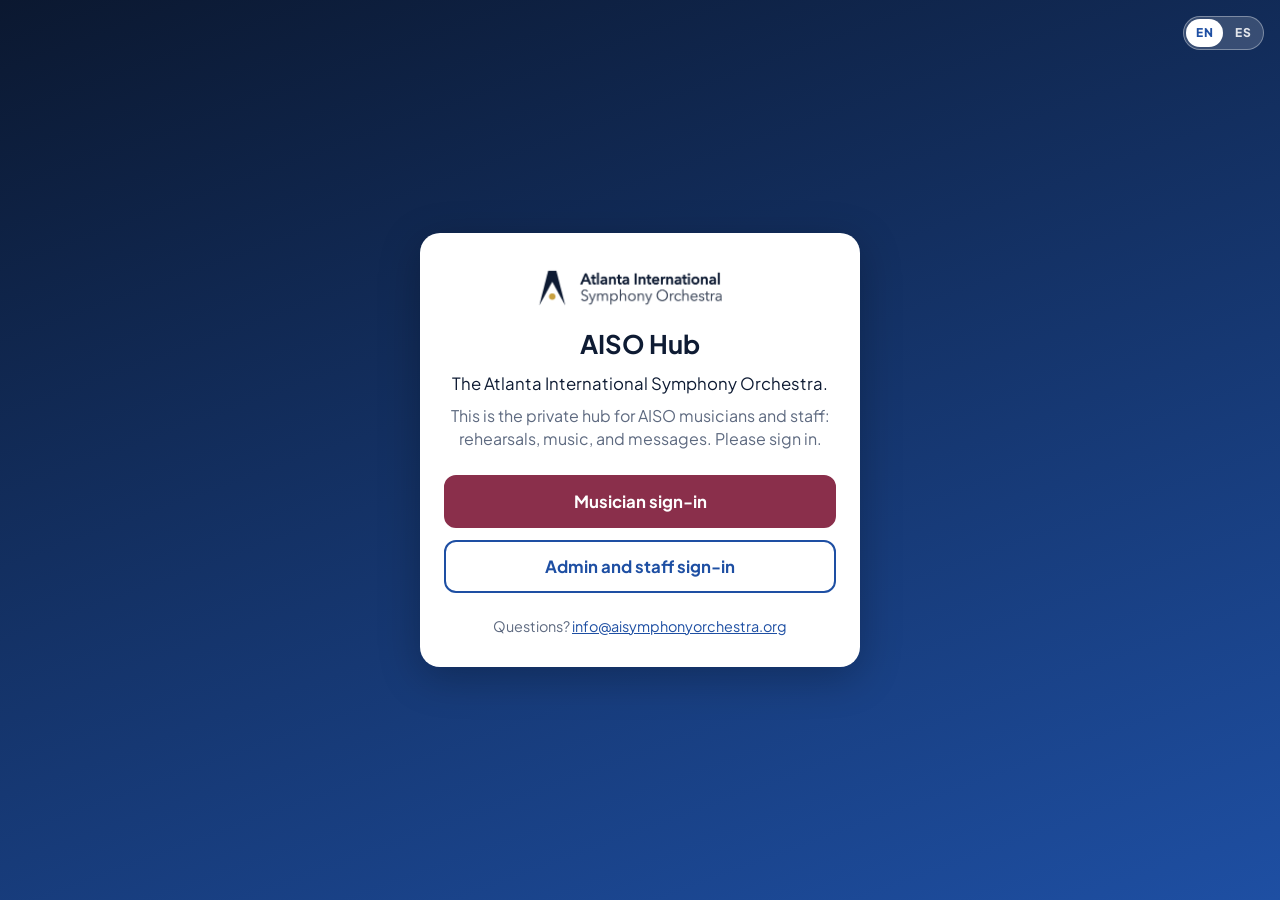
==== index.html @ 72ec6e5a "Deploy AISO from e671aa1 (calendar list default)" ====
<!doctype html>
<html lang="en">
  <head>
    <meta charset="UTF-8" />
    <meta http-equiv="Content-Security-Policy" content="default-src 'self'; script-src 'self' https://apis.google.com https://www.google.com/recaptcha/ https://www.gstatic.com/recaptcha/ 'sha256-Idt2Wwg2PeTOOla82HhTb6uRusSkra9w5igT/IpjQK8=' 'sha256-NUtJAyJEz2wTibsY+d5Uzx1fkOGh1fWRez3Is0MpYiw='; style-src 'self' 'unsafe-inline'; img-src 'self' data: blob: https://*.googleusercontent.com https://firebasestorage.googleapis.com; media-src 'self' blob: https://firebasestorage.googleapis.com; connect-src 'self' https://firestore.googleapis.com https://identitytoolkit.googleapis.com https://securetoken.googleapis.com https://firebasestorage.googleapis.com https://www.googleapis.com https://corsproxy.io https://us-central1-aisymphony-hub.cloudfunctions.net https://aisymphony-hub.firebaseapp.com https://content-firebaseappcheck.googleapis.com https://firebaseinstallations.googleapis.com https://fcmregistrations.googleapis.com https://fcm.googleapis.com; frame-src https://aisymphony-hub.firebaseapp.com https://www.google.com/recaptcha/ https://recaptcha.google.com/recaptcha/; worker-src 'self'; object-src 'none'; base-uri 'self'; form-action 'self'" />
    <meta name="viewport" content="width=device-width, initial-scale=1.0, viewport-fit=cover, interactive-widget=resizes-content" />
    <title>AISO Hub</title>

    <!-- PWA / iOS home screen -->
    <meta name="apple-mobile-web-app-capable" content="yes" />
    <meta name="apple-mobile-web-app-status-bar-style" content="default" />
    <meta name="apple-mobile-web-app-title" content="Atlanta International Symphony Orchestra" />
    <meta name="theme-color" content="#0B1830" />

    <link rel="preconnect" href="https://firestore.googleapis.com" crossorigin />
    <link rel="manifest" href="/manifest.json" />
    <link rel="icon" type="image/png" href="/aiso-favicon.png" />
    <link rel="apple-touch-icon" href="/aiso-apple-touch-icon.png" />
    <script type="module" crossorigin src="/assets/index-Bk9yqs86.js"></script>
    <link rel="modulepreload" crossorigin href="/assets/rolldown-runtime-QTnfLwEv.js">
    <link rel="modulepreload" crossorigin href="/assets/react-CZI7_Jkm.js">
    <link rel="modulepreload" crossorigin href="/assets/preload-helper-CZgWQFsJ.js">
    <link rel="modulepreload" crossorigin href="/assets/org-ck70PYhH.js">
    <link rel="modulepreload" crossorigin href="/assets/index.esm-Dgeyja4M.js">
    <link rel="modulepreload" crossorigin href="/assets/firebase-B31gMgYU.js">
    <link rel="modulepreload" crossorigin href="/assets/i18n-cQApAsbP.js">
    <link rel="modulepreload" crossorigin href="/assets/useDirectors-SnwjH39U.js">
    <link rel="modulepreload" crossorigin href="/assets/watchCollection-CEGgcLYd.js">
    <link rel="modulepreload" crossorigin href="/assets/index.esm-0AW8sigG.js">
    <link rel="modulepreload" crossorigin href="/assets/index.esm-D2TKZEyM.js">
    <link rel="modulepreload" crossorigin href="/assets/jsx-runtime-By8HlURe.js">
    <link rel="stylesheet" crossorigin href="/assets/index-BBLSg9wP.css">
  </head>
  <!-- spellcheck: Firefox's default checks multi-line boxes only, so every
       single-line Title field went unchecked there. The attribute inherits,
       so this covers the app; fields that opt OUT (search boxes, pasted
       blobs, addresses) set spellcheck={false} explicitly, which wins. -->
  <body spellcheck="true">
    <!-- Dark-view choice (#dark-view): resolve Auto/Light/Dark before first
         paint so a stored choice never flashes the wrong scheme. Kept current
         after load by src/public/theme.ts. -->
    <script>
      (function () {
        var choice = null;
        try { choice = localStorage.getItem('pub.theme'); } catch (e) { /* private mode */ }
        var dark = choice === 'dark' ||
          (choice !== 'light' && window.matchMedia && window.matchMedia('(prefers-color-scheme: dark)').matches);
        document.documentElement.setAttribute('data-pub-theme', dark ? 'dark' : 'light');
        // Hub 2.0 look (#hub2-look): on for everyone once the org config says
        // so (hub2.forEveryone, written in at build time); until then the
        // owner's on-device preview, same key as src/shared/hub2Preview.ts.
        // Never read from the URL.
        var hub2Everyone = true;
        try { if (hub2Everyone || localStorage.getItem('hub2.preview') === 'on') document.documentElement.setAttribute('data-hub2', 'on'); } catch (e) { if (hub2Everyone) document.documentElement.setAttribute('data-hub2', 'on'); }
      })();
    </script>
    <div id="root"></div>
    <!-- GitHub Pages SPA fix: restore the URL saved by 404.html on refresh/direct link -->
    <script>
      (function () {
        var redirect = sessionStorage.getItem('spa_redirect');
        if (redirect) {
          sessionStorage.removeItem('spa_redirect');
          if (redirect !== location.href) {
            history.replaceState(null, null, redirect);
          }
        }
      })();
    </script>
  </body>
</html>
---- assets/index-BBLSg9wP.css ----
*,:before,:after{box-sizing:border-box;margin:0;padding:0}html{scroll-behavior:smooth;font-size:16px}body{color:#e2d9ff;font-family:var(--org-font,"Inter", "Segoe UI", system-ui, sans-serif);background:#0f0b1e;min-height:100dvh;overflow-x:hidden}#root{flex-direction:column;min-height:100dvh;display:flex}::-webkit-scrollbar{width:4px}::-webkit-scrollbar-track{background:0 0}::-webkit-scrollbar-thumb{background:#8b5cf64d;border-radius:4px}:root{--z-sticky:30;--z-bar:60;--z-overlay:100;--z-modal:200;--z-toast:400;--nwsa-bottom-chrome:76px}:focus-visible{outline-offset:2px;outline:2px solid #a78bfa}@media (prefers-reduced-motion:reduce){*,:before,:after{transition-duration:.01ms!important;animation-duration:.01ms!important}}@media print{:root{--pub-bg:#fff!important;--pub-surface:#fff!important;--pub-ink:#18212f!important;--pub-text:#18212f!important;--pub-muted:#4a5568!important;--pub-border:#d0d5dd!important;--pub-gold-text:#5c4a00!important;--pub-shadow-1:none!important;--pub-shadow-2:none!important;--pub-shadow-3:none!important}.pub-app{zoom:1!important}body{color:#18212f!important;background:#fff!important}.no-print{display:none!important}}:root{--pub-bg:#f6f7f9;--pub-surface:#fff;--pub-ink:#18212f;--pub-text:#18212f;--pub-muted:#6b7686;--pub-border:#d9dfe7;--pub-accent:#0e7585;--pub-accent-soft:#e6f2f3;--pub-purple:#7b3578;--pub-gold:#c8a52a;--pub-gold-text:#5c4a00;--pub-nav:62px;--pub-radius:14px;--pub-radius-sm:8px;--pub-radius-md:12px;--pub-radius-lg:18px;--pub-pill:999px;--pub-concert:#ca8a04;--pub-assign:#7c3aed;--pub-success:#16a34a;--pub-warn:#d97706;--pub-danger:#dc2626;--pub-shadow-1:0 1px 2px #0f283c12, 0 2px 6px #0f283c0f;--pub-shadow-2:0 8px 24px #0f283c29;--pub-shadow-3:0 16px 48px #0f283c42}html:has(.pub-app){background:var(--pub-bg);color:var(--pub-ink)}html:has(.pub-app) body{background:var(--pub-bg);color:var(--pub-ink)}.pub-app{background:var(--pub-bg);height:100dvh;color:var(--pub-ink);font-family:var(--org-font,-apple-system, BlinkMacSystemFont, "Segoe UI", sans-serif);-webkit-font-smoothing:antialiased;flex-direction:column;display:flex;overflow:hidden}.pub-header{z-index:50;min-height:56px;padding:0 calc(16px + env(safe-area-inset-right)) 0 calc(16px + env(safe-area-inset-left));padding-top:env(safe-area-inset-top);background:linear-gradient(110deg, var(--pub-accent) 0%, var(--pub-accent-deep,#0a6675) 100%);border-bottom:3px solid var(--pub-gold);color:#fff;justify-content:space-between;align-items:center;display:flex;position:sticky;top:0}@media (width<=380px){.pub-header{padding-right:calc(10px + env(safe-area-inset-right));padding-left:calc(10px + env(safe-area-inset-left))}}.pub-brand{letter-spacing:-.3px;color:#fff;align-items:center;gap:9px;font-size:17px;font-weight:700;text-decoration:none;display:flex}.pub-brand-mark{width:auto;height:38px;display:block}.pub-director-link{color:#ffffffd9;border:1px solid #ffffff4d;border-radius:7px;padding:5px 11px;font-size:13px;font-weight:600;text-decoration:none}.pub-hamburger{color:#fff;cursor:pointer;-webkit-tap-highlight-color:transparent;background:#ffffff26;border:none;border-radius:9px;justify-content:center;align-items:center;width:44px;height:44px;display:flex}.pub-hamburger:active{background:#ffffff47}.pub-menu-overlay{z-index:100;background:#00000073;justify-content:flex-end;align-items:flex-start;display:flex;position:fixed;inset:0}.pub-menu-panel{background:#fff;flex-direction:column;width:min(280px,85vw);height:100dvh;display:flex;overflow-y:auto;box-shadow:-4px 0 24px #0000002e}.pub-menu-header{border-bottom:1px solid var(--pub-border);justify-content:space-between;align-items:center;padding:18px 16px 14px;display:flex}.pub-menu-title{color:var(--pub-accent);font-size:15px;font-weight:700}.pub-menu-close{background:var(--pub-bg);width:32px;height:32px;color:var(--pub-muted);cursor:pointer;border:none;border-radius:8px;justify-content:center;align-items:center;display:flex}.pub-menu-item{color:var(--pub-ink);border-left:3px solid #0000;align-items:center;gap:12px;padding:13px 20px;font-size:15px;font-weight:500;text-decoration:none;transition:background .12s;display:flex}.pub-menu-item.active{color:var(--pub-accent);border-left-color:var(--pub-accent);background:var(--pub-accent-soft)}.pub-menu-item:active{background:var(--pub-bg)}.pub-menu-divider{background:var(--pub-border);height:1px;margin:8px 0}.pub-menu-director{color:var(--pub-muted);font-size:14px}.pub-content{-webkit-overflow-scrolling:touch;min-height:0;padding-bottom:calc(var(--pub-nav) + env(safe-area-inset-bottom) + 8px);flex:1;overflow-y:auto}.pub-page{max-width:720px;margin:0 auto;padding:16px}.pub-h1{letter-spacing:-.5px;margin:4px 0 14px;font-size:24px;font-weight:800}.pub-muted{color:var(--pub-muted);font-size:14px}.pub-section-title{text-transform:uppercase;letter-spacing:.05em;color:var(--pub-muted);margin:22px 0 10px;font-size:13px;font-weight:700}.pub-subsection-title{letter-spacing:.03em;color:var(--pub-muted);opacity:.85;margin:16px 0 8px;font-size:12px;font-weight:700}.pub-card{background:var(--pub-surface);border:1px solid var(--pub-border);border-radius:var(--pub-radius);box-shadow:var(--pub-shadow-1);padding:16px}.pub-hero{margin-bottom:16px}.pub-hero-kicker{letter-spacing:.04em;text-transform:uppercase;color:var(--pub-accent,#0d7e8e);margin-bottom:4px;font-size:12px;font-weight:700}.pub-hero-date{color:var(--pub-muted);font-size:13px;font-weight:600}.pub-hero h1{letter-spacing:-.5px;margin:2px 0 0;font-size:24px;font-weight:800}.pub-event{background:var(--pub-surface);border:1px solid var(--pub-border);border-radius:var(--pub-radius);box-shadow:var(--pub-shadow-1);margin-bottom:10px;display:flex;overflow:hidden}.pub-event.cancelled{opacity:.55}.pub-event-bar{flex-shrink:0;width:4px}.pub-event-body{flex:1;min-width:0;padding:13px 15px}.pub-event-title{flex-wrap:wrap;align-items:center;gap:7px;font-size:16px;font-weight:700;display:flex}.pub-event-meta{color:var(--pub-muted);flex-wrap:wrap;gap:5px 14px;margin-top:6px;font-size:13px;display:flex}.pub-event-meta span{align-items:center;gap:5px;display:inline-flex}.pub-event-meta svg{opacity:.7}.pub-event-rep{color:var(--pub-ink);margin-top:7px;font-size:14px}.pub-cancelled-tag{text-transform:uppercase;color:#ef4444;background:#fef2f2;border-radius:8px;padding:2px 7px;font-size:10px;font-weight:700}.pub-sub-tag{text-transform:uppercase;background:var(--pub-accent-soft);color:var(--pub-accent);border-radius:8px;padding:2px 7px;font-size:10px;font-weight:700}.pub-quick{grid-template-columns:repeat(3,1fr);gap:10px;margin-top:18px;display:grid}.pub-quick-btn{text-align:center;background:var(--pub-surface);border:1px solid var(--pub-border);border-radius:var(--pub-radius);color:var(--pub-accent);flex-direction:column;align-items:center;gap:8px;padding:16px 8px;font-size:13px;font-weight:600;text-decoration:none;display:flex}.pub-quick-btn:active{background:var(--pub-accent-soft)}.pub-upcoming{border-bottom:1px solid var(--pub-border);color:var(--pub-ink);align-items:center;gap:12px;padding:11px 4px;text-decoration:none;display:flex}.pub-upcoming-date{color:var(--pub-muted);flex-shrink:0;width:56px;font-size:13px;font-weight:700}.pub-upcoming-dot{border-radius:50%;flex-shrink:0;width:8px;height:8px}.pub-upcoming-label{font-size:14px;font-weight:600}.pub-ens-card{background:var(--pub-surface);border:1px solid var(--pub-border);border-radius:var(--pub-radius);color:var(--pub-ink);align-items:center;margin-bottom:10px;text-decoration:none;display:flex;overflow:hidden}.pub-ens-stripe{flex-shrink:0;align-self:stretch;width:4px}.pub-ens-info{flex:1;min-width:0;padding:14px 15px}.pub-ens-name{font-size:16px;font-weight:700}.pub-ens-sub{color:var(--pub-muted);margin-top:2px;font-size:13px}.pub-ens-chev{color:var(--pub-muted);flex-shrink:0;margin-right:12px}.pub-ens-hero{background:var(--pub-surface);border:1px solid var(--pub-border);border-left:4px solid var(--pub-accent);border-radius:var(--pub-radius);margin-bottom:4px;padding:16px}.pub-tag-row{flex-wrap:wrap;gap:6px;margin-top:10px;display:flex}.pub-ens-tag{color:#fff;border-radius:9px;padding:3px 10px;font-size:12px;font-weight:700}.pub-ens-tag,.pub-season-tag{box-shadow:inset 0 0 0 100px #00000057}.pub-roster{padding:4px 16px}.pub-roster-row{border-bottom:1px solid var(--pub-border);justify-content:space-between;align-items:center;gap:10px;width:100%;padding:11px 0;display:flex}.pub-roster-row:last-child{border-bottom:none}.pub-roster-name{font-size:15px;font-weight:600}.pub-roster-instr{color:var(--pub-muted);text-align:right;font-size:13px}.pub-lookup-row{cursor:pointer;text-align:left;-webkit-tap-highlight-color:transparent;color:var(--pub-ink);background:0 0;border-top:none;border-left:none;border-right:none;text-decoration:none}.pub-lookup-row:active{background:var(--pub-accent-soft)}.pub-search{background:var(--pub-surface);border:1px solid var(--pub-border);border-radius:var(--pub-radius);color:var(--pub-muted);align-items:center;gap:10px;margin:6px 0 14px;padding:12px 14px;display:flex}.pub-search-input{color:var(--pub-ink);background:0 0;border:none;outline:none;flex:1;font-size:16px}.pub-back{color:var(--pub-muted);align-items:center;gap:3px;margin-bottom:12px;font-size:14px;font-weight:600;text-decoration:none;display:inline-flex}.pub-cal-nav{justify-content:space-between;align-items:center;margin-bottom:10px;display:flex}.pub-cal-month{font-size:17px;font-weight:700}.pub-cal-month-btn{color:var(--pub-ink);cursor:pointer;-webkit-tap-highlight-color:transparent;background:0 0;border:none;font-family:inherit;font-size:17px;font-weight:700}.pub-list-datehead{text-transform:uppercase;letter-spacing:.4px;color:var(--pub-muted);align-items:center;gap:8px;padding:12px 2px 4px;font-size:12px;font-weight:800;display:flex}.pub-list-datehead.today{color:var(--pub-accent)}.pub-icon-btn{border:1px solid var(--pub-border);background:var(--pub-surface);width:36px;height:36px;color:var(--pub-muted);cursor:pointer;-webkit-tap-highlight-color:transparent;border-radius:50%;justify-content:center;align-items:center;display:flex}.pub-chips{scrollbar-width:none;gap:7px;padding-bottom:10px;display:flex;overflow-x:auto}.pub-chips::-webkit-scrollbar{display:none}.pub-chip{border:1px solid var(--pub-border);background:var(--pub-surface);color:var(--pub-muted);cursor:pointer;-webkit-tap-highlight-color:transparent;border-radius:999px;flex-shrink:0;align-items:center;gap:6px;padding:6px 13px;font-size:13px;font-weight:600;display:inline-flex}.pub-chip.active{background:var(--pub-accent);color:#fff;border-color:var(--pub-accent)}.pub-chip-dot{border-radius:50%;width:8px;height:8px}.pub-cal{background:var(--pub-surface);border:1px solid var(--pub-border);border-radius:var(--pub-radius);padding:8px}.pub-cal-swipe-viewport{touch-action:pan-y;overflow:hidden}.pub-cal-weekdays{grid-template-columns:repeat(7,1fr);display:grid}.pub-cal-weekdays div{text-align:center;color:var(--pub-muted);padding:4px 0;font-size:11px;font-weight:700}.pub-cal-grid{grid-template-columns:repeat(7,1fr);gap:2px;display:grid}.pub-cal-cell{cursor:pointer;-webkit-tap-highlight-color:transparent;background:0 0;border:none;border-radius:9px;flex-direction:column;align-items:center;gap:2px;height:44px;padding-top:3px;display:flex}.pub-cal-cell.empty{cursor:default}.pub-cal-day{border-radius:50%;justify-content:center;align-items:center;width:26px;height:26px;font-size:13px;font-weight:600;display:flex}.pub-cal-cell.today .pub-cal-day{color:var(--pub-accent);font-weight:800}.pub-cal-cell.selected .pub-cal-day{background:var(--pub-accent);color:#fff}.pub-cal-dots{gap:2px;height:6px;display:flex}.pub-cal-dot{border-radius:50%;width:5px;height:5px}.pub-day{margin-top:4px}.pub-nav{z-index:50;height:var(--pub-nav);padding-bottom:env(safe-area-inset-bottom);background:var(--pub-surface);border-top:1px solid var(--pub-border);display:flex;position:fixed;bottom:0;left:0;right:0}.pub-nav-btn{color:var(--pub-muted);-webkit-tap-highlight-color:transparent;flex-direction:column;flex:1;justify-content:center;align-items:center;gap:3px;font-size:10px;font-weight:600;text-decoration:none;display:flex}.pub-nav-btn.active{color:var(--pub-accent)}.pub-section-row{justify-content:space-between;align-items:baseline;display:flex}.pub-section-link{color:var(--pub-accent);align-items:center;gap:4px;font-size:13px;font-weight:600;text-decoration:none;display:inline-flex}.pub-ens-link{color:var(--pub-accent);align-items:center;gap:5px;font-weight:600;text-decoration:none;display:inline-flex}.pub-ev-ens-link{color:inherit;text-decoration:none}.pub-ev-ens-link:active{opacity:.6}.pub-ens-tag-link{color:#fff;padding:16px 0;text-decoration:none}a.pub-ens-tag{position:relative}a.pub-ens-tag:after{content:"";position:absolute;inset:-13px 0}.pub-tag-row-sm{gap:5px;margin-top:8px}.pub-tag-row-sm .pub-ens-tag{padding:2px 8px;font-size:11px}.pub-event-note{color:var(--pub-ink);background:var(--pub-accent-soft);border-radius:8px;align-items:flex-start;gap:5px;margin-top:7px;padding:7px 9px;font-size:13px;display:flex}.pub-event-note svg{opacity:.7;flex-shrink:0;margin-top:2px}.pub-announce{background:var(--pub-surface);border:1px solid var(--pub-border);border-left:4px solid var(--pub-accent);border-radius:var(--pub-radius);margin-bottom:10px;padding:13px 15px}.pub-announce.pinned{background:#fffdf5;border-left-color:#ca8a04}.pub-announce-head{flex-wrap:wrap;align-items:center;gap:8px;display:flex}.pub-announce-pin{color:#ca8a04;flex-shrink:0}.pub-announce-title{font-size:16px;font-weight:700}.pub-announce-tag{color:#fff;border-radius:8px;padding:2px 8px;font-size:11px;font-weight:700;text-decoration:none}.pub-announce-tag-all{background:var(--pub-muted)}.pub-announce-body{color:var(--pub-ink);white-space:pre-wrap;margin-top:6px;font-size:14px;line-height:1.45}.pub-announce-date{color:var(--pub-muted);margin-top:8px;font-size:12px}.pub-rep-list{padding:4px 16px}.pub-rep-row{border-bottom:1px solid var(--pub-border);align-items:flex-start;gap:11px;padding:13px 0;display:flex}.pub-rep-row:last-child{border-bottom:none}.pub-rep-icon{color:var(--pub-accent);flex-shrink:0;margin-top:2px}.pub-rep-body{flex:1;min-width:0}.pub-rep-title{font-size:15px;font-weight:700}.pub-rep-by{color:var(--pub-muted);margin-top:1px;font-size:13px}.pub-rep-notes{color:var(--pub-ink);margin-top:5px;font-size:13px}.pub-rep-events{flex-wrap:wrap;gap:6px;margin-top:8px;display:flex}.pub-rep-event-tag{color:var(--pub-accent);background:var(--pub-accent-soft);border-radius:8px;padding:3px 9px;font-size:12px;font-weight:600;text-decoration:none}.pub-rep-parts{color:var(--pub-accent);border:1px solid var(--pub-border);border-radius:9px;flex-shrink:0;align-self:center;align-items:center;gap:4px;padding:6px 10px;font-size:13px;font-weight:700;text-decoration:none;display:inline-flex}.pub-rep-parts:active{background:var(--pub-accent-soft)}.pub-subscribe-section{margin-top:10px;margin-bottom:12px}.pub-subscribe-btn{background:var(--pub-accent-soft);color:var(--pub-accent);border-radius:var(--pub-radius);cursor:pointer;-webkit-tap-highlight-color:transparent;border:1px solid #569bbe4d;justify-content:center;align-items:center;gap:7px;width:100%;padding:11px 16px;font-size:14px;font-weight:700;display:inline-flex}.pub-subscribe-btn:active{background:#d4e9f2}.pub-subscribe-panel{background:var(--pub-surface);border:1px solid var(--pub-border);border-radius:var(--pub-radius);padding:14px 15px}.pub-subscribe-row{align-items:center;gap:10px;margin-bottom:10px;display:flex}.pub-subscribe-action{background:var(--pub-accent);color:#fff;border-radius:10px;flex:1;justify-content:center;align-items:center;gap:7px;padding:10px 14px;font-size:14px;font-weight:700;text-decoration:none;display:inline-flex}.pub-subscribe-action:active{opacity:.85}.pub-subscribe-copy{border:1px solid var(--pub-border);background:var(--pub-surface);color:var(--pub-muted);cursor:pointer;border-radius:10px;align-items:center;gap:6px;padding:10px 13px;font-size:13px;font-weight:600;display:inline-flex}.pub-subscribe-copy:active{background:var(--pub-accent-soft)}.pub-subscribe-close{color:var(--pub-muted);cursor:pointer;background:0 0;border:none;padding:6px;font-size:18px}.pub-subscribe-hint{color:var(--pub-muted);font-size:12px;line-height:1.4}.pub-piece-hero{background:var(--pub-surface);border:1px solid var(--pub-border);border-left:4px solid var(--pub-accent);border-radius:var(--pub-radius);margin-bottom:14px;padding:20px 18px}.pub-piece-icon{color:var(--pub-accent);margin-bottom:6px}.pub-piece-full-title{color:var(--pub-muted);margin-top:2px;font-size:13px;font-style:italic}.pub-piece-byline{margin-top:6px}.pub-piece-dates{color:var(--pub-muted);font-size:.9em}.pub-piece-meta-row{flex-wrap:wrap;gap:6px;margin-top:10px;display:flex}.pub-piece-chip{color:var(--pub-accent);background:var(--pub-accent-soft);border-radius:7px;align-items:center;gap:3px;padding:3px 9px;font-size:12px;font-weight:600;display:inline-flex}.pub-piece-section{margin-bottom:12px}.pub-piece-section-title{letter-spacing:.6px;text-transform:uppercase;color:var(--pub-muted);margin-bottom:8px;font-size:11px;font-weight:800}.pub-piece-body{color:var(--pub-text);margin:0;font-size:14px;line-height:1.55}.pub-piece-movements{margin:0;padding:0 0 0 18px;list-style:decimal}.pub-piece-movement{border-bottom:1px solid var(--pub-border);justify-content:space-between;align-items:center;padding:5px 0;font-size:14px;display:flex}.pub-piece-movement:last-child{border-bottom:none}.pub-piece-mvt-title{color:var(--pub-text)}.pub-piece-mvt-dur{color:var(--pub-muted);font-size:12px;font-weight:600}.pub-piece-link{color:var(--pub-accent);align-items:center;gap:5px;margin-top:6px;font-size:14px;font-weight:700;text-decoration:none;display:inline-flex}.pub-piece-link:active{opacity:.75}.pub-piece-parts-list{flex-wrap:wrap;gap:8px;margin-bottom:8px;display:flex}.pub-piece-part-link{color:var(--pub-accent);background:var(--pub-accent-soft);border-radius:8px;align-items:center;gap:5px;padding:5px 11px;font-size:13px;font-weight:600;text-decoration:none;display:inline-flex}.pub-piece-part-link:active{background:#d4e9f2}.pub-piece-media-row{flex-wrap:wrap;gap:10px;display:flex}.pub-piece-media-btn{color:var(--pub-accent);border:1px solid var(--pub-border);border-radius:10px;align-items:center;gap:6px;padding:8px 14px;font-size:13px;font-weight:700;text-decoration:none;display:inline-flex}.pub-piece-media-btn:active{background:var(--pub-accent-soft)}.pub-piece-event{border-bottom:1px solid var(--pub-border);padding:6px 0}.pub-piece-event:last-child{border-bottom:none}.pub-piece-event-link{color:var(--pub-accent);font-size:14px;font-weight:600;text-decoration:none}.pub-rep-chips{flex-wrap:wrap;gap:5px;margin:3px 0;display:flex}.pub-rep-chip{color:var(--pub-muted);background:var(--pub-bg);border:1px solid var(--pub-border);border-radius:6px;align-items:center;gap:2px;padding:2px 7px;font-size:11px;font-weight:600;display:inline-flex}.pub-rep-dates{color:var(--pub-muted);font-size:.9em}.pub-rep-mypart{color:var(--pub-accent);background:var(--pub-accent-soft);border-radius:8px;align-items:center;gap:4px;margin-top:4px;padding:4px 10px;font-size:13px;font-weight:700;text-decoration:none;display:inline-flex}.pub-rep-mypart:active{background:#d4e9f2}.pub-rep-actions{flex-direction:column;flex-shrink:0;align-items:flex-end;gap:6px;display:flex}.pub-rep-details{color:var(--pub-muted);border:1px solid var(--pub-border);border-radius:8px;padding:4px 9px;font-size:12px;font-weight:700;text-decoration:none}.pub-rep-details:active{background:var(--pub-accent-soft);color:var(--pub-accent)}.pub-rep-title{color:var(--pub-text);font-size:15px;font-weight:700;text-decoration:none}.pub-rep-title:hover{color:var(--pub-accent)}.pub-mypart-row{border-bottom:1px solid var(--pub-border);justify-content:space-between;align-items:center;gap:10px;padding:10px 0;display:flex}.pub-mypart-row:last-child{border-bottom:none}.pub-mypart-info{flex:1;min-width:0}.pub-mypart-title{color:var(--pub-text);margin-bottom:2px;font-size:14px;font-weight:700;text-decoration:none;display:block}.pub-mypart-title:hover{color:var(--pub-accent)}.pub-mypart-events{color:var(--pub-muted);font-size:12px}.pub-mypart-btn{color:var(--pub-accent);background:var(--pub-accent-soft);border-radius:9px;flex-shrink:0;align-items:center;gap:5px;padding:7px 12px;font-size:13px;font-weight:700;text-decoration:none;display:inline-flex}.pub-mypart-btn:active{background:#d4e9f2}.pub-event-pieces{border-top:1px dashed var(--pub-border);flex-direction:column;gap:5px;margin-top:8px;padding-top:8px;display:flex}.pub-event-piece{flex-direction:column;gap:4px;display:flex}.pub-event-piece-head{flex-wrap:wrap;align-items:center;gap:8px;display:flex}.pub-event-piece-link{min-height:44px;color:var(--pub-text);align-items:center;gap:4px;font-size:13px;font-weight:600;text-decoration:none;display:inline-flex}.pub-event-piece-link svg{color:var(--pub-accent);flex-shrink:0}.pub-event-piece-link:hover{color:var(--pub-accent)}.pub-event-piece-by{color:var(--pub-muted);font-weight:500}.pub-event-piece-mvts{color:var(--pub-muted);margin:0;padding:0 0 0 19px;font-size:12px;line-height:1.45;list-style:none}.pub-event-piece-mvts li{padding:1px 0}.pub-event-mypart{color:var(--pub-accent);background:var(--pub-accent-soft);border-radius:7px;align-items:center;gap:3px;padding:2px 8px;font-size:12px;font-weight:700;text-decoration:none;display:inline-flex}.pub-event-mypart:active{background:#d4e9f2}.pub-event-program-link{color:#ca8a04;align-items:center;gap:5px;min-height:44px;margin-top:2px;font-size:13px;font-weight:700;text-decoration:none;display:inline-flex}.pub-event-program-link:hover{text-decoration:underline}.pub-program-toolbar{justify-content:space-between;align-items:center;margin-bottom:14px;display:flex}.pub-print-btn{background:var(--pub-accent);color:#fff;cursor:pointer;-webkit-tap-highlight-color:transparent;border:none;border-radius:10px;align-items:center;gap:6px;padding:9px 15px;font-size:14px;font-weight:700;display:inline-flex}.pub-print-btn:active{opacity:.85}.pub-program-sheet{background:var(--pub-surface);color:var(--pub-text);border:1px solid var(--pub-border);border-radius:var(--pub-radius);padding:28px 26px}.pub-program-head{text-align:center;border-bottom:2px solid var(--pub-text);margin-bottom:22px;padding-bottom:18px}.pub-program-org{letter-spacing:1.5px;text-transform:uppercase;color:var(--pub-muted);font-size:12px;font-weight:700}.pub-program-title{color:var(--pub-text);margin:8px 0 6px;font-size:26px;font-weight:800}.pub-program-ensembles{color:var(--pub-accent);font-size:15px;font-weight:600}.pub-program-when{color:var(--pub-text);margin-top:8px;font-size:14px}.pub-program-where{color:var(--pub-muted);margin-top:2px;font-size:13px}.pub-program-list{margin:0;padding:0;list-style:none}.pub-program-piece{border-bottom:1px solid var(--pub-border);padding:14px 0}.pub-program-piece:last-child{border-bottom:none}.pub-program-piece-main{justify-content:space-between;align-items:baseline;gap:12px;display:flex}.pub-program-piece-title{color:var(--pub-text);font-size:17px;font-weight:700;line-height:1.3;text-decoration:none}.pub-program-piece-title:hover{color:var(--pub-accent)}.pub-program-piece-dur{color:var(--pub-muted);white-space:nowrap;flex-shrink:0;align-items:center;gap:3px;font-size:12px;display:inline-flex}.pub-program-piece-composer{color:var(--pub-muted);margin-top:3px;font-size:14px;font-style:italic}.pub-program-piece-dates{font-style:normal}.pub-program-soloist{color:var(--pub-text);margin-top:4px;font-size:13.5px;font-weight:600}.pub-program-movements{margin:8px 0 0;padding:0 0 0 22px;list-style:lower-roman}.pub-program-movements li{color:var(--pub-text);padding:2px 0;font-size:14px}.pub-program-mvt-dur{color:var(--pub-muted);font-size:12px}.pub-program-runtime{text-align:center;color:var(--pub-muted);border-top:1px solid var(--pub-border);margin-top:20px;padding-top:16px;font-size:13px;font-style:italic}.pub-program-notes-section{margin-top:28px}.pub-program-notes-head{letter-spacing:.5px;text-transform:uppercase;text-align:center;color:var(--pub-text);border-bottom:1px solid var(--pub-border);margin:0 0 16px;padding-bottom:8px;font-size:15px;font-weight:800}.pub-program-note{margin-bottom:16px}.pub-program-note-title{color:var(--pub-text);margin-bottom:4px;font-size:14px;font-weight:700}.pub-program-note-by{color:var(--pub-muted);font-style:italic;font-weight:500}.pub-program-note-body{color:var(--pub-text);margin:0;font-size:14px;line-height:1.6}.pub-program-empty{text-align:center;padding:28px 0}@media print{.pub-header,.pub-tabbar,.pub-program-toolbar,.pub-urgent-banner,.pub-strip-alert,.pub-allclear{display:none!important}.pub-app,.pub-content,.pub-page{background:#fff!important;margin:0!important;padding:0!important}.pub-program-sheet{box-shadow:none!important;border:none!important;border-radius:0!important;padding:0!important}.pub-program-piece-title,.pub-program-piece-title:hover{color:#000!important}}.pub-announce-images{flex-direction:column;gap:8px;margin-top:10px;display:flex}.pub-announce-image-link{display:block}.pub-announce-image{border:1px solid var(--pub-border);background:#fff;border-radius:8px;width:100%;height:auto;display:block}.pub-announce-files{flex-direction:column;gap:6px;margin-top:8px;display:flex}.pub-announce-file{color:var(--pub-accent);background:var(--pub-accent-soft);border:1px solid var(--pub-border);border-radius:8px;align-items:center;gap:6px;padding:7px 10px;font-size:13px;font-weight:600;text-decoration:none;display:inline-flex}.pub-announce-file-name{text-overflow:ellipsis;white-space:nowrap;overflow:hidden}.pub-announce-file-size{opacity:.7;margin-left:auto;font-size:12px;font-weight:500}@media print{.pub-announce-image{width:auto;max-width:100%;max-height:4.5in}}.pub-announce-links{flex-wrap:wrap;gap:6px;margin-top:8px;display:flex}.pub-announce-link{color:var(--pub-accent);background:var(--pub-accent-soft);border:1px solid var(--pub-border);border-radius:999px;align-items:center;gap:5px;padding:5px 10px;font-size:13px;font-weight:600;text-decoration:none;display:inline-flex}.pub-announce-link:hover{text-decoration:underline}.pub-hp{visibility:hidden;opacity:0;pointer-events:none;border:0;width:0;height:0;padding:0;position:absolute;top:-9999px;left:-9999px}.pub-upcoming{background:var(--pub-surface);border:1px solid var(--pub-border);border-radius:0;padding-inline:12px}.pub-upcoming+.pub-upcoming{border-top:0}:not(.pub-upcoming)+.pub-upcoming{border-top-left-radius:var(--pub-radius-sm);border-top-right-radius:var(--pub-radius-sm)}.pub-upcoming:not(:has(+.pub-upcoming)){border-bottom-left-radius:var(--pub-radius-sm);border-bottom-right-radius:var(--pub-radius-sm);box-shadow:var(--pub-shadow-1)}.pub-push-card{margin:8px 0;padding:12px 14px}.pub-push-btn{border:1.5px solid var(--pub-accent);background:var(--pub-accent);color:#fff;cursor:pointer;border-radius:10px;min-height:44px;padding:0 16px;font-size:15px;font-weight:700}.pub-push-btn-ghost{color:var(--pub-text);background:0 0}.pub-push-btn:disabled{opacity:.5;cursor:not-allowed}html[data-pub-look-header] .pub-header{background:linear-gradient(110deg, transparent 0%, #00000038 100%), var(--look-header)}html[data-pub-look-header=glow] .pub-header :is(.pub-brand,.pub-hamburger,.pub-textsize,.pub-lang-btn,.pub-header-search){color:rgb(var(--look-header-ink));text-shadow:0 0 6px rgb(var(--look-header-ink) / .6)}html[data-pub-look-header=glow] .pub-header :is(.pub-hamburger,.pub-textsize,.pub-lang-toggle,.pub-header-search){border-color:rgb(var(--look-header-ink) / .5);background:rgb(var(--look-header-ink) / .08)}html[data-pub-look-header=glow] .pub-header :is(.pub-textsize.adjusted,.pub-lang-btn.active){background:rgb(var(--look-header-ink));color:var(--look-header);text-shadow:none}html[data-pub-look-header=glow] .pub-header svg{filter:drop-shadow(0 0 3px rgb(var(--look-header-ink) / .7))}html[data-pub-look-side]:not([data-hub2=on]) :is(.pub-sidebar,.pub-menu-panel){background:var(--look-side);color:var(--pub-ink);--pub-ink:rgb(var(--look-side-ink));--pub-text:rgb(var(--look-side-ink));--pub-muted:rgb(var(--look-side-ink) / .78);--pub-accent:rgb(var(--look-side-ink));--pub-accent-soft:rgb(var(--look-side-ink) / .14);--pub-bg:rgb(var(--look-side-ink) / .08);--pub-border:rgb(var(--look-side-ink) / .16);--pub-surface:var(--look-side)}html[data-pub-look-side=glow]:not([data-hub2=on]) :is(.pub-sidebar,.pub-menu-panel){text-shadow:0 0 6px rgb(var(--look-side-ink) / .55)}html[data-pub-look-side=glow]:not([data-hub2=on]) :is(.pub-sidebar,.pub-menu-panel) svg{filter:drop-shadow(0 0 3px rgb(var(--look-side-ink) / .7))}html[data-pub-look-side] .pub-sidebar{min-height:calc(100dvh - 59px)}html[data-pub-look-tint]:has(.pub-app){--pub-bg:var(--look-bg-light)}html[data-pub-theme=dark][data-pub-look-tint]:has(.pub-app){--pub-bg:var(--look-bg-dark)}:root{--look-pat:#18212f13;--look-img-staff:linear-gradient(to bottom, transparent 0 36px, var(--look-pat) 36px 37px, transparent 37px 46px, var(--look-pat) 46px 47px, transparent 47px 56px, var(--look-pat) 56px 57px, transparent 57px 66px, var(--look-pat) 66px 67px, transparent 67px 76px, var(--look-pat) 76px 77px, transparent 77px);--look-img-dots:radial-gradient(circle, var(--look-pat-dot) 1.3px, transparent 1.8px);--look-pat-dot:#18212f33}:root[data-pub-theme=dark]{--look-pat:#e7ecf20f;--look-pat-dot:#e7ecf229}html:has(.dir-app[data-dir-theme=dark]){--look-pat:#e7ecf20f;--look-pat-dot:#e7ecf229}html:has(.dir-app:not([data-dir-theme=dark])){--look-pat:#18212f13;--look-pat-dot:#18212f33}html[data-pub-look-bg=staff] .pub-app,html[data-dir-look-bg=staff] .dir-content,.pub-look-thumb.staff{background-image:var(--look-img-staff);background-size:100% 112px}html[data-pub-look-bg=dots] .pub-app,html[data-dir-look-bg=dots] .dir-content,.pub-look-thumb.dots{background-image:var(--look-img-dots);background-size:20px 20px}:root{--look-img-keys:url("data:image/svg+xml,<svg xmlns='http://www.w3.org/2000/svg' width='168' height='110'><g fill='%237f8a99'><g opacity='.3'><rect x='0' width='1' height='110'/><rect x='24' width='1' height='110'/><rect x='48' width='1' height='110'/><rect x='72' width='1' height='110'/><rect x='96' width='1' height='110'/><rect x='120' width='1' height='110'/><rect x='144' width='1' height='110'/><rect y='109' width='168' height='1'/></g><g opacity='.07'><rect x='16' width='14' height='66' rx='2'/><rect x='40' width='14' height='66' rx='2'/><rect x='88' width='14' height='66' rx='2'/><rect x='112' width='14' height='66' rx='2'/><rect x='136' width='14' height='66' rx='2'/></g></g></svg>");--look-img-notes:url("data:image/svg+xml,<svg xmlns='http://www.w3.org/2000/svg' width='150' height='150'><g fill='%237f8a99' stroke='%237f8a99' opacity='.3'><ellipse cx='30' cy='62' rx='7' ry='5' transform='rotate(-20 30 62)' stroke='none'/><path d='M36.5 60V26' stroke-width='1.6' fill='none'/><path d='M36.5 26c2 9 12 11 9 23' stroke-width='1.8' fill='none'/><ellipse cx='92' cy='122' rx='7' ry='5' transform='rotate(-20 92 122)' stroke='none'/><ellipse cx='118' cy='116' rx='7' ry='5' transform='rotate(-20 118 116)' stroke='none'/><path d='M98.5 120V90M124.5 114V84' stroke-width='1.6' fill='none'/><path d='M98 88l27-6v5l-27 6z' stroke='none'/></g></svg>");--look-img-waves:url("data:image/svg+xml,<svg xmlns='http://www.w3.org/2000/svg' width='200' height='56'><g fill='none' stroke='%237f8a99' stroke-width='1.2'><path opacity='.38' d='M0 28Q25 6 50 28T100 28T150 28T200 28'/><path opacity='.22' d='M0 28Q12.5 18 25 28T50 28T75 28T100 28T125 28T150 28T175 28T200 28'/></g></svg>");--look-img-eq:url("data:image/svg+xml,<svg xmlns='http://www.w3.org/2000/svg' width='84' height='120'><g fill='%237f8a99' opacity='.08'><rect x='2' y='90' width='8' height='30' rx='1.5'/><rect x='14' y='58' width='8' height='62' rx='1.5'/><rect x='26' y='76' width='8' height='44' rx='1.5'/><rect x='38' y='32' width='8' height='88' rx='1.5'/><rect x='50' y='50' width='8' height='70' rx='1.5'/><rect x='62' y='68' width='8' height='52' rx='1.5'/><rect x='74' y='84' width='8' height='36' rx='1.5'/></g></svg>");--look-img-vinyl:repeating-radial-gradient(circle at 100% 0, var(--look-pat) 0 1px, transparent 1px 11px)}html[data-pub-look-bg=keys] .pub-app,html[data-dir-look-bg=keys] .dir-content,.pub-look-thumb.keys{background-image:var(--look-img-keys)}html[data-pub-look-bg=notes] .pub-app,html[data-dir-look-bg=notes] .dir-content,.pub-look-thumb.notes{background-image:var(--look-img-notes)}.pub-look-thumb.notes{background-position:-8px -18px}html[data-pub-look-bg=waves] .pub-app,html[data-dir-look-bg=waves] .dir-content,.pub-look-thumb.waves{background-image:var(--look-img-waves)}html[data-pub-look-bg=eq] .pub-app,html[data-dir-look-bg=eq] .dir-content,.pub-look-thumb.eq{background-image:var(--look-img-eq);background-position:0 100%}html[data-pub-look-bg=vinyl] .pub-app,html[data-dir-look-bg=vinyl] .dir-content{background-image:var(--look-img-vinyl);background-attachment:fixed}.pub-look-thumb.vinyl{background-image:var(--look-img-vinyl)}.pub-subw-overlay.pub-look-overlay{background:#0000001f}.pub-look-hint{color:var(--pub-muted);margin:-6px 0 14px;font-size:13px}.pub-look-row{margin-bottom:16px}.pub-season-card{border:1px solid var(--pub-border);background:var(--pub-bg);border-radius:14px;grid-template-columns:auto 1fr;align-items:center;gap:10px 12px;margin-bottom:16px;padding:12px;display:grid}.pub-season-thumb{border:2px solid;border-radius:12px;width:64px;height:64px;position:relative;overflow:hidden}.pub-season-bar{height:14px;position:absolute;inset:0 0 auto}.pub-season-card:not(.on) .pub-season-thumb{filter:grayscale(.85);opacity:.7}.pub-season-name{color:var(--pub-ink);font-size:16px;font-weight:800}.pub-season-note{color:var(--pub-muted);margin-top:2px;font-size:12.5px}.pub-season-toggle{border:1px solid var(--pub-border);background:var(--pub-surface);min-height:42px;color:var(--pub-ink);cursor:pointer;border-radius:12px;grid-column:1/-1;font-family:inherit;font-size:14.5px;font-weight:700}.pub-season-toggle[aria-pressed=false]{background:var(--pub-purple);color:#fff;border:none}.pub-look-row-title{text-transform:uppercase;letter-spacing:.05em;color:var(--pub-muted);margin-bottom:8px;font-size:12px;font-weight:800}.pub-look-options{flex-wrap:wrap;gap:7px;display:flex}.pub-look-options.swatches{grid-auto-columns:minmax(0,42px);grid-auto-flow:column;gap:6px;display:grid}.pub-look-swatch{aspect-ratio:1;border:1px solid var(--pub-border);cursor:pointer;-webkit-tap-highlight-color:transparent;border-radius:50%;place-items:center;width:100%;padding:0;display:grid;position:relative}.pub-look-swatch.header-default{background:linear-gradient(110deg, var(--pub-accent), var(--pub-accent-deep,#0a6675))}.pub-look-swatch.side-default{background:var(--pub-surface)}.pub-look-thumb-btn{cursor:pointer;color:var(--pub-ink);-webkit-tap-highlight-color:transparent;background:0 0;border:none;flex-direction:column;align-items:center;gap:5px;padding:0;font-family:inherit;font-size:12px;font-weight:600;display:flex}.pub-look-thumb{border:1px solid var(--pub-border);background-color:var(--pub-surface);border-radius:10px;place-items:center;width:58px;height:44px;display:grid;position:relative}.pub-look-thumb.staff{background-position:0 -30px}.pub-look-swatch[aria-pressed=true],.pub-look-thumb-btn[aria-pressed=true] .pub-look-thumb{outline:2.5px solid var(--pub-purple);outline-offset:2px}.pub-look-swatch:focus-visible,.pub-look-thumb-btn:focus-visible .pub-look-thumb{outline:2.5px solid var(--pub-accent);outline-offset:2px}.pub-look-thumb-btn:focus-visible{outline:none}.pub-look-check{color:#fff;background:#0000008c;border-radius:50%;place-items:center;width:20px;height:20px;display:grid}.pub-look-actions{gap:10px;margin-top:4px;display:flex}.pub-look-actions button{cursor:pointer;border-radius:12px;flex:1;min-height:44px;font-family:inherit;font-size:15px;font-weight:700}.pub-look-reset{border:1px solid var(--pub-border);background:var(--pub-surface);color:var(--pub-ink)}.pub-look-reset:disabled{color:var(--pub-muted);cursor:default}.pub-look-done{background:var(--pub-purple);color:#fff;border:none}.dir-app .pub-look-overlay{--pub-bg:var(--dir-surface);--pub-surface:var(--dir-surface-2);--pub-border:var(--dir-border);--pub-ink:var(--dir-text);--pub-text:var(--dir-text);--pub-muted:var(--dir-text-muted);--pub-purple:var(--dir-blue);--pub-accent:var(--dir-primary);color:var(--dir-text)}.pub-textsize-sep{background:var(--pub-border);height:1px;margin:4px 6px}:root{--season-img-leaves:url("data:image/svg+xml,<svg xmlns='http://www.w3.org/2000/svg' width='200' height='200'><g fill='%23c8642a' opacity='0.15'><g transform='translate(40 60) rotate(20)'><path d='M0 0C9-13 30-15 42-4C30 9 10 10 0 0Z'/><path d='M4 0C14-3 26-4 38-4' stroke='%23fff' stroke-width='1' opacity='.5'/></g><g transform='translate(150 150) rotate(-35)'><path d='M0 0C9-13 30-15 42-4C30 9 10 10 0 0Z'/><path d='M4 0C14-3 26-4 38-4' stroke='%23fff' stroke-width='1' opacity='.5'/></g></g><g fill='%23d9a13b' opacity='0.16'><g transform='translate(120 40) rotate(160)'><path d='M0 0C9-13 30-15 42-4C30 9 10 10 0 0Z'/><path d='M4 0C14-3 26-4 38-4' stroke='%23fff' stroke-width='1' opacity='.5'/></g><g transform='translate(60 165) rotate(70)'><path d='M0 0C9-13 30-15 42-4C30 9 10 10 0 0Z'/><path d='M4 0C14-3 26-4 38-4' stroke='%23fff' stroke-width='1' opacity='.5'/></g></g><g fill='none' stroke='%23c8642a' stroke-width='1.4' stroke-linecap='round' opacity='0.38'><g transform='translate(40 60) rotate(20)'><path d='M0 0V-30c3 7 11 9 8 19'/></g><g transform='translate(150 150) rotate(-35)'><path d='M0 0V-30c3 7 11 9 8 19'/></g></g><g fill='none' stroke='%23d9a13b' stroke-width='1.4' stroke-linecap='round' opacity='0.34'><g transform='translate(120 40) rotate(160)'><path d='M0 0V-30c3 7 11 9 8 19'/></g><g transform='translate(60 165) rotate(70)'><path d='M0 0V-30c3 7 11 9 8 19'/></g></g></svg>");--season-img-bats:url("data:image/svg+xml,<svg xmlns='http://www.w3.org/2000/svg' width='200' height='180'><g fill='%235b3f8c' opacity='0.17'><g transform='translate(50 40) rotate(-8)'><g transform='scale(1.8)'><path d='M0-3C2-6 4-6 5-2C9-6 15-7 21-3C17-2 16 2 17 6C13 3 10 4 8 7C6 4 3 3 0 6C-3 3-6 4-8 7C-10 4-13 3-17 6C-16 2-17-2-21-3C-15-7-9-6-5-2C-4-6-2-6 0-3Z'/></g></g><g transform='translate(150 120) rotate(10)'><g transform='scale(1.8)'><path d='M0-3C2-6 4-6 5-2C9-6 15-7 21-3C17-2 16 2 17 6C13 3 10 4 8 7C6 4 3 3 0 6C-3 3-6 4-8 7C-10 4-13 3-17 6C-16 2-17-2-21-3C-15-7-9-6-5-2C-4-6-2-6 0-3Z'/></g></g><g transform='translate(110 165) rotate(0)'><g transform='scale(.7)'><g transform='scale(1.8)'><path d='M0-3C2-6 4-6 5-2C9-6 15-7 21-3C17-2 16 2 17 6C13 3 10 4 8 7C6 4 3 3 0 6C-3 3-6 4-8 7C-10 4-13 3-17 6C-16 2-17-2-21-3C-15-7-9-6-5-2C-4-6-2-6 0-3Z'/></g></g></g></g><g fill='%23e8731a' opacity='0.2'><g transform='translate(160 40) rotate(15)'><path d='M0-16A16 16 0 1 0 0 16A20 20 0 0 1 0-16Z'/></g></g><g fill='%235b3f8c' opacity='0.26'><g transform='translate(40 130) rotate(0)'><ellipse cx='0.0' cy='0.0' rx='4.2' ry='3' transform='rotate(-20 0.0 0.0)'/><ellipse cx='16.0' cy='-4.0' rx='4.2' ry='3' transform='rotate(-20 16.0 -4.0)'/><path d='M3-25L20-29V-25L3-21Z'/></g></g><g fill='none' stroke='%235b3f8c' stroke-width='1.3' stroke-linecap='round' opacity='0.36'><g transform='translate(40 130) rotate(0)'><path d='M3.8-1.4V-24M19.8-5.4V-28'/></g></g></svg>");--season-img-wheat:url("data:image/svg+xml,<svg xmlns='http://www.w3.org/2000/svg' width='170' height='200'><g fill='none' stroke='%23b8862b' stroke-width='1.3' stroke-linecap='round' opacity='0.38'><path d='M30 190C32 140 48 90 82 62'/><path d='M120 150C118.4 100 105.6 50 78.4 22'/></g><g fill='%23b8862b' opacity='0.2'><ellipse cx='40.0' cy='119.6' rx='2.4' ry='5' transform='rotate(-35 40.0 119.6)'/><ellipse cx='48.0' cy='121.6' rx='2.4' ry='5' transform='rotate(35 48.0 121.6)'/><ellipse cx='44.8' cy='109.4' rx='2.4' ry='5' transform='rotate(-35 44.8 109.4)'/><ellipse cx='52.8' cy='111.4' rx='2.4' ry='5' transform='rotate(35 52.8 111.4)'/><ellipse cx='50.5' cy='99.1' rx='2.4' ry='5' transform='rotate(-35 50.5 99.1)'/><ellipse cx='58.5' cy='101.1' rx='2.4' ry='5' transform='rotate(35 58.5 101.1)'/><ellipse cx='57.0' cy='88.9' rx='2.4' ry='5' transform='rotate(-35 57.0 88.9)'/><ellipse cx='65.0' cy='90.9' rx='2.4' ry='5' transform='rotate(35 65.0 90.9)'/><ellipse cx='64.3' cy='78.6' rx='2.4' ry='5' transform='rotate(-35 64.3 78.6)'/><ellipse cx='72.3' cy='80.6' rx='2.4' ry='5' transform='rotate(35 72.3 80.6)'/><ellipse cx='72.5' cy='68.4' rx='2.4' ry='5' transform='rotate(-35 72.5 68.4)'/><ellipse cx='80.5' cy='70.4' rx='2.4' ry='5' transform='rotate(35 80.5 70.4)'/><ellipse cx='112.0' cy='79.6' rx='2.4' ry='5' transform='rotate(28.0 112.0 79.6)'/><ellipse cx='105.6' cy='81.6' rx='2.4' ry='5' transform='rotate(-28.0 105.6 81.6)'/><ellipse cx='108.1' cy='69.4' rx='2.4' ry='5' transform='rotate(28.0 108.1 69.4)'/><ellipse cx='101.7' cy='71.4' rx='2.4' ry='5' transform='rotate(-28.0 101.7 71.4)'/><ellipse cx='103.6' cy='59.1' rx='2.4' ry='5' transform='rotate(28.0 103.6 59.1)'/><ellipse cx='97.2' cy='61.1' rx='2.4' ry='5' transform='rotate(-28.0 97.2 61.1)'/><ellipse cx='98.4' cy='48.9' rx='2.4' ry='5' transform='rotate(28.0 98.4 48.9)'/><ellipse cx='92.0' cy='50.9' rx='2.4' ry='5' transform='rotate(-28.0 92.0 50.9)'/><ellipse cx='92.6' cy='38.6' rx='2.4' ry='5' transform='rotate(28.0 92.6 38.6)'/><ellipse cx='86.2' cy='40.6' rx='2.4' ry='5' transform='rotate(-28.0 86.2 40.6)'/><ellipse cx='86.0' cy='28.4' rx='2.4' ry='5' transform='rotate(28.0 86.0 28.4)'/><ellipse cx='79.6' cy='30.4' rx='2.4' ry='5' transform='rotate(-28.0 79.6 30.4)'/></g></svg>");--season-img-snowflakes:url("data:image/svg+xml,<svg xmlns='http://www.w3.org/2000/svg' width='180' height='180'><g fill='none' stroke='%235b8fb0' stroke-width='1.2' stroke-linecap='round' opacity='0.4'><path d='M50 50L50.0 30.0'/><path d='M50.0 39.0l-3.2 -3.8'/><path d='M50.0 39.0l3.2 -3.8'/><path d='M50 50L67.3 40.0'/><path d='M59.5 44.5l1.7 -4.7'/><path d='M59.5 44.5l4.9 0.9'/><path d='M50 50L67.3 60.0'/><path d='M59.5 55.5l4.9 -0.9'/><path d='M59.5 55.5l1.7 4.7'/><path d='M50 50L50.0 70.0'/><path d='M50.0 61.0l3.2 3.8'/><path d='M50.0 61.0l-3.2 3.8'/><path d='M50 50L32.7 60.0'/><path d='M40.5 55.5l-1.7 4.7'/><path d='M40.5 55.5l-4.9 -0.9'/><path d='M50 50L32.7 40.0'/><path d='M40.5 44.5l-4.9 0.9'/><path d='M40.5 44.5l-1.7 -4.7'/><path d='M135 130L135.0 117.0'/><path d='M135.0 122.8l-3.2 -3.8'/><path d='M135.0 122.8l3.2 -3.8'/><path d='M135 130L146.3 123.5'/><path d='M141.2 126.4l1.7 -4.7'/><path d='M141.2 126.4l4.9 0.9'/><path d='M135 130L146.3 136.5'/><path d='M141.2 133.6l4.9 -0.9'/><path d='M141.2 133.6l1.7 4.7'/><path d='M135 130L135.0 143.0'/><path d='M135.0 137.2l3.2 3.8'/><path d='M135.0 137.2l-3.2 3.8'/><path d='M135 130L123.7 136.5'/><path d='M128.8 133.6l-1.7 4.7'/><path d='M128.8 133.6l-4.9 -0.9'/><path d='M135 130L123.7 123.5'/><path d='M128.8 126.4l-4.9 0.9'/><path d='M128.8 126.4l-1.7 -4.7'/></g><g fill='%235b8fb0' opacity='0.3'><ellipse cx='50.0' cy='30.0' rx='3.4' ry='2.4' transform='rotate(0 50.0 30.0)'/><ellipse cx='67.3' cy='40.0' rx='3.4' ry='2.4' transform='rotate(60 67.3 40.0)'/><ellipse cx='67.3' cy='60.0' rx='3.4' ry='2.4' transform='rotate(120 67.3 60.0)'/><ellipse cx='50.0' cy='70.0' rx='3.4' ry='2.4' transform='rotate(180 50.0 70.0)'/><ellipse cx='32.7' cy='60.0' rx='3.4' ry='2.4' transform='rotate(240 32.7 60.0)'/><ellipse cx='32.7' cy='40.0' rx='3.4' ry='2.4' transform='rotate(300 32.7 40.0)'/><ellipse cx='135.0' cy='117.0' rx='3.4' ry='2.4' transform='rotate(0 135.0 117.0)'/><ellipse cx='146.3' cy='123.5' rx='3.4' ry='2.4' transform='rotate(60 146.3 123.5)'/><ellipse cx='146.3' cy='136.5' rx='3.4' ry='2.4' transform='rotate(120 146.3 136.5)'/><ellipse cx='135.0' cy='143.0' rx='3.4' ry='2.4' transform='rotate(180 135.0 143.0)'/><ellipse cx='123.7' cy='136.5' rx='3.4' ry='2.4' transform='rotate(240 123.7 136.5)'/><ellipse cx='123.7' cy='123.5' rx='3.4' ry='2.4' transform='rotate(300 123.7 123.5)'/></g></svg>");--season-img-confetti:url("data:image/svg+xml,<svg xmlns='http://www.w3.org/2000/svg' width='180' height='180'><g fill='none' stroke='%23d4a12a' stroke-width='1.3' stroke-linecap='round' opacity='0.34'><g transform='translate(30 40) rotate(15)'><path d='M-3-8V8M3-9V7M-6-2L6-5M-6 4L6 1'/></g><g transform='translate(140 110) rotate(-20)'><path d='M-3-10V6C3 2 5-3 1-3C-1-3-3-1-3 1'/></g><g transform='translate(85 160) rotate(30)'><path d='M-3-8V8M3-9V7M-6-2L6-5M-6 4L6 1'/></g></g><g fill='none' stroke='%234a5fa8' stroke-width='1.3' stroke-linecap='round' opacity='0.36'><g transform='translate(120 30) rotate(-15)'><path d='M-3-10V6C3 2 5-3 1-3C-1-3-3-1-3 1'/></g><g transform='translate(40 130) rotate(10)'><path d='M-3-8V8M3-9V7M-6-2L6-5M-6 4L6 1'/></g><g transform='translate(160 170) rotate(0)'><path d='M3.8-1.4V-18'/></g><g transform='translate(80 80) rotate(25)'><path d='M3.8-1.4V-18'/></g></g><g fill='%234a5fa8' opacity='0.28'><g transform='translate(160 170) rotate(0)'><ellipse cx='0.0' cy='0.0' rx='4.2' ry='3' transform='rotate(-20 0.0 0.0)'/></g><g transform='translate(80 80) rotate(25)'><ellipse cx='0.0' cy='0.0' rx='4.2' ry='3' transform='rotate(-20 0.0 0.0)'/></g></g><g fill='%23d4a12a' opacity='0.3'><circle cx='100' cy='50' r='2'/><circle cx='20' cy='95' r='1.6'/><circle cx='165' cy='65' r='1.8'/><circle cx='120' cy='150' r='1.5'/></g></svg>");--season-img-hearts:url("data:image/svg+xml,<svg xmlns='http://www.w3.org/2000/svg' width='180' height='180'><g fill='none' stroke='%23d14d72' stroke-width='1.3' stroke-linecap='round' opacity='0.38'><g transform='translate(50 55) rotate(-10)'><path d='M-13-3Q-11 7 0 14Q11 7 13-3M-2.4-8V-26M14.6-8V-26'/></g><g transform='translate(135 135) rotate(12)'><path d='M-13-3Q-11 7 0 14Q11 7 13-3M-2.4-8V-26M14.6-8V-26'/></g></g><g fill='%23d14d72' opacity='0.28'><g transform='translate(50 55) rotate(-10)'><ellipse cx='-8.0' cy='-6.0' rx='6.5' ry='4.6' transform='rotate(-25 -8.0 -6.0)'/><ellipse cx='9.0' cy='-6.0' rx='6.5' ry='4.6' transform='rotate(25 9.0 -6.0)'/><path d='M-3.2-26L15.4-26V-22L-3.2-22Z'/></g><g transform='translate(135 135) rotate(12)'><ellipse cx='-8.0' cy='-6.0' rx='6.5' ry='4.6' transform='rotate(-25 -8.0 -6.0)'/><ellipse cx='9.0' cy='-6.0' rx='6.5' ry='4.6' transform='rotate(25 9.0 -6.0)'/><path d='M-3.2-26L15.4-26V-22L-3.2-22Z'/></g></g><g fill='%23d14d72' opacity='0.16'><g transform='translate(140 40) rotate(15)'><path d='M0 6C-8 0-8-6-4-7C-2-7.5 0-6 0-4C0-6 2-7.5 4-7C8-6 8 0 0 6Z'/></g><g transform='translate(40 150) rotate(-15)'><path d='M0 6C-8 0-8-6-4-7C-2-7.5 0-6 0-4C0-6 2-7.5 4-7C8-6 8 0 0 6Z'/></g></g></svg>");--season-img-blossoms:url("data:image/svg+xml,<svg xmlns='http://www.w3.org/2000/svg' width='220' height='170'><g fill='none' stroke='%238fb36b' stroke-width='1' stroke-linecap='round' opacity='0.32'><path d='M0 40H220'/><path d='M0 49H220'/><path d='M0 58H220'/><path d='M0 67H220'/><path d='M0 76H220'/></g><g fill='%23d98bb0' opacity='0.3'><circle cx='30.0' cy='71.8' r='3.2'/><circle cx='34.0' cy='74.7' r='3.2'/><circle cx='32.5' cy='79.4' r='3.2'/><circle cx='27.5' cy='79.4' r='3.2'/><circle cx='26.0' cy='74.7' r='3.2'/><circle cx='80.0' cy='53.8' r='3.2'/><circle cx='84.0' cy='56.7' r='3.2'/><circle cx='82.5' cy='61.4' r='3.2'/><circle cx='77.5' cy='61.4' r='3.2'/><circle cx='76.0' cy='56.7' r='3.2'/><circle cx='130.0' cy='62.8' r='3.2'/><circle cx='134.0' cy='65.7' r='3.2'/><circle cx='132.5' cy='70.4' r='3.2'/><circle cx='127.5' cy='70.4' r='3.2'/><circle cx='126.0' cy='65.7' r='3.2'/><circle cx='185.0' cy='44.8' r='3.2'/><circle cx='189.0' cy='47.7' r='3.2'/><circle cx='187.5' cy='52.4' r='3.2'/><circle cx='182.5' cy='52.4' r='3.2'/><circle cx='181.0' cy='47.7' r='3.2'/></g><g fill='none' stroke='%238fb36b' stroke-width='1.2' stroke-linecap='round' opacity='0.34'><path d='M35 76V50M85 58V32M135 67V41M190 49V23'/></g><g fill='none' stroke='%23b39ddb' stroke-width='2.4' stroke-linecap='round' opacity='0.34'><ellipse cx='110' cy='135' rx='8' ry='10.5'/><ellipse cx='30' cy='140' rx='6' ry='8'/></g></svg>");--season-img-drums:url("data:image/svg+xml,<svg xmlns='http://www.w3.org/2000/svg' width='180' height='180'><g fill='none' stroke='%230d7e8e' stroke-width='1.8' stroke-linecap='round' opacity='0.38'><g transform='translate(48 50) rotate(0)'><path d='M-18 18L16-16M18 18L-16-16'/></g></g><g fill='%23c8a52a' opacity='0.32'><g transform='translate(48 50) rotate(0)'><circle cx='16' cy='-16' r='3'/><circle cx='-16' cy='-16' r='3'/></g></g><g fill='none' stroke='%23c8a52a' stroke-width='1.3' stroke-linecap='round' opacity='0.34'><g transform='translate(130 130) rotate(-8)'><ellipse cx='0' cy='-8' rx='20' ry='6'/><path d='M-20-8V8A20 6 0 0 0 20 8V-8M-12-2L-6 12M0-2L6 12M12-2L16 10'/></g></g></svg>");--season-img-jazz:url("data:image/svg+xml,<svg xmlns='http://www.w3.org/2000/svg' width='220' height='120'><g fill='none' stroke='%234a6fa5' stroke-width='1' stroke-linecap='round' opacity='0.3'><path d='M0 30H220'/><path d='M0 39H220'/><path d='M0 48H220'/><path d='M0 57H220'/><path d='M0 66H220'/></g><g fill='%23c08a2e' opacity='0.34'><ellipse cx='30.0' cy='66.0' rx='4.4' ry='3.1' transform='rotate(-20 30.0 66.0)'/><ellipse cx='80.0' cy='60.5' rx='4.4' ry='3.1' transform='rotate(-20 80.0 60.5)'/><ellipse cx='130.0' cy='55.0' rx='4.4' ry='3.1' transform='rotate(-20 130.0 55.0)'/><ellipse cx='180.0' cy='49.5' rx='4.4' ry='3.1' transform='rotate(-20 180.0 49.5)'/></g><g fill='none' stroke='%23c08a2e' stroke-width='1.3' stroke-linecap='round' opacity='0.4'><path d='M34.2 64.6V38.0'/><path d='M84.2 59.1V32.5'/><path d='M134.2 53.6V27.0'/><path d='M184.2 48.1V21.5'/><path d='M196 40V58C201 55 203 51 199 51C197 51 196 53 196 55'/></g></svg>");--season-img-fireworks:url("data:image/svg+xml,<svg xmlns='http://www.w3.org/2000/svg' width='210' height='210'><g fill='none' stroke='%23e05a5a' stroke-width='1.3' stroke-linecap='round' opacity='0.38'><path d='M63.4 60.0L79.0 60.0'/><path d='M62.3 64.2L75.8 72.0'/><path d='M59.2 67.3L67.0 80.8'/><path d='M55.0 68.4L55.0 84.0'/><path d='M50.8 67.3L43.0 80.8'/><path d='M47.7 64.2L34.2 72.0'/><path d='M46.6 60.0L31.0 60.0'/><path d='M47.7 55.8L34.2 48.0'/><path d='M50.8 52.7L43.0 39.2'/><path d='M55.0 51.6L55.0 36.0'/><path d='M59.2 52.7L67.0 39.2'/><path d='M62.3 55.8L75.8 48.0'/></g><g fill='%23e05a5a' opacity='0.3'><circle cx='82.0' cy='60.0' r='1.8'/><circle cx='78.4' cy='73.5' r='1.8'/><circle cx='68.5' cy='83.4' r='1.8'/><circle cx='55.0' cy='87.0' r='1.8'/><circle cx='41.5' cy='83.4' r='1.8'/><circle cx='31.6' cy='73.5' r='1.8'/><circle cx='28.0' cy='60.0' r='1.8'/><circle cx='31.6' cy='46.5' r='1.8'/><circle cx='41.5' cy='36.6' r='1.8'/><circle cx='55.0' cy='33.0' r='1.8'/><circle cx='68.5' cy='36.6' r='1.8'/><circle cx='78.4' cy='46.5' r='1.8'/></g><g fill='none' stroke='%233a7bd5' stroke-width='1.3' stroke-linecap='round' opacity='0.38'><path d='M155.9 150.0L167.0 150.0'/><path d='M154.8 153.5L163.8 160.0'/><path d='M151.8 155.7L155.3 166.2'/><path d='M148.2 155.7L144.7 166.2'/><path d='M145.2 153.5L136.2 160.0'/><path d='M144.1 150.0L133.0 150.0'/><path d='M145.2 146.5L136.2 140.0'/><path d='M148.2 144.3L144.7 133.8'/><path d='M151.8 144.3L155.3 133.8'/><path d='M154.8 146.5L163.8 140.0'/></g><g fill='%233a7bd5' opacity='0.3'><circle cx='170.0' cy='150.0' r='1.8'/><circle cx='166.2' cy='161.8' r='1.8'/><circle cx='156.2' cy='169.0' r='1.8'/><circle cx='143.8' cy='169.0' r='1.8'/><circle cx='133.8' cy='161.8' r='1.8'/><circle cx='130.0' cy='150.0' r='1.8'/><circle cx='133.8' cy='138.2' r='1.8'/><circle cx='143.8' cy='131.0' r='1.8'/><circle cx='156.2' cy='131.0' r='1.8'/><circle cx='166.2' cy='138.2' r='1.8'/></g><g fill='%23e2b33c' opacity='0.3'><g transform='translate(155 50) rotate(-15)'><path d='M0-8L20 0L0 8L-20 0Z'/><path d='M-10 4V11C-4 14 4 14 10 11V4'/></g></g><g fill='none' stroke='%23e2b33c' stroke-width='1.2' stroke-linecap='round' opacity='0.3'><g transform='translate(155 50) rotate(-15)'><path d='M0 0L14 6V16'/></g></g></svg>");--season-img-steelpan:url("data:image/svg+xml,<svg xmlns='http://www.w3.org/2000/svg' width='190' height='190'><g fill='none' stroke='%231f9aa8' stroke-width='1.3' stroke-linecap='round' opacity='0.38'><circle cx='60' cy='60' r='38'/><path d='M80 150Q95 140 110 150T140 150T170 150'/></g><g fill='%23e0a458' opacity='0.22'><ellipse cx='85.0' cy='60.0' rx='6.5' ry='4.5' transform='rotate(0 85.0 60.0)'/><ellipse cx='77.7' cy='77.7' rx='6.5' ry='4.5' transform='rotate(45 77.7 77.7)'/><ellipse cx='60.0' cy='85.0' rx='6.5' ry='4.5' transform='rotate(90 60.0 85.0)'/><ellipse cx='42.3' cy='77.7' rx='6.5' ry='4.5' transform='rotate(135 42.3 77.7)'/><ellipse cx='35.0' cy='60.0' rx='6.5' ry='4.5' transform='rotate(180 35.0 60.0)'/><ellipse cx='42.3' cy='42.3' rx='6.5' ry='4.5' transform='rotate(225 42.3 42.3)'/><ellipse cx='60.0' cy='35.0' rx='6.5' ry='4.5' transform='rotate(270 60.0 35.0)'/><ellipse cx='77.7' cy='42.3' rx='6.5' ry='4.5' transform='rotate(315 77.7 42.3)'/><ellipse cx='67.1' cy='67.1' rx='4' ry='3' transform='rotate(45 67.1 67.1)'/><ellipse cx='52.9' cy='67.1' rx='4' ry='3' transform='rotate(135 52.9 67.1)'/><ellipse cx='52.9' cy='52.9' rx='4' ry='3' transform='rotate(225 52.9 52.9)'/><ellipse cx='67.1' cy='52.9' rx='4' ry='3' transform='rotate(315 67.1 52.9)'/></g></svg>")}html[data-pub-season=leaves] .pub-app,html[data-dir-season=leaves] .dir-content,.pub-season-thumb.leaves{--season-img:var(--season-img-leaves)}html[data-pub-season=bats] .pub-app,html[data-dir-season=bats] .dir-content,.pub-season-thumb.bats{--season-img:var(--season-img-bats)}html[data-pub-season=wheat] .pub-app,html[data-dir-season=wheat] .dir-content,.pub-season-thumb.wheat{--season-img:var(--season-img-wheat)}html[data-pub-season=snowflakes] .pub-app,html[data-dir-season=snowflakes] .dir-content,.pub-season-thumb.snowflakes{--season-img:var(--season-img-snowflakes)}html[data-pub-season=confetti] .pub-app,html[data-dir-season=confetti] .dir-content,.pub-season-thumb.confetti{--season-img:var(--season-img-confetti)}html[data-pub-season=hearts] .pub-app,html[data-dir-season=hearts] .dir-content,.pub-season-thumb.hearts{--season-img:var(--season-img-hearts)}html[data-pub-season=blossoms] .pub-app,html[data-dir-season=blossoms] .dir-content,.pub-season-thumb.blossoms{--season-img:var(--season-img-blossoms)}html[data-pub-season=drums] .pub-app,html[data-dir-season=drums] .dir-content,.pub-season-thumb.drums{--season-img:var(--season-img-drums)}html[data-pub-season=jazz] .pub-app,html[data-dir-season=jazz] .dir-content,.pub-season-thumb.jazz{--season-img:var(--season-img-jazz)}html[data-pub-season=fireworks] .pub-app,html[data-dir-season=fireworks] .dir-content,.pub-season-thumb.fireworks{--season-img:var(--season-img-fireworks)}html[data-pub-season=steelpan] .pub-app,html[data-dir-season=steelpan] .dir-content,.pub-season-thumb.steelpan{--season-img:var(--season-img-steelpan)}html[data-pub-season] .pub-app{--season-wash:linear-gradient(color-mix(in srgb, var(--pub-bg) 55%, transparent), color-mix(in srgb, var(--pub-bg) 55%, transparent));background-image:var(--season-wash), var(--season-img)}html[data-pub-theme=dark][data-pub-season] .pub-app{background-image:var(--season-wash), var(--season-img), var(--season-img)}.pub-season-thumb{background-image:var(--season-img)}:root[data-pub-theme=dark] .pub-season-thumb{background-image:var(--season-img), var(--season-img)}html[data-dir-look-tint] .dir-app{--dir-bg:var(--dir-look-light)}html[data-dir-look-tint] .dir-app[data-dir-theme=dark]{--dir-bg:var(--dir-look-dark)}html[data-dir-look-tint]:has(.dir-app[data-dir-theme=dark]){--dir-bg:var(--dir-look-dark)}html[data-dir-season] .dir-content{--season-wash:linear-gradient(color-mix(in srgb, var(--dir-bg) 55%, transparent), color-mix(in srgb, var(--dir-bg) 55%, transparent));background-image:var(--season-wash), var(--season-img)}html[data-dir-season]:not([data-hub2=on]) .dir-app[data-dir-theme=dark] .dir-content{background-image:var(--season-wash), var(--season-img), var(--season-img)}html[data-dir-look-header] .dir-header{background:linear-gradient(110deg, transparent 0%, #00000038 100%), var(--dir-look-header)}html[data-dir-look-side]:not([data-hub2=on]) :is(.dir-rail,.dir-menu-panel){--dir-surface:var(--dir-look-side);--dir-surface-2:rgb(var(--dir-look-side-ink) / .06);--dir-text:rgb(var(--dir-look-side-ink));--dir-text-muted:rgb(var(--dir-look-side-ink) / .78);--dir-primary:rgb(var(--dir-look-side-ink));--dir-bg:rgb(var(--dir-look-side-ink) / .08);--dir-border:rgb(var(--dir-look-side-ink) / .16);background:var(--dir-surface);color:var(--dir-text)}html[data-dir-look-side]:not([data-hub2=on]) .dir-rail-item.active{background:rgb(var(--dir-look-side-ink) / .14)}.dir-season-btn{font-size:18px;line-height:1}.dir-season-btn[aria-pressed=false]{opacity:.6;filter:grayscale()}@media screen{:root[data-hub2=on],:root[data-hub2=on][data-pub-theme=dark]{--pub-bg:var(--hub2-bg);--pub-surface:var(--hub2-surface);--pub-ink:var(--hub2-ink);--pub-text:var(--hub2-ink);--pub-muted:var(--hub2-muted);--pub-border:var(--hub2-line);--pub-accent:var(--hub2-accent);--pub-accent-fill:var(--hub2-accent-fill);--pub-purple:var(--hub2-plum);--pub-radius:var(--hub2-radius-card);--pub-radius-lg:var(--hub2-radius-card);--pub-radius-md:var(--hub2-radius-row);--org-font:var(--hub2-font-body);--hub2-ease:cubic-bezier(.2, .8, .2, 1)}:root[data-hub2=on]:not([data-pub-theme=dark]){--pub-shadow-1:var(--hub2-shadow)}[data-hub2=on] .dir-app,[data-hub2=on] .dir-app[data-dir-theme=dark]{--dir-bg:var(--hub2-bg);--dir-surface:var(--hub2-surface);--dir-text:var(--hub2-ink);--dir-text-muted:var(--hub2-muted);--dir-border:var(--hub2-line);--dir-blue:var(--hub2-plum);--dir-radius:var(--hub2-radius-card);--dir-radius-sm:var(--hub2-radius-row)}[data-hub2=on] .dir-app:not([data-dir-theme=dark]){--dir-primary:var(--hub2-accent);--dir-card-shadow:var(--hub2-shadow)}}@media print{[data-hub2=on] .dir-app{--org-font:initial}}@media screen{:root[data-hub2=on]{--hub2-chevron:url("data:image/svg+xml,%3Csvg xmlns='http://www.w3.org/2000/svg' viewBox='0 0 24 24' fill='none' stroke='black' stroke-width='2.2' stroke-linecap='round' stroke-linejoin='round'%3E%3Cpath d='M9 6l6 6-6 6'/%3E%3C/svg%3E");--hub2-stand:url("data:image/svg+xml,%3Csvg xmlns='http://www.w3.org/2000/svg' viewBox='0 0 200 140' fill='none' stroke='black' stroke-width='5' stroke-linecap='round' stroke-linejoin='round'%3E%3Cpath d='M100 60V124M100 124L80 136M100 124L120 136M100 124V136M58 18H142L135 58H65ZM62 60H138M148 26L176 132'/%3E%3Cpath stroke-width='2.5' d='M78 31H122M78 37H122M78 43H122M78 49H122M153 24L178 118'/%3E%3C/svg%3E")}:root[data-hub2=on] .pub-app{font-family:var(--hub2-font-body)}:root[data-hub2=on] .pub-h1{letter-spacing:-.02em;font-weight:800}:root[data-hub2=on] .pub-ev2-start,:root[data-hub2=on] .pub-daysheet-time{letter-spacing:-.03em;font-variant-numeric:tabular-nums;font-size:24px;font-weight:800}:root[data-hub2=on] .pub-season-day,:root[data-hub2=on] .pub-tally-n,:root[data-hub2=on] .pub-checkin-big{letter-spacing:-.03em;font-variant-numeric:tabular-nums;font-weight:800}:root[data-hub2=on] .pub-back-link{cursor:pointer;background:0 0;border:0;padding:4px 0;font-family:inherit}:root[data-hub2=on] .pub-page a:not([class]){color:var(--pub-accent);font-weight:600}:root[data-hub2=on] .pub-signup-row,:root[data-hub2=on] .pub-checkin-row,:root[data-hub2=on] .pub-signup-alert{border-radius:var(--hub2-radius-row);box-shadow:var(--pub-shadow-1)}:root[data-hub2=on] .pub-chip.active,:root[data-hub2=on] .pub-cal-cell.selected .pub-cal-day,:root[data-hub2=on] .pub-signup-yesno-btn.active,:root[data-hub2=on] .pub-signup-slot.active,:root[data-hub2=on] .pub-fm-opt.checked .pub-fm-box,:root[data-hub2=on] .pub-sg-tab.active,:root[data-hub2=on] .pub-pdf-tool.active{background-color:var(--hub2-plum);border-color:var(--hub2-plum);color:#fff}:root[data-hub2=on] .pub-fm-btn.active{border-color:var(--hub2-plum);background-color:color-mix(in srgb, var(--hub2-plum) 14%, transparent)}:root[data-hub2=on] .pub-tabbar-btn.active,:root[data-hub2=on] .pub-nav-btn.active{color:var(--hub2-plum-text,var(--hub2-plum))}:root[data-hub2=on] .pub-signup-alert>svg:first-child{box-sizing:content-box;background:var(--hub2-sun);color:var(--hub2-ink-on-sun);border-radius:999px;padding:6px}:root[data-hub2=on] .pub-signup-alert.urgent>svg:first-child{color:var(--hub2-ink-on-sun)}:root[data-hub2=on] .pub-signup-row.highlight{border-color:var(--pub-border);border-left:4px solid var(--hub2-sun)}:root[data-hub2=on] .pub-signup-due.urgent,:root[data-hub2=on] .pub-signup-row-meta .urgent{background:var(--hub2-sun);color:var(--hub2-ink-on-sun);border-radius:999px;padding:1px 8px}:root[data-hub2=on] :is(.pub-section-title,.pub-doc-group-title,.pub-doc-section-head,.pub-season-month-title){text-transform:none;letter-spacing:-.01em;color:var(--pub-ink);font-size:18px;font-weight:800}:root[data-hub2=on] .pub-absence-label{text-transform:none;letter-spacing:0;color:var(--pub-ink);font-size:14px}:root[data-hub2=on] :is(.pub-empty,.pub-card.pub-muted){border-style:solid}:root[data-hub2=on] :is(.pub-empty,.pub-card.pub-muted)>svg:first-child{opacity:1;box-sizing:content-box;color:var(--pub-accent);background:color-mix(in srgb, var(--pub-accent) 12%, var(--pub-surface));border-radius:50%;padding:12px}:root[data-hub2=on] .pub-empty:not(:has(>svg)):before{content:"";background:var(--pub-muted);opacity:.6;width:110px;height:77px;-webkit-mask:var(--hub2-stand) center / contain no-repeat;-webkit-mask:var(--hub2-stand) center / contain no-repeat;mask:var(--hub2-stand) center / contain no-repeat}:root[data-hub2=on] :is(.pub-day-detail,.pub-season-month){border-radius:var(--pub-radius);margin-top:14px;padding:14px 10px 10px}:root[data-hub2=on] :is(.pub-day-detail,.pub-season-month)>:first-child{margin-top:0}:root[data-hub2=on] :is(.pub-ens-select,.pub-view-toggle,.pub-az-btn,.pub-filter-btn,.pub-atc-btn,.pub-season-print,.pub-sg-print-btn,.pub-fm-btn,.pub-absence-btn){--pub-surface:transparent;--pub-border:var(--hub2-line)}:root[data-hub2=on] .pub-daysheet-directions{border:1px solid var(--hub2-line);border-radius:var(--hub2-radius-row,var(--pub-radius-sm));min-height:44px;color:var(--pub-accent);justify-content:center;gap:6px;padding:0 14px;font-weight:700}:root[data-hub2=on] .pub-crumb{border-left-width:1.5px}:root[data-hub2=on] .pub-h1,:root[data-hub2=on] .pub-hero h1{font-size:28px;line-height:1.15}:root[data-hub2=on] .pub-event-bar{width:5px}:root[data-hub2=on] .pub-event.tappable:not(:has(.lucide-chevron-right)):after{content:"";background:var(--pub-muted);width:18px;height:18px;-webkit-mask:var(--hub2-chevron) center / contain no-repeat;-webkit-mask:var(--hub2-chevron) center / contain no-repeat;mask:var(--hub2-chevron) center / contain no-repeat;flex:none;align-self:center;margin-right:12px}:root[data-hub2=on] .pub-quick-btn{color:var(--pub-ink);font-weight:700}:root[data-hub2=on] .pub-quick-btn>svg:first-child{box-sizing:content-box;color:var(--pub-accent);background:color-mix(in srgb, var(--pub-accent) 12%, var(--pub-surface));border-radius:50%;padding:10px}:root[data-hub2=on] :is(.pub-menu-item,.pub-side-item){border-radius:var(--hub2-radius-row)}:root[data-hub2=on] .pub-menu-item{border-left:0;margin:2px 10px;padding:12px 14px}:root[data-hub2=on] .pub-menu-expand{width:calc(100% - 20px)}:root[data-hub2=on] .pub-menu-item.active{font-weight:700}:root[data-hub2=on] :is(.pub-input,.pub-absence-input,.pub-signup-textarea):focus{border-color:var(--pub-accent);box-shadow:0 0 0 4px color-mix(in srgb, var(--pub-accent) 18%, transparent);outline:2px solid #0000}:root[data-hub2=on] .pub-search:focus-within{box-shadow:0 0 0 4px color-mix(in srgb, var(--pub-accent) 18%, transparent)}:root[data-hub2=on] .pub-hall .pub-h1,:root[data-hub2=on] .pub-hall .pub-season-title,:root[data-hub2=on] .pub-hall .pub-program-title,:root[data-hub2=on] .pub-hall .pub-program-page-title,:root[data-hub2=on] .pub-hall .pub-daysheet-head{font-family:var(--hub2-font-title);letter-spacing:-.01em;font-weight:600}:root[data-hub2=on] .pub-hall .pub-h1{font-size:30px;line-height:1.15}:root[data-hub2=on] .pub-hall :is(.pub-section-title,.pub-season-month-title){font-family:var(--hub2-font-title);letter-spacing:0;font-size:22px;font-weight:600}:root[data-hub2=on] .pub-hall .pub-season-title{font-size:17px}:root[data-hub2=on] .pub-hall .pub-daysheet-head{font-size:19px}:root[data-hub2=on] .pub-hall .pub-section-title:after,:root[data-hub2=on] .pub-hall .pub-hero-kicker:after,:root[data-hub2=on] .pub-hall .pub-season-month-title:after{content:"";background:var(--hub2-hall-gold);width:36px;height:1px;margin-top:6px;display:block}:root[data-hub2=on] .pub-checkin,:root[data-hub2=on] .pub-checkins,:root[data-hub2=on] .pub-app .concert-day-banner-item{--pub-bg:var(--hub2-spot-bg);--pub-surface:var(--hub2-spot-surface);--pub-card:var(--hub2-spot-surface);--pub-card-alt:var(--hub2-spot-surface);--pub-ink:var(--hub2-spot-ink);--pub-text:var(--hub2-spot-ink);--pub-muted:color-mix(in srgb, var(--hub2-spot-ink) 74%, var(--hub2-spot-bg));--pub-border:color-mix(in srgb, var(--hub2-spot-ink) 16%, transparent);--pub-accent:var(--hub2-spot-gold);--pub-accent-soft:color-mix(in srgb, var(--hub2-spot-gold) 16%, transparent);--pub-shadow-1:none;color:var(--hub2-spot-ink);font-family:var(--hub2-font-spot-body);background:radial-gradient(120% 70% at 0% 0%, var(--hub2-spot-teal-glow), transparent 60%), radial-gradient(110% 70% at 100% 100%, var(--hub2-spot-plum-glow), transparent 60%), var(--hub2-spot-bg);border:1px solid var(--pub-border);box-shadow:0 18px 50px -24px var(--hub2-spot-plum-glow)}:root[data-hub2=on] .pub-checkin,:root[data-hub2=on] .pub-checkins{border-radius:var(--hub2-radius-card);width:calc(100% - 16px);margin:8px auto}:root[data-hub2=on] :is(.pub-checkin,.pub-checkins) :is(h1,.pub-h1,.pub-checkin-big,.pub-checkin-label),:root[data-hub2=on] .pub-app .concert-day-banner-item summary{font-family:var(--hub2-font-spot-display)}:root[data-hub2=on] :is(.pub-checkin,.pub-checkins) :is(h1,.pub-h1){letter-spacing:-.02em}:root[data-hub2=on] :is(.pub-checkin,.pub-checkins) .pub-btn,:root[data-hub2=on] :is(.pub-checkin,.pub-checkins) .pub-checkin-steps li.on,:root[data-hub2=on] .pub-app .concert-day-banner-checkin{background:var(--hub2-spot-gold);color:var(--hub2-spot-bg);box-shadow:0 6px 22px -8px var(--hub2-spot-gold)}:root[data-hub2=on] :is(.pub-checkin,.pub-checkins) .pub-checkin-steps li.ok{background:color-mix(in srgb, var(--hub2-spot-teal-glow) 60%, transparent);color:var(--hub2-spot-ink)}:root[data-hub2=on] :is(.pub-checkin,.pub-checkins) :is(.pub-card,.pub-checkin-row,.pub-checkin-next){background:var(--hub2-spot-surface);border:1px solid var(--pub-border);box-shadow:none;-webkit-backdrop-filter:blur(10px);backdrop-filter:blur(10px)}:root[data-hub2=on] .pub-checkin .pub-input{background:color-mix(in srgb, var(--hub2-spot-ink) 8%, transparent);color:var(--hub2-spot-ink)}:root[data-hub2=on] .pub-checkin .pub-input::placeholder{color:var(--pub-muted)}:root[data-hub2=on] .pub-checkin .pub-attend-badge{background:color-mix(in srgb, var(--hub2-spot-plum-glow) 70%, transparent);color:var(--hub2-spot-ink)}:root[data-hub2=on] .pub-checkin .pub-checkin-kind.out{background:var(--pub-accent-soft);color:var(--hub2-spot-gold)}:root[data-hub2=on] .pub-checkin .pub-checkin-tick{background:color-mix(in srgb, var(--hub2-spot-teal-glow) 70%, transparent);color:var(--hub2-spot-ink)}:root[data-hub2=on] .pub-app .concert-day-banner-item{border-left:3px solid var(--hub2-spot-gold);border-radius:var(--hub2-radius-row);padding:10px 14px}:root[data-hub2=on] .pub-app .concert-day-banner-item summary{color:var(--hub2-spot-ink);font-weight:600}:root[data-hub2=on] .pub-app .concert-day-banner-detail{color:var(--pub-muted)}:root[data-hub2=on],:root[data-hub2=on]:has(.dir-app:not([data-dir-theme=dark])){--glass-field-base:transparent;--glass-field-teal:oklch(from var(--hub2-accent) .945 .048 h);--glass-field-plum:oklch(from var(--hub2-plum) .958 .04 h);--glass-field-warm:oklch(from var(--hub2-sun) .962 .075 h);--glass-field-spark:white;--pub-muted:color-mix(in srgb, var(--hub2-muted) 86%, black);--glass-panel:#ffffff36;--glass-chrome:#ffffff57;--glass-hero:#ffffff2b;--glass-chrome-fx:blur(var(--hub2-glass-chrome-blur,0px)) saturate(190%) brightness(1.02);--glass-hero-fx:blur(var(--hub2-glass-hero-blur,0px)) saturate(180%) brightness(1.04);--glass-panel-fx:blur(var(--hub2-glass-panel-blur,0px)) saturate(185%) brightness(1.04);--glass-floatbar:#ffffffb3;--glass-bar:color-mix(in srgb, var(--pub-accent) 92%, transparent);--glass-bar-fx:blur(var(--hub2-glass-chrome-blur,0px)) saturate(140%);--glass-spec:white;--glass-under:#00000024;--glass-shine:#ffffff21;--glass-inner:inset 0 4px 26px -9px var(--glass-spec), inset 0 -24px 34px -26px var(--glass-under);--glass-bloom:0 3px 16px #0000000b, 0 26px 64px -18px #00000029, 0 56px 130px -50px #00000042;--glass-veil-stop:54%;--glass-fade:22px;--glass-fade-bar:14px;--glass-eventbar-soften:blur(4px);--pub-radius:31px;--pub-radius-lg:31px;--pub-radius-md:25px;--pub-radius-sm:18px}:root[data-hub2=on][data-pub-theme=dark],:root[data-hub2=on]:has(.dir-app[data-dir-theme=dark]){--glass-field-base:transparent;--glass-field-teal:color-mix(in srgb, var(--hub2-accent-fill) 13%, transparent);--glass-field-plum:color-mix(in srgb, var(--hub2-plum) 12%, transparent);--glass-field-warm:transparent;--glass-field-spark:#ffffff0b;--glass-stripe-alpha:40%;--glass-panel:#ffffff0a;--glass-chrome:#ffffff17;--glass-hero:#ffffff07;--glass-chrome-fx:blur(var(--hub2-glass-chrome-blur,0px)) saturate(180%) brightness(1.06);--glass-hero-fx:blur(var(--hub2-glass-hero-blur,0px)) saturate(180%) brightness(.9);--glass-panel-fx:blur(var(--hub2-glass-panel-blur,0px)) saturate(175%) brightness(.92);--glass-floatbar:#0000008c;--glass-bar:color-mix(in srgb, var(--pub-accent-fill) 92%, transparent);--glass-spec:#ffffff6b;--glass-under:#0009;--glass-shine:#ffffff05;--glass-bloom:0 3px 16px #00000073, 0 26px 64px -16px #000000b8, 0 0 70px -10px #ffffff0d;--pub-radius:31px;--pub-radius-lg:31px;--pub-radius-md:25px;--pub-radius-sm:18px}:root[data-hub2=on] .dir-app{--dir-radius:31px;--dir-radius-sm:25px;--dir-text-muted:color-mix(in srgb, var(--hub2-muted) 86%, black);--dir-surface-2:color-mix(in srgb, var(--hub2-ink) 6%, transparent)}:root[data-hub2=on] .dir-app[data-dir-theme=dark]{--dir-radius:31px;--dir-radius-sm:25px}:root[data-hub2=on],:root[data-hub2=on][data-pub-theme=dark]{--pub-surface:var(--glass-panel);--pub-border:transparent}:root[data-hub2=on] .dir-app,:root[data-hub2=on] .dir-app[data-dir-theme=dark]{--dir-surface:var(--glass-panel);--dir-border:transparent}:root[data-hub2=on] .pub-app,:root[data-hub2=on] .dir-app{background-color:#0000}:root[data-hub2=on]:not([data-pub-look-bg]) .pub-app,:root[data-hub2=on] .dir-app,:root[data-hub2=on]:not([data-dir-look-bg]) .dir-app .dir-content{background-image:none}:root[data-hub2=on] :is(.pub-card,.pub-event,.pub-announce,.pub-upcoming,.pub-empty,.pub-ens-card,.pub-ens-hero,.pub-assign-card,.pub-piece-hero,.pub-confirm-card,.pub-subscribe-panel,.pub-fm-panel,.pub-xfer-panel,.pub-cal,.pub-quick-btn,.pub-event-bar,.pub-doc-card,.pub-signup-row,.pub-season-row,.pub-checkin-row,.pub-sg-a2hs,.pub-sg-glossary,.pub-sg-item,.pub-sg-tabs,.pub-campus-legend,.pub-search,.pub-day-detail,.pub-season-month),:root[data-hub2=on] .dir-app :is(.dir-card,.dir-empty,.dir-roster-card,.dir-today-card,.dir-page-hint,.dir-event-card,.dir-doc-card,.dir-student-card,.dir-note-card,.dir-announce-card,.dir-rep-card,.dir-assign-card,.dir-signup-card,.dir-sched-cal-col,.dir-day-detail,.dir-quick-btn,.dir-ens-row,.dir-up-row,.dir-sub-row,.dir-search-item,.dir-tool-btn){box-shadow:var(--glass-inner), var(--glass-bloom)}:root[data-hub2=on] :is(.pub-card,.pub-event,.pub-announce,.pub-upcoming,.pub-empty,.pub-ens-card,.pub-assign-card,.pub-confirm-card,.pub-subscribe-panel,.pub-fm-panel,.pub-xfer-panel,.pub-cal,.pub-quick-btn,.pub-signup-alert,.pub-daysheet,.pub-day-detail,.pub-season-month,.pub-doc-card,.pub-signup-row,.pub-season-row,.pub-checkin-row,.pub-sg-a2hs,.pub-sg-glossary,.pub-sg-item,.pub-sg-tabs,.pub-campus-legend,.pub-search),:root[data-hub2=on] .dir-app :is(.dir-card,.dir-empty,.dir-roster-card,.dir-page-hint,.dir-event-card,.dir-doc-card,.dir-student-card,.dir-note-card,.dir-announce-card,.dir-rep-card,.dir-assign-card,.dir-signup-card,.dir-sched-cal-col,.dir-day-detail,.dir-quick-btn){background-image:linear-gradient(var(--glass-shine), transparent var(--glass-veil-stop));-webkit-backdrop-filter:var(--glass-panel-fx);backdrop-filter:var(--glass-panel-fx)}:root[data-hub2=on] :is(.pub-subscribe-btn,.pub-birthday-line,.pub-instrument-quip,.pub-search-egg,.pub-header-search,.pub-director-link,.whats-new,.whats-new-item,.pub-signup-alert){border-color:#0000}:root[data-hub2=on] .dir-app .dir-group-picker-bucket-label{-webkit-backdrop-filter:var(--glass-chrome-fx);backdrop-filter:var(--glass-chrome-fx)}:root[data-hub2=on] .dir-app .gb-grid{--dir-border:color-mix(in srgb, var(--hub2-ink) 14%, transparent)}:root[data-hub2=on] .dir-app :is(.gb-grid thead th,.gb-name,.gb-final){--dir-surface:var(--hub2-surface);--dir-surface-2:color-mix(in srgb, var(--hub2-ink) 6%, var(--hub2-surface))}:root[data-hub2=on] .dir-app :is(.dir-log-table th,.dir-log-table td){border-color:color-mix(in srgb, var(--hub2-ink) 14%, transparent)}:root[data-hub2=on] :is(.pub-ens-hero,.pub-piece-hero,.pub-announce,.pub-sg-a2hs,.pub-checkin-callout,.whats-new,.pub-signup-alert){--glass-stripe:var(--hub2-accent)}:root[data-hub2=on] .pub-assign-card{--glass-stripe:var(--hub2-plum)}:root[data-hub2=on] .pub-daysheet{--glass-stripe:var(--hub2-sun)}:root[data-hub2=on] .pub-ens-btn{--glass-stripe:var(--ens-color,var(--hub2-accent));border-radius:var(--pub-radius-md)}:root[data-hub2=on] :is(.pub-ens-hero,.pub-piece-hero,.pub-announce,.pub-sg-a2hs,.pub-checkin-callout,.whats-new,.pub-assign-card,.pub-daysheet,.pub-signup-alert,.pub-ens-btn){box-shadow:inset 18px 0 26px -20px color-mix(in srgb, var(--glass-stripe) var(--glass-stripe-alpha,72%), transparent), var(--glass-inner), var(--glass-bloom);border-left-color:#0000}:root[data-hub2=on] .dir-app :is(.dir-page-hint,.dir-staff-notice,.dir-rubric-line-note){--glass-stripe:var(--hub2-accent)}:root[data-hub2=on] .dir-app .dir-ens-grid-btn{--glass-stripe:var(--ens-color,var(--hub2-plum))}:root[data-hub2=on] .dir-app :is(.dir-page-hint,.dir-staff-notice,.dir-rubric-line-note,.dir-ens-grid-btn){box-shadow:inset 18px 0 26px -20px color-mix(in srgb, var(--glass-stripe) var(--glass-stripe-alpha,72%), transparent), var(--glass-inner), var(--glass-bloom);border-left-color:#0000}:root[data-hub2=on] :is(.pub-event-bar,.pub-ens-stripe),:root[data-hub2=on] .dir-app :is(.dir-today-stripe,.dir-event-bar){filter:var(--glass-eventbar-soften);opacity:.7;border-radius:999px;transform:translate(9px)scaleY(.72)}:root[data-hub2=on] .dir-app .dir-ens-swatch:empty{filter:var(--glass-eventbar-soften);opacity:.7}:root[data-hub2=on] .cancelled :is(.pub-event-bar,.dir-event-bar,.dir-today-stripe){opacity:.3}:root[data-hub2=on] body:before,:root[data-hub2=on] body:after{content:"";z-index:-1;pointer-events:none;background:radial-gradient(40% 36% at 30% 26%, var(--glass-field-teal), transparent 70%), radial-gradient(42% 38% at 70% 72%, var(--glass-field-plum), transparent 70%), radial-gradient(28% 24% at 58% 44%, var(--glass-field-warm), transparent 70%), radial-gradient(10% 8% at 74% 33%, var(--glass-field-spark), transparent 64%), radial-gradient(7% 6% at 34% 66%, var(--glass-field-spark), transparent 60%);position:fixed;inset:-30%}:root[data-hub2=on] body:after{opacity:.6}:root[data-hub2=on] body{background-color:#0000;background-image:none}:root[data-hub2=on]{background-image:linear-gradient(var(--glass-field-base), var(--glass-field-base))}@media (prefers-reduced-motion:no-preference){:root[data-hub2=on] body:before{animation:glass-drift var(--hub2-field-drift,0s) var(--hub2-ease) infinite alternate}:root[data-hub2=on] body:after{animation:glass-drift-2 calc(var(--hub2-field-drift,0s) * 1.4) var(--hub2-ease) infinite alternate}}@keyframes glass-drift{0%{transform:translate(-3%,-2%)scale(1)}to{transform:translate(4%,3%)scale(1.14)}}@keyframes glass-drift-2{0%{transform:translate(3%,2%)scale(1.1)rotate(0)}to{transform:translate(-4%,-3%)scale(1)rotate(9deg)}}:root[data-hub2=on] .pub-header,:root[data-hub2=on] .dir-app .dir-header{background:var(--glass-bar);-webkit-backdrop-filter:var(--glass-bar-fx);backdrop-filter:var(--glass-bar-fx)}:root[data-hub2=on] .pub-menu-overlay,:root[data-hub2=on] .dir-app .dir-menu-overlay,:root[data-hub2=on] .dir-app .dir-drawer-overlay:not(.dir-drawer-full){background:#00000038}:root[data-hub2=on] :is(.pub-menu-panel,.pub-sidebar,.pub-search-panel),:root[data-hub2=on] .dir-app :is(.dir-menu-panel,.dir-rail,.dir-drawer){background:var(--glass-chrome);-webkit-backdrop-filter:var(--glass-chrome-fx);backdrop-filter:var(--glass-chrome-fx);box-shadow:var(--glass-inner), var(--glass-bloom);--pub-muted:color-mix(in srgb, var(--hub2-ink) 78%, transparent);--dir-text-muted:color-mix(in srgb, var(--hub2-ink) 78%, transparent)}:root[data-hub2=on] :is(.pub-menu-panel,.pub-sidebar) :is(.pub-menu-item,.pub-side-item).active,:root[data-hub2=on] .dir-app :is(.dir-menu-panel,.dir-rail) :is(.dir-menu-item,.dir-rail-item).active{background:color-mix(in srgb, var(--hub2-plum) 18%, var(--glass-floatbar));color:var(--hub2-ink);font-weight:700}:root[data-hub2=on] :is(.pub-tabbar,.pub-event-actionbar){--glass-pane:var(--glass-floatbar);--glass-pane-fx:var(--glass-chrome-fx);--glass-fade:var(--glass-fade-bar)}:root[data-hub2=on] :is(.pub-ens-hero,.pub-piece-hero,.pub-program-sheet),:root[data-hub2=on] .dir-app .dir-today-card{--glass-pane:var(--glass-hero);--glass-pane-fx:var(--glass-hero-fx)}:root[data-hub2=on] :is(.pub-tabbar,.pub-event-actionbar,.pub-ens-hero,.pub-piece-hero,.pub-program-sheet),:root[data-hub2=on] .dir-app .dir-today-card{isolation:isolate;background:0 0}:root[data-hub2=on] :is(.pub-ens-hero,.pub-piece-hero,.pub-program-sheet),:root[data-hub2=on] .dir-app .dir-today-card{position:relative}:root[data-hub2=on] :is(.pub-tabbar,.pub-event-actionbar,.pub-ens-hero,.pub-piece-hero,.pub-program-sheet):before,:root[data-hub2=on] .dir-app .dir-today-card:before{content:"";z-index:-1;pointer-events:none;border-radius:inherit;background-image:linear-gradient(var(--glass-shine), transparent var(--glass-veil-stop));background-color:var(--glass-pane);-webkit-backdrop-filter:var(--glass-pane-fx);backdrop-filter:var(--glass-pane-fx);box-shadow:var(--glass-inner);position:absolute;inset:0}@supports (mask-composite:intersect){:root[data-hub2=on] :is(.pub-tabbar,.pub-event-actionbar,.pub-ens-hero,.pub-piece-hero,.pub-program-sheet):before,:root[data-hub2=on] .dir-app .dir-today-card:before{-webkit-mask-image:linear-gradient(to bottom, transparent, black var(--glass-fade), black calc(100% - var(--glass-fade)), transparent), linear-gradient(to right, transparent, black var(--glass-fade), black calc(100% - var(--glass-fade)), transparent);mask-image:linear-gradient(to bottom, transparent, black var(--glass-fade), black calc(100% - var(--glass-fade)), transparent), linear-gradient(to right, transparent, black var(--glass-fade), black calc(100% - var(--glass-fade)), transparent);-webkit-mask-composite:source-in;-webkit-mask-composite:source-in;mask-composite:intersect}:root[data-hub2=on] :is(.pub-tabbar,.pub-event-actionbar):before{-webkit-mask-image:none;mask-image:none}}:root[data-hub2=on] :is(.pub-tabbar,.pub-event-actionbar){--glass-pane:#ffffff8c;--glass-pane-fx:blur(var(--hub2-glass-bar-blur,0px)) saturate(120%) brightness(1.15)}:root[data-hub2=on][data-pub-theme=dark] :is(.pub-tabbar,.pub-event-actionbar){--glass-pane:#00000073;--glass-pane-fx:blur(var(--hub2-glass-bar-blur,0px)) saturate(120%) brightness(.8)}:root[data-hub2=on] .pub-tabbar-btn:not(.active){color:var(--hub2-ink)}:root[data-hub2=on] .pub-tabbar-btn.active{background:#ffffffb8;border-radius:999px}:root[data-hub2=on][data-pub-theme=dark] .pub-tabbar-btn.active{background:#00000073}@media (prefers-reduced-motion:no-preference){:root[data-hub2=on] :is(.pub-tabbar,.pub-ens-hero,.pub-piece-hero,.pub-program-sheet):after,:root[data-hub2=on] .dir-app .dir-today-card:after{content:"";z-index:-1;pointer-events:none;border-radius:inherit;background:linear-gradient(104deg, transparent 42%, var(--glass-shine) 50%, transparent 58%);animation:glass-pane-shine var(--hub2-logo-shine,0s) ease-in-out infinite alternate;background-repeat:no-repeat;background-size:280% 100%;position:absolute;inset:0}}@keyframes glass-pane-shine{0%{background-position:135% 0}to{background-position:-35% 0}}:root[data-hub2=on] .pub-header,:root[data-hub2=on] .dir-app .dir-header{border-radius:calc(var(--pub-radius) - 1px);box-shadow:var(--glass-bloom);margin:9px 9px 0}:root[data-hub2=on] .dir-app .dir-header{border-radius:calc(var(--dir-radius) - 1px)}:root[data-hub2=on] .pub-tabbar{border-radius:calc(var(--pub-radius) + 3px);box-shadow:var(--glass-bloom);border-top-color:#0000;position:fixed;bottom:12px;left:12px;right:12px}:root[data-hub2=on] .pub-app .pub-content{padding-bottom:calc(var(--pub-nav) + env(safe-area-inset-bottom) + 30px)}:root[data-hub2=on]{--nwsa-bottom-chrome:88px}@media (width<=1023.98px) and (height>=561px){:root[data-hub2=on]:has(.pub-event-actionbar){--nwsa-bottom-chrome:154px}}:root[data-hub2=on] .pub-event-actionbar{left:12px;right:12px;bottom:calc(var(--pub-tabbar-h,calc(var(--pub-nav) + env(safe-area-inset-bottom))) + 24px);border-radius:var(--pub-radius-md);box-shadow:var(--glass-bloom);border-top-color:#0000}:root[data-hub2=on] .pub-checkin-strip{border-radius:var(--pub-radius-md);margin:0 12px}:root[data-hub2=on] :is(.pub-logo-chip,.dir-logo-chip){background:var(--glass-chrome);-webkit-backdrop-filter:var(--glass-chrome-fx);backdrop-filter:var(--glass-chrome-fx);box-shadow:var(--glass-inner), 0 2px 10px #0000002e;border-radius:13px;position:relative;overflow:hidden}:root[data-hub2=on] :is(.pub-logo-chip,.dir-logo-chip):after{content:"";pointer-events:none;background:linear-gradient(104deg,#0000 38%,#ffffffb8 48%,#ffffff3d 54%,#0000 64%);position:absolute;inset:-60%;transform:translate(-120%)}@media (prefers-reduced-motion:no-preference){:root[data-hub2=on] :is(.pub-logo-chip,.dir-logo-chip):after{animation:glass-logo-shine var(--hub2-logo-shine,0s) var(--hub2-ease) infinite}:root[data-hub2=on] :is(.pub-logo-chip,.dir-logo-chip){animation:glass-logo-breathe calc(var(--hub2-logo-shine,0s) * 1.6) var(--hub2-ease) infinite alternate}}@keyframes glass-logo-shine{0%{transform:translate(-120%)}62%,to{transform:translate(120%)}}@keyframes glass-logo-breathe{0%{box-shadow:var(--glass-inner), 0 2px 10px #0000002e}to{box-shadow:var(--glass-inner), 0 4px 22px color-mix(in srgb, var(--hub2-accent) 34%, transparent)}}:root[data-hub2=on] :is(.pub-brand-mark,.dir-header-mark){z-index:1;position:relative}:root[data-hub2=on] .dir-app .dir-header-brand{flex:auto}:root[data-hub2=on] .dir-app .dir-header-brand>div{min-width:0}@media (prefers-reduced-transparency:reduce){:root[data-hub2=on],:root[data-hub2=on][data-pub-theme=dark],:root[data-hub2=on]:has(.dir-app:not([data-dir-theme=dark])),:root[data-hub2=on]:has(.dir-app[data-dir-theme=dark]){--glass-panel:var(--hub2-surface);--glass-chrome:var(--hub2-surface);--glass-hero:var(--hub2-surface);--glass-bar:var(--pub-accent);--glass-chrome-fx:none;--glass-hero-fx:none;--glass-panel-fx:none;--glass-bar-fx:none;--glass-shine:transparent;--glass-eventbar-soften:none;--glass-field-base:transparent;--glass-field-teal:transparent;--glass-field-plum:transparent;--glass-field-warm:transparent;--glass-field-spark:transparent;--pub-border:var(--hub2-line)}:root[data-hub2=on] .dir-app{--dir-border:var(--hub2-line)}}@supports not ((-webkit-backdrop-filter:blur(1px)) or (backdrop-filter:blur(1px))){:root[data-hub2=on],:root[data-hub2=on][data-pub-theme=dark],:root[data-hub2=on]:has(.dir-app:not([data-dir-theme=dark])),:root[data-hub2=on]:has(.dir-app[data-dir-theme=dark]){--glass-panel:var(--hub2-surface);--glass-chrome:var(--hub2-surface);--glass-hero:var(--hub2-surface);--glass-bar:var(--pub-accent)}}:root[data-hub2=on][data-hub2-dissolve] :is(.pub-content,.dir-content):not(.hub2-ghost){visibility:hidden}:root[data-hub2=on] .hub2-ghost{z-index:39;pointer-events:none;margin:0;position:fixed;animation:none!important;overflow:hidden!important}:root[data-hub2=on] .hub2-ghost *,:root[data-hub2=on] .hub2-ghost :before,:root[data-hub2=on] .hub2-ghost :after{-webkit-backdrop-filter:none!important;backdrop-filter:none!important;animation:none!important}:root[data-hub2=on] .hub2-ghost:is(.dir-drawer-overlay,.dir-subw-overlay,.pub-subw-overlay,.pub-confirm-overlay,.pub-welcome-overlay,.dir-checkin-modal)>*{background:var(--hub2-surface)!important}}.pub-logo-chip{background:#f4e8c1;border-radius:10px;flex-shrink:0;padding:3px;display:inline-flex;box-shadow:0 1px 2px #0000002e}.pub-header .pub-brand-mark{border-radius:6px;width:auto;height:32px;display:block}.pub-menu-expand{text-align:left;cursor:pointer;background:0 0;border:none;width:100%;font-family:inherit}.pub-menu-subitem{padding-left:40px;font-size:14px}.pub-menu-dot{border-radius:50%;flex-shrink:0;width:10px;height:10px}.pub-menu-subhead{letter-spacing:.08em;text-transform:uppercase;color:var(--pub-muted);padding:10px 18px 2px 40px;font-size:11px;font-weight:700}.pub-hero-fancy h1{background:linear-gradient(100deg, var(--pub-accent), var(--pub-purple));-webkit-text-fill-color:transparent;-webkit-background-clip:text;background-clip:text;font-size:28px}.pub-alert-banner{border-radius:var(--pub-radius);background:#fef2f2;border:1.5px solid #fca5a5;border-left:6px solid #ef4444;margin-bottom:14px;padding:12px 14px}.pub-alert-banner.changed{background:#fffbeb;border-color:#fcd34d #fcd34d #fcd34d #f59e0b}.pub-alert-title{color:#b91c1c;margin-bottom:6px;font-size:14px;font-weight:800}.pub-alert-row{color:var(--pub-ink);border-top:1px solid #fecaca;flex-wrap:wrap;align-items:center;gap:5px;padding:6px 0;font-size:14px;text-decoration:none;display:flex}.pub-alert-row:first-of-type{border-top:none}.pub-alert-row svg{color:#b91c1c;flex-shrink:0;margin-left:auto}.pub-alert-group-in-banner{margin:8px 0 0}.pub-alert-group-in-banner .pub-alert-group-title{color:#991b1b;margin-bottom:2px}.pub-alert-group-in-banner .pub-alert-row:first-of-type{border-top:1px solid #fecaca}.pub-alert-group-in-banner .pub-alert-group-more{color:#b91c1c;border-color:#ef444459}.pub-alert-note{color:#92400e;margin-top:4px;font-size:14px;font-weight:600}.pub-cta-btn{background:var(--pub-purple);color:#fff;border-radius:var(--pub-radius);justify-content:center;align-items:center;gap:10px;margin:18px 0 10px;padding:16px;font-size:17px;font-weight:800;text-decoration:none;display:flex;box-shadow:0 2px 8px #7b35784d}.pub-cta-btn:active{opacity:.9}.pub-ens-btn-grid{grid-template-columns:1fr 1fr;gap:10px;display:grid}.pub-ens-btn{background:var(--pub-surface);border:1px solid var(--pub-border);border-left-width:5px;border-left-color:var(--ens-color,var(--pub-border));color:var(--pub-ink);border-radius:12px;justify-content:space-between;align-items:center;gap:6px;padding:13px;font-size:14px;font-weight:700;text-decoration:none;display:flex}.pub-ens-btn.slim{justify-content:flex-start;padding:11px 12px;font-size:14px}.pub-ens-btn:active{background:var(--pub-accent-soft)}.pub-upcoming-time{color:var(--pub-muted);font-size:13px;font-weight:500}.pub-upcoming-chev{color:var(--pub-muted);flex-shrink:0;margin-left:auto}.pub-upcoming-date{width:88px}.pub-changed-tag{text-transform:uppercase;color:#b45309;background:#fef3c7;border-radius:8px;padding:2px 7px;font-size:10px;font-weight:700}.pub-event-change{color:#92400e;background:#fffbeb;border-radius:8px;margin-top:7px;padding:7px 10px;font-size:13px;font-weight:600}.pub-event-slot{color:var(--pub-muted);margin-top:3px;font-size:13px;font-style:italic}.pub-event-detail-link{min-height:44px;color:var(--pub-accent);align-items:center;gap:3px;margin-top:9px;font-size:13px;font-weight:700;text-decoration:none;display:inline-flex}.pub-back-link{color:var(--pub-accent);align-items:center;gap:4px;margin-bottom:10px;font-size:14px;font-weight:700;text-decoration:none;display:inline-flex}.pub-event-notes{font-size:14px;line-height:1.6}.pub-wrap-tabs{flex-wrap:wrap;overflow-x:visible!important}.auto-link{color:var(--pub-accent);word-break:break-all;font-weight:600;text-decoration:underline}.pub-event.tappable{cursor:pointer}.pub-event.tappable:active{background:var(--pub-accent-soft)}.pub-event-notes-inline{background:var(--pub-accent-soft);color:var(--pub-ink);border-radius:8px;align-items:flex-start;gap:6px;margin-top:7px;padding:7px 10px;font-size:13px;line-height:1.45;display:flex}.pub-event-notes-inline svg{color:var(--pub-accent);flex-shrink:0;margin-top:2px}.pub-event-notes-body{flex:auto;min-width:0}.pub-show-more{background:var(--pub-surface);border:1px solid var(--pub-border);width:100%;color:var(--pub-accent);cursor:pointer;border-radius:12px;justify-content:center;align-items:center;gap:5px;margin-top:8px;padding:11px;font-size:14px;font-weight:700;display:flex}.pub-show-more:active{background:var(--pub-accent-soft)}.pub-attend-tag{text-transform:uppercase;color:#6d28d9;background:#ede9fe;border-radius:8px;padding:2px 7px;font-size:10px;font-weight:700}.pub-view-toggle{border:1px solid var(--pub-border);background:var(--pub-surface);color:var(--pub-accent);cursor:pointer;white-space:nowrap;border-radius:9px;align-items:center;gap:5px;padding:7px 12px;font-size:13px;font-weight:700;display:inline-flex}.pub-view-toggle:active{background:var(--pub-accent-soft)}.pub-filter-row{flex-wrap:wrap;gap:8px;margin:4px 0 12px;display:flex}.pub-filter-btn{border:1px solid var(--pub-border);background:var(--pub-surface);color:var(--pub-muted);cursor:pointer;border-radius:20px;padding:8px 14px;font-size:13px;font-weight:700}.pub-filter-btn.active{background:var(--pub-purple);border-color:var(--pub-purple);color:#fff}.pub-ens-select{width:100%;max-width:340px;min-height:44px;color:inherit;cursor:pointer;background-color:var(--pub-surface);border:1px solid var(--pub-border);appearance:none;background-image:url("data:image/svg+xml,%3Csvg xmlns='http://www.w3.org/2000/svg' width='14' height='14' viewBox='0 0 24 24' fill='none' stroke='%23999' stroke-width='2'%3E%3Cpath d='M6 9l6 6 6-6'/%3E%3C/svg%3E");background-position:right 14px center;background-repeat:no-repeat;border-radius:12px;margin:4px 0 12px;padding:10px 40px 10px 14px;font-size:15px;font-weight:700;display:block}.pub-filter-selects{flex-wrap:wrap;align-items:center;gap:8px;margin:4px 0 12px;display:flex}.pub-filter-selects .pub-ens-select{flex:180px;width:auto;max-width:none;margin:0}.pub-filter-presets{flex-wrap:wrap;gap:6px;margin:-4px 0 12px;display:flex}.pub-filter-preset{border:1px solid var(--pub-border);background:var(--pub-card);color:var(--pub-muted);cursor:pointer;border-radius:999px;padding:4px 10px;font-size:12px}.pub-filter-preset.active{border-color:var(--pub-accent);background:var(--pub-accent-soft);color:var(--pub-accent)}.pub-type-select{flex:0 auto;min-width:150px}.pub-fm{flex:180px;min-width:150px;position:relative}.pub-fm-btn{width:100%;min-height:44px;color:inherit;background:var(--pub-surface);border:1px solid var(--pub-border);cursor:pointer;text-align:left;border-radius:12px;align-items:center;gap:6px;padding:10px 12px 10px 14px;font-size:15px;font-weight:700;display:flex}.pub-fm-btn.active{border-color:var(--pub-accent);background:var(--pub-accent-soft)}.pub-fm-btn-label{text-overflow:ellipsis;white-space:nowrap;flex:1;min-width:0;overflow:hidden}.pub-fm-caret{color:var(--pub-muted);flex:none;transition:transform .15s}.pub-fm-panel{z-index:40;background:var(--pub-surface);border:1px solid var(--pub-border);border-radius:12px;min-width:100%;max-height:320px;padding:6px;position:absolute;top:calc(100% + 6px);left:0;overflow-y:auto;box-shadow:0 10px 30px #0f172a2e}.pub-fm-opt{width:100%;color:var(--pub-ink);cursor:pointer;text-align:left;white-space:nowrap;background:0 0;border:none;border-radius:9px;align-items:center;gap:9px;padding:9px 10px;font-size:14.5px;font-weight:600;display:flex}.pub-fm-opt:hover{background:var(--pub-accent-soft)}.pub-fm-opt.checked{color:var(--pub-accent)}.pub-fm-box{border:1.5px solid var(--pub-border);color:#fff;border-radius:5px;flex:none;justify-content:center;align-items:center;width:18px;height:18px;display:inline-flex}.pub-fm-opt.checked .pub-fm-box{background:var(--pub-accent);border-color:var(--pub-accent)}.pub-fm-dot{border-radius:50%;flex:none;width:10px;height:10px}.pub-fm-opt-label{text-overflow:ellipsis;flex:1;min-width:0;overflow:hidden}.pub-day-detail{margin-top:6px}.pub-day-detail-header{align-items:center;gap:8px;display:flex}.pub-today-badge{background:var(--pub-accent);color:#fff;text-transform:none;letter-spacing:0;border-radius:10px;padding:2px 8px;font-size:11px;font-weight:700}.pub-cal-arrow{border:1px solid var(--pub-border);background:var(--pub-surface);width:36px;height:36px;color:var(--pub-ink);cursor:pointer;border-radius:9px;justify-content:center;align-items:center;display:inline-flex}.pub-attend-card{color:#4c1d95;background:#ede9fe;border-color:#ddd6fe;margin-top:10px;font-size:14px;line-height:1.5}button.pub-back{cursor:pointer;background:0 0;border:none;padding:0;font-family:inherit}.pub-assign-card{color:var(--pub-ink);background:var(--pub-surface);border:1px solid var(--pub-border);border-left:4px solid var(--pub-purple);border-radius:var(--pub-radius);margin-bottom:10px;padding:13px 15px;text-decoration:none;display:block}.pub-assign-link{align-items:center;gap:10px;display:flex}.pub-assign-top{align-items:flex-start;gap:10px;display:flex}.pub-assign-emoji{flex-shrink:0;font-size:20px;line-height:1.2}.pub-assign-title{font-size:16px;font-weight:700}.pub-assign-meta{color:var(--pub-muted);flex-wrap:wrap;gap:4px 12px;margin-top:4px;font-size:13px;display:flex}.pub-assign-meta span{align-items:center;gap:4px;display:inline-flex}.pub-assign-type{text-transform:uppercase;color:#6d28d9;background:#ede9fe;border-radius:8px;padding:2px 7px;font-size:11px;font-weight:700}.pub-assign-desc{color:var(--pub-ink);margin-top:8px;font-size:14px;line-height:1.5}.pub-assign-for{color:var(--pub-muted);margin:-4px 0 10px 2px;font-size:13px}.pub-assign-sum{align-items:center;gap:11px;padding:11px 13px;display:flex}.pub-assign-sum-body{flex:1;min-width:0;display:block}.pub-assign-sum .pub-assign-title{overflow-wrap:anywhere;font-size:15.5px;line-height:1.3;display:block}.pub-assign-sum .pub-assign-meta{display:flex}.pub-assign-ens{font-size:12px;font-weight:700}.pub-assign-chev{color:var(--pub-muted);opacity:.6;flex-shrink:0}.pub-assign-hero{margin:4px 0 14px}.pub-assign-hero-emoji{margin-bottom:6px;font-size:30px;line-height:1;display:block}.pub-assign-hero-title{overflow-wrap:anywhere;margin:0 0 8px;font-size:24px;font-weight:800;line-height:1.2}.pub-assign-hero-meta{flex-wrap:wrap;align-items:center;gap:8px 12px;display:flex}.pub-assign-hero-due{color:var(--pub-muted);align-items:center;gap:5px;font-size:14px;display:inline-flex}.pub-assign-hero-ens{flex-wrap:wrap;gap:6px;margin-top:10px;display:flex}.pub-assign-ens-chip{border:1.5px solid;border-radius:999px;padding:3px 11px;font-size:12.5px;font-weight:700;text-decoration:none}.pub-assign-section{margin-bottom:12px}.pub-assign-section-title{letter-spacing:.05em;text-transform:uppercase;color:var(--pub-muted);align-items:center;gap:7px;margin:0 0 10px;font-size:12px;font-weight:800;display:flex}.pub-assign-section-hint{color:var(--pub-muted);margin:-4px 0 10px;font-size:13px}.pub-assign-submitted-badge{letter-spacing:.02em;text-transform:none;color:#16a34a;margin-left:auto;font-size:11px;font-weight:800}.pub-assign-body{color:var(--pub-ink);font-size:15.5px;line-height:1.62}.pub-assign-piece{border:1px solid var(--pub-border);color:var(--pub-ink);border-radius:10px;justify-content:space-between;align-items:center;gap:10px;margin-top:8px;padding:10px 12px;text-decoration:none;display:flex}.pub-assign-piece:first-of-type{margin-top:0}.pub-assign-piece-body{min-width:0}.pub-assign-piece-title{overflow-wrap:anywhere;font-size:15px;font-weight:700;display:block}.pub-assign-piece-sub{color:var(--pub-muted);margin-top:2px;font-size:13px;display:block}.pub-assign-piece-go{color:var(--pub-accent);white-space:nowrap;flex-shrink:0;align-items:center;gap:4px;font-size:12.5px;font-weight:800;display:inline-flex}.pub-assign-file{border:1px solid var(--pub-border);color:var(--pub-ink);border-radius:10px;align-items:center;gap:9px;margin-top:7px;padding:9px 11px;font-size:14px;text-decoration:none;display:flex}.pub-assign-file:first-of-type{margin-top:0}.pub-assign-file-name{overflow-wrap:anywhere;flex:1;min-width:0;font-weight:600}.pub-assign-file-size{color:var(--pub-muted);flex-shrink:0;font-size:12px}.pub-seat-card{margin-bottom:12px}.pub-seat-title{align-items:center;gap:8px;font-size:16px;font-weight:800;display:flex}.pub-seat-current{letter-spacing:.04em;text-transform:uppercase;color:#fff;background:var(--pub-accent);border-radius:999px;padding:2px 8px;font-size:11px;font-weight:800}.pub-seat-item.me .pub-seat-name{color:var(--pub-accent);font-weight:800}.pub-seat-sub{color:var(--pub-muted);margin-top:2px;font-size:13px}.pub-seat-section{margin-top:12px}.pub-seat-section-name{text-transform:uppercase;letter-spacing:.04em;color:var(--pub-accent);margin-bottom:4px;font-size:12px;font-weight:800}.pub-seat-list{margin:0;padding:0;list-style:inside decimal}.pub-seat-item{align-items:baseline;gap:8px;padding:4px 0;font-size:14px;display:flex}.pub-seat-name{font-weight:600}.pub-seat-note{color:var(--pub-accent);font-size:12px;font-weight:700}.pub-tabbar{z-index:60;background:var(--pub-surface);border-top:1px solid var(--pub-border);padding-bottom:env(safe-area-inset-bottom);display:flex;position:sticky;bottom:0;box-shadow:0 -2px 10px #0000000f}.pub-tabbar-btn{cursor:pointer;min-height:52px;color:var(--pub-muted);-webkit-tap-highlight-color:transparent;background:0 0;border:none;flex-direction:column;flex:1;justify-content:center;align-items:center;gap:2px;font-size:11px;font-weight:700;text-decoration:none;display:flex}.pub-tabbar-btn.active{color:var(--pub-purple)}.pub-tabbar-btn:focus-visible{outline:2px solid var(--pub-purple);outline-offset:-2px}.pub-app .pub-content{padding-bottom:16px}.pub-allclear{color:#15803d;background:#f0fdf4;border:1px solid #bbf7d0;border-radius:10px;margin:10px 16px 0;padding:8px 12px;font-size:13px;font-weight:700;display:block}.pub-allclear-extra{opacity:.9;font-weight:600}.pub-announce-dyn{color:var(--pub-accent);font-style:italic;font-weight:700}.pub-urgent-banner{color:#fff;background:#7f1d1d;border-radius:10px;margin:10px 16px 0;padding:12px 14px;font-size:14px;line-height:1.45;text-decoration:none;display:block;box-shadow:0 2px 8px #7f1d1d59}.pub-strip-alert{color:#b91c1c;background:#fef2f2;border:1.5px solid #fca5a5;border-left:6px solid #ef4444;border-radius:10px;margin:10px 16px 0;padding:10px 13px;font-size:13px;font-weight:700;text-decoration:none;display:block}.pub-ens-alerts{margin-bottom:4px}.pub-ens-alerts-lead{color:var(--pub-muted);margin:-6px 0 10px;font-size:13px;line-height:1.4}.pub-ens-alert-row{color:inherit;background:#fef2f2;border:1.5px solid #fca5a5;border-left:6px solid #ef4444;border-radius:10px;flex-direction:column;gap:6px;margin-bottom:8px;padding:11px 13px;text-decoration:none;display:flex}.pub-ens-alert-row.changed{background:#fffbeb;border-color:#fcd34d #fcd34d #fcd34d #f59e0b}.pub-ens-alert-row.urgent{color:#fff;background:#7f1d1d;border-color:#7f1d1d}.pub-ens-alert-scope{letter-spacing:.04em;text-transform:uppercase;border-radius:999px;align-self:flex-start;padding:2px 8px;font-size:11px;font-weight:800}.pub-ens-alert-scope.everyone{color:#334155;background:#0f172a14}.pub-ens-alert-scope.ensemble{color:var(--pub-accent,#0d7e8e);background:#0d7e8e24}.pub-ens-alert-row.urgent .pub-ens-alert-scope.everyone,.pub-ens-alert-row.urgent .pub-ens-alert-scope.ensemble{color:#fff;background:#ffffff2e}.pub-ens-alert-body{font-size:13.5px;font-weight:650;line-height:1.4}.pub-ens-alert-body svg{vertical-align:-2px;margin-right:4px}.pub-global-alert-groups{margin-bottom:2px}.pub-alert-group{margin:10px 16px 0}.pub-alert-group .pub-urgent-banner,.pub-alert-group .pub-strip-alert{margin-left:0;margin-right:0}.pub-alert-group-title{letter-spacing:.04em;text-transform:uppercase;color:var(--pub-muted,#64748b);margin:0 0 6px;font-size:12px;font-weight:800}.pub-ens-alerts .pub-alert-group{margin:0 0 12px}.pub-ens-alerts .pub-alert-group-title{color:var(--pub-muted,#64748b);margin-bottom:8px}.pub-alert-group-more{border:1px dashed color-mix(in srgb, var(--pub-muted,#94a3b8) 55%, transparent);width:100%;color:var(--pub-accent,#0d7e8e);cursor:pointer;text-align:center;background:0 0;border-radius:8px;margin-top:4px;padding:8px 10px;font-size:13px;font-weight:700;display:block}.pub-alert-group-more:hover{background:color-mix(in srgb, var(--pub-accent,#0d7e8e) 8%, transparent)}.pub-announce-important{border-left:4px solid #f59e0b!important}.pub-announce-priority{border-radius:8px;padding:2px 8px;font-size:11px;font-weight:700}.pub-announce-priority.important{color:#92400e;background:#fef3c7}.pub-announce-priority.urgent{color:#991b1b;background:#fee2e2}.pub-menu-me{background:var(--pub-accent-soft);border-radius:10px;margin:0 8px 4px;font-weight:700}.pub-menu-switch{color:var(--pub-accent);white-space:nowrap;font-size:12px;font-weight:700}.pub-announce-urgent{background:#fef2f2;border-left:4px solid #dc2626!important}.pub-assign-form-btn{background:var(--pub-purple);color:#fff;border-radius:10px;align-items:center;gap:6px;margin-top:10px;padding:10px 16px;font-size:14px;font-weight:800;text-decoration:none;display:inline-flex}.pub-assign-form-btn:active{opacity:.9}.pub-saved-row{align-items:center;gap:6px;display:flex}.pub-saved-link{min-width:0;color:var(--pub-ink);border-radius:10px;flex:1;align-items:center;gap:9px;padding:10px 8px;font-size:15px;font-weight:700;text-decoration:none;display:flex}.pub-saved-link:active{background:var(--pub-accent-soft)}.pub-saved-link svg{color:var(--pub-purple);flex-shrink:0}.pub-saved-instr{color:var(--pub-muted);font-size:12px;font-weight:500}.pub-saved-forget{border:1px solid var(--pub-border);background:var(--pub-surface);width:30px;height:30px;color:var(--pub-muted);cursor:pointer;border-radius:8px;flex-shrink:0;justify-content:center;align-items:center;display:inline-flex}.pub-parent-toggle{color:var(--pub-muted);cursor:pointer;align-items:center;gap:8px;margin-top:8px;padding:6px 8px;font-size:13px;font-weight:600;display:flex}.pub-parent-toggle input{width:17px;height:17px;accent-color:var(--pub-purple);flex-shrink:0}.pub-saved-clear{cursor:pointer;text-align:left;width:100%;color:var(--pub-muted);background:0 0;border:0;margin-top:8px;padding:8px;font-size:13px;font-weight:700;text-decoration:underline;display:block}.pub-xfer-open{border:1.5px solid var(--pub-border);background:var(--pub-surface);min-height:40px;color:var(--pub-ink);cursor:pointer;border-radius:10px;align-items:center;gap:7px;margin-top:8px;padding:9px 12px;font-size:14px;font-weight:700;display:inline-flex}.pub-xfer-open svg,.pub-xfer-title svg,.pub-xfer-receive-q svg{color:var(--pub-purple);flex-shrink:0}.pub-xfer-panel{border:1.5px solid var(--pub-border);background:var(--pub-surface);border-radius:12px;margin-top:10px;padding:12px}.pub-xfer-title{color:var(--pub-ink);align-items:center;gap:7px;font-size:15px;font-weight:800;display:flex}.pub-xfer-help{color:var(--pub-muted);margin:6px 0 10px;font-size:13px;line-height:1.5}.pub-xfer-actions{flex-wrap:wrap;gap:8px;display:flex}.pub-xfer-btn{border:1.5px solid var(--pub-border);background:var(--pub-surface);min-height:42px;color:var(--pub-ink);cursor:pointer;border-radius:10px;flex:120px;justify-content:center;align-items:center;gap:6px;padding:9px 12px;font-size:14px;font-weight:700;text-decoration:none;display:inline-flex}.pub-xfer-btn.primary{background:var(--pub-purple);border-color:var(--pub-purple);color:#fff}.pub-xfer-link{box-sizing:border-box;border:1.5px solid var(--pub-border);background:var(--pub-bg,var(--pub-surface));width:100%;color:var(--pub-ink);border-radius:8px;margin-top:10px;padding:9px 10px;font-family:inherit;font-size:13px;display:block}.pub-xfer-close{cursor:pointer;color:var(--pub-muted);background:0 0;border:0;margin:8px 0 0 auto;padding:6px 4px;font-size:13px;font-weight:700;text-decoration:underline;display:block}.pub-xfer-receive{padding:16px}.pub-xfer-receive-q{color:var(--pub-ink);align-items:center;gap:8px;font-size:17px;font-weight:800;display:flex}.pub-xfer-receive-lead{color:var(--pub-ink);margin:0;font-size:15px;line-height:1.5}.pub-xfer-list{margin:12px 0 0;padding:0;list-style:none}.pub-xfer-item{border-top:1px solid var(--pub-border);color:var(--pub-ink);flex-wrap:wrap;align-items:center;gap:9px;padding:10px 8px;font-size:15px;font-weight:700;display:flex}.pub-xfer-item:first-child{border-top:0}.pub-xfer-item svg{color:var(--pub-purple);flex-shrink:0}.pub-xfer-already{background:var(--pub-accent-soft);color:var(--pub-muted);border-radius:10px;margin-left:auto;padding:2px 8px;font-size:12px;font-weight:700}.pub-xfer-note{margin:8px 0 0;font-size:13px}.pub-xfer-linkbtn{text-align:center;text-decoration:none;display:block}.pub-az-rail{flex-wrap:wrap;gap:4px;margin:10px 0 4px;display:flex}.pub-az-btn{border:1px solid var(--pub-border);background:var(--pub-surface);min-height:32px;color:var(--pub-muted);cursor:pointer;border-radius:7px;flex:1 0 28px;font-size:13px;font-weight:800}.pub-az-btn.active{background:var(--pub-purple);border-color:var(--pub-purple);color:#fff}.pub-confirm-overlay{z-index:200;background:#0f172a80;justify-content:center;align-items:center;padding:24px;display:flex;position:fixed;inset:0}.pub-confirm-card{background:var(--pub-surface);text-align:center;border-radius:18px;width:100%;max-width:340px;padding:22px 18px;box-shadow:0 12px 40px #00000040}.pub-confirm-title{text-transform:uppercase;letter-spacing:.05em;color:var(--pub-muted);font-size:13px;font-weight:800}.pub-confirm-name{margin-top:6px;font-size:22px;font-weight:800}.pub-confirm-detail{color:var(--pub-muted);margin-top:3px;font-size:14px}.pub-confirm-actions{gap:10px;margin-top:18px;display:flex}.pub-confirm-no{border:1.5px solid var(--pub-border);background:var(--pub-surface);color:var(--pub-muted);cursor:pointer;border-radius:12px;flex:1;padding:12px;font-size:14px;font-weight:700}.pub-confirm-yes{background:var(--pub-purple);color:#fff;cursor:pointer;border:none;border-radius:12px;flex:2;padding:12px;font-size:14px;font-weight:800}.pub-conflict-chip{color:#92600a;background:#fdf6e3;border:1.5px solid #f0d492;border-left:4px solid #d97706;border-radius:10px;margin-bottom:10px;padding:10px 13px;font-size:13px;font-weight:600;line-height:1.5}.pub-filter-btn{min-height:40px}.pub-az-btn{min-height:36px}button:focus-visible,a:focus-visible{outline:2px solid var(--pub-purple);outline-offset:2px}:root{--pub-gold-text:#7a5c00}.pub-event.pub-temp{border-style:dashed;border-width:2px}.pub-crumbs{flex-wrap:wrap;gap:7px;margin-bottom:10px;display:flex}.pub-crumb{border:1.5px solid var(--pub-border);background:var(--pub-surface);color:var(--pub-ink);border-left-width:4px;border-radius:16px;align-items:center;gap:4px;padding:5px 11px;font-size:12px;font-weight:800;text-decoration:none;display:inline-flex}.pub-crumb.gold{border-left-color:#ca8a04}@keyframes pub-assign-flash{0%,55%{box-shadow:0 0 0 3px var(--pub-purple)}to{box-shadow:0 0 #0000}}.pub-assign-focus{animation:2.2s ease-out pub-assign-flash}:root[data-pub-theme=dark]{--pub-bg:#10151b;--pub-surface:#1a212a;--pub-ink:#e7ecf2;--pub-text:#e7ecf2;--pub-muted:#97a3b2;--pub-border:#364152;--pub-accent:#3aa8b8;--pub-accent-soft:#123840;--pub-accent-fill:#0e7585;--pub-gold-text:#e4c968;--pub-shadow-1:0 1px 3px #0006;--pub-shadow-2:0 8px 24px #00000080;--pub-shadow-3:0 16px 48px #0009}:root[data-pub-theme=dark] :where(.concert-day-banner-checkin,.pub-absence-branch .pub-btn,.pub-atc-primary .pub-atc-btn,.pub-cal-cell.selected .pub-cal-day,.pub-campus-mi,.pub-checkin .pub-btn,.pub-checkin-callout .pub-btn,.pub-checkin-steps li.on,.pub-checkin-strip,.pub-chip.active,.pub-contact-send,.pub-fm-opt.checked .pub-fm-box,.pub-nownext-tag,.pub-pdf-btn.primary,.pub-pdf-tool.active,.pub-print-btn,.pub-push-btn,.pub-quiz-send,.pub-seat-current,.pub-sg-tab.active,.pub-signup-send,.pub-signup-slot.active,.pub-signup-step-num,.pub-signup-yesno-btn.active,.pub-subscribe-action,.pub-subw-action,.pub-subw-step-num,.pub-tally-ask .pub-btn,.pub-today-badge,.pub-welcome-banner,.pub-welcome-college-shout,.pub-welcome-done){--pub-accent:var(--pub-accent-fill)}:root[data-pub-theme=dark] :where(.pub-header){background:linear-gradient(110deg, var(--pub-accent-fill) 0%, var(--pub-accent-deep,#0a6675) 100%)}[data-pub-theme=dark] .pub-app{--lightningcss-light: ;--lightningcss-dark:initial;color-scheme:dark}[data-pub-theme=dark] .pub-menu-panel{background:var(--pub-surface)}[data-pub-theme=dark] .pub-announce.pinned{background:#2a2416}[data-pub-theme=dark] .pub-announce-urgent{background:#2a1518}[data-pub-theme=dark] .pub-alert-banner{background:#2a1518;border-color:#7f1d1d}[data-pub-theme=dark] .pub-alert-banner.changed{background:#2a2310;border-color:#6b5d1d}[data-pub-theme=dark] .pub-alert-title,[data-pub-theme=dark] .pub-alert-row svg,[data-pub-theme=dark] .pub-alert-group-in-banner .pub-alert-group-title,[data-pub-theme=dark] .pub-alert-group-in-banner .pub-alert-group-more{color:#fca5a5}[data-pub-theme=dark] .pub-alert-row,[data-pub-theme=dark] .pub-alert-group-in-banner .pub-alert-row:first-of-type{border-top-color:#5c2626}[data-pub-theme=dark] .pub-alert-note{color:#fcd34d}[data-pub-theme=dark] .pub-strip-alert{color:#fca5a5;background:#2a1518;border-color:#7f1d1d}[data-pub-theme=dark] .pub-ens-alert-row{background:#2a1518;border-color:#7f1d1d}[data-pub-theme=dark] .pub-ens-alert-row.changed{background:#2a2310;border-color:#6b5d1d}[data-pub-theme=dark] .pub-ens-alert-scope.everyone{color:#cbd5e1;background:#ffffff1f}[data-pub-theme=dark] .pub-allclear{color:#86efac;background:#14261a;border-color:#14532d}[data-pub-theme=dark] .pub-lang-btn.active,[data-pub-theme=dark] .pub-textsize.adjusted{background:var(--pub-ink);color:#0d3e46}.pub-chip,.pub-filter-btn,.pub-view-toggle,.pub-cal-arrow,.pub-quick-btn,.pub-ens-btn,.pub-cta-btn,.pub-menu-item,.pub-upcoming,.pub-season-row,.pub-event.tappable,.pub-assign-link,.pub-assign-sum,.pub-assign-piece,.pub-assign-file,.pub-saved-link,.pub-sg-q,.pub-tabbar-btn,.pub-icon-btn,.pub-back-link,.pub-sg-print-btn,.pub-season-print{transition:background-color .12s,border-color .12s,color .12s,box-shadow .12s,transform .12s}@media (hover:hover){.pub-chip:not(.active):hover,.pub-filter-btn:not(.active):hover,.pub-view-toggle:hover,.pub-cal-arrow:hover,.pub-icon-btn:hover,.pub-menu-item:hover,.pub-sg-q:hover,.pub-sg-print-btn:hover,.pub-season-print:hover{background:var(--pub-accent-soft);border-color:var(--pub-accent)}.pub-quick-btn:hover,.pub-ens-btn:hover,.pub-upcoming:hover,.pub-season-row:hover,.pub-assign-link:hover,.pub-assign-sum:hover,.pub-assign-piece:hover,.pub-assign-file:hover,.pub-saved-link:hover,.pub-event.tappable:hover{border-color:var(--pub-accent);box-shadow:var(--pub-shadow-1)}.pub-cta-btn:hover{filter:brightness(1.06)}}.pub-cta-btn:active,.pub-quick-btn:active,.pub-ens-btn:active,.pub-chip:active,.pub-filter-btn:active,.pub-view-toggle:active{transform:scale(.98)}@keyframes pub-fade-in{0%{background-color:#0000}}@keyframes pub-sheet-up{0%{transform:translateY(36px)}}@keyframes pub-slide-in-right{0%{transform:translate(32px)}}.pub-menu-overlay{animation:.15s ease-out pub-fade-in}.pub-menu-panel{animation:.2s ease-out pub-slide-in-right}.pub-confirm-overlay{animation:.15s ease-out pub-fade-in}.pub-confirm-card{animation:.18s ease-out pub-sheet-up}.pub-search-overlay{animation:.15s ease-out pub-fade-in}.pub-search-panel{animation:.18s ease-out pub-sheet-up}.pub-subw-overlay{animation:.15s ease-out pub-fade-in}.pub-subw-sheet{animation:.2s ease-out pub-sheet-up}.pub-textsize-menu{animation:.14s ease-out pub-sheet-up}.pub-content,.pub-menu-panel,.pub-search-panel,.pub-subw-sheet{overscroll-behavior:contain}.pub-content{padding-left:env(safe-area-inset-left);padding-right:env(safe-area-inset-right)}@media (prefers-reduced-motion:reduce){*,:before,:after{transition-duration:.01ms!important;animation-duration:.01ms!important;animation-iteration-count:1!important}html{scroll-behavior:auto}}.pub-skeleton-card{border-radius:var(--pub-radius);border:1px solid var(--pub-border);background:linear-gradient(100deg, var(--pub-surface) 40%, var(--pub-accent-soft) 50%, var(--pub-surface) 60%);background-size:200% 100%;height:92px;margin-bottom:10px;animation:1.4s ease-in-out infinite pub-shimmer}.pub-skeleton-card.slim{height:48px}@keyframes pub-shimmer{0%{background-position:120% 0}to{background-position:-80% 0}}.pub-empty,.pub-card.pub-muted{text-align:center;background:var(--pub-surface);border:1px dashed var(--pub-border);border-radius:var(--pub-radius);color:var(--pub-muted);box-shadow:none;flex-direction:column;align-items:center;gap:8px;padding:26px 16px;font-size:14px;display:flex}.pub-empty svg{color:var(--pub-muted);opacity:.7}.pub-empty-text{font-size:14px;line-height:1.5}.pub-empty a{color:var(--pub-accent);font-weight:700}.app-status-strip{align-items:center;gap:7px;padding:8px 14px;font-size:13px;font-weight:600;display:flex}.app-status-strip.offline{color:#e2e8f0;background:#334155}.app-status-strip.error{color:#fee2e2;background:#7f1d1d}.app-status-strip svg{flex-shrink:0}.app-status-dismiss{width:26px;height:26px;color:inherit;cursor:pointer;background:#ffffff26;border:none;border-radius:50%;justify-content:center;align-items:center;margin-left:auto;display:flex}.pub-pagehead{justify-content:space-between;align-items:center;gap:10px;margin:4px 0 14px;display:flex}.pub-pagehead .pub-h1{margin:0}.pub-page-intro{color:var(--pub-muted);margin:0 0 14px;font-size:14px;line-height:1.5}.pub-birthday-line{color:#5a4a22;background:linear-gradient(120deg,#fdf6e3,#fceff3);border:1.5px solid #f0dfc0;border-radius:12px;margin:10px 16px 0;padding:9px 13px;font-size:13.5px;font-weight:600}[data-pub-theme=dark] .pub-birthday-line{color:#e8d9a8;background:#2a2416;border-color:#4a3d1f}.pub-instrument-quip{background:var(--pub-card,#fff);color:var(--pub-muted,#6b7686);border:1px dashed #d8dde5;border-radius:10px;margin:8px 0 2px;padding:8px 12px;font-size:13px}[data-pub-theme=dark] .pub-instrument-quip{background:0 0;border-color:#39424f}.pub-practice-bravo{color:#0d7e8e;margin-top:8px;font-size:13px;font-weight:700}.pub-textsize-ff{color:#ca8a04;margin-left:4px;font-family:Georgia,Times New Roman,serif;font-size:13px;font-style:italic;font-weight:700}.pub-search-egg{color:#5a4a22;background:linear-gradient(120deg,#fdf6e3,#fceff3);border-top:1px solid #f0dfc0;padding:12px 14px;font-size:13.5px;line-height:1.5}[data-pub-theme=dark] .pub-search-egg{color:#e8d9a8;background:#2a2416;border-color:#4a3d1f}.pub-notfound{text-align:center;padding:26px 18px}.pub-notfound-rest{color:var(--pub-muted,#6b7686);font-size:46px;line-height:1}.pub-notfound-line{color:var(--pub-muted,#6b7686);margin:12px 0 18px;font-size:14.5px}.vr-root{flex-direction:column;gap:12px;display:flex}.vr-start-btn{background:var(--pub-purple);color:#fff;cursor:pointer;border:none;border-radius:14px;align-items:center;gap:8px;padding:16px 28px;font-size:16px;font-weight:700;display:inline-flex}.vr-start-btn:active{opacity:.85}.vr-error{color:#dc2626;background:#fef2f2;border-radius:10px;align-items:center;gap:6px;padding:12px 16px;font-size:13px;display:flex}.vr-loading{text-align:center;color:var(--pub-muted);padding:32px;font-size:14px}.vr-preview-wrap{background:#000;border-radius:14px;position:relative;overflow:hidden}.vr-preview{aspect-ratio:16/9;object-fit:cover;width:100%;display:block}.vr-preview.vr-recording{box-shadow:0 0 0 3px #dc2626}.vr-controls{background:#000000b3;align-items:center;gap:12px;padding:12px 16px;display:flex;position:absolute;bottom:0;left:0;right:0}.vr-ready-label{color:#a3e635;font-size:13px;font-weight:600}.vr-record-btn,.vr-stop-btn,.vr-cancel-btn,.vr-reset-btn{cursor:pointer;border:none;border-radius:20px;align-items:center;gap:6px;padding:8px 16px;font-size:14px;font-weight:700;display:inline-flex}.vr-record-btn{color:#fff;background:#dc2626}.vr-record-dot{background:#fff;border-radius:50%;width:12px;height:12px;animation:1.2s infinite vr-pulse}@keyframes vr-pulse{0%,to{opacity:1}50%{opacity:.3}}.vr-stop-btn{color:#dc2626;background:#fff}.vr-cancel-btn{color:#fff;background:0 0;font-weight:500}.vr-reset-btn{background:var(--pub-bg);color:var(--pub-ink);border:1px solid var(--pub-border)}.vr-timer{color:#fff;font-variant-numeric:tabular-nums;font-size:15px;font-weight:700}.vr-progress-bar{background:#ffffff4d;border-radius:2px;flex:1;height:4px;overflow:hidden}.vr-progress-fill{background:#dc2626;height:100%;transition:width 1s linear}.vr-complete{background:#f0fdf4;border-radius:14px;flex-direction:column;align-items:center;gap:8px;padding:16px;display:flex}.vr-complete-header{color:#16a34a;font-size:16px;font-weight:700}.vr-complete-meta{color:var(--pub-muted);font-size:13px}.vr-complete-hint{color:var(--pub-ink);text-align:center;font-size:13px;line-height:1.45}.vr-thumbnail{aspect-ratio:16/9;object-fit:cover;border-radius:10px;width:100%;max-width:320px}.vr-playback{aspect-ratio:16/9;background:#000;border-radius:12px;width:100%}.vr-limit-note{color:var(--pub-muted);text-align:center;font-size:12.5px;line-height:1.45}.vr-overlay{color:#fff;background:#0000008c;justify-content:center;align-items:center;display:flex;position:absolute;inset:0}[data-pub-theme=dark] .vr-complete{background:#14251a}[data-pub-theme=dark] .vr-error{background:#2a1414}.sf-root{flex-direction:column;gap:16px;display:flex}.sf-field{flex-direction:column;gap:4px;display:flex}.sf-label{color:var(--pub-muted);text-transform:uppercase;letter-spacing:.3px;font-size:13px;font-weight:700}.sf-select{border:1px solid var(--pub-border);background:var(--pub-surface);color:var(--pub-ink);border-radius:10px;padding:12px;font-size:15px}.sf-textarea{border:1px solid var(--pub-border);background:var(--pub-surface);color:var(--pub-ink);resize:vertical;border-radius:10px;padding:12px;font-size:14px}.sf-mode-toggle{border:1px solid var(--pub-border);border-radius:10px;gap:0;display:flex;overflow:hidden}.sf-mode-btn{background:var(--pub-surface);color:var(--pub-ink);cursor:pointer;border:none;flex:1;padding:12px;font-size:14px;font-weight:600}.sf-mode-btn.active{background:var(--pub-purple);color:#fff}.sf-mode-hint{color:var(--pub-muted);font-size:12px}.sf-upload-area{border:2px dashed var(--pub-border);border-radius:14px;flex-direction:column;align-items:center;gap:8px;padding:32px;display:flex}.sf-upload-btn{background:var(--pub-purple);color:#fff;cursor:pointer;border:none;border-radius:20px;padding:12px 24px;font-size:14px;font-weight:700}.sf-upload-btn:disabled{opacity:.5;cursor:default}.sf-upload-hint{color:var(--pub-muted);font-size:12px}.sf-upload-progress{align-items:center;gap:10px;display:flex}.sf-progress-bar{background:var(--pub-border);border-radius:3px;flex:1;height:6px;overflow:hidden}.sf-progress-fill{background:var(--pub-purple);height:100%;transition:width .3s}.sf-progress-pct{color:var(--pub-purple);text-align:right;min-width:36px;font-size:13px;font-weight:700}.sf-error{color:#dc2626;background:#fef2f2;border-radius:10px;padding:10px 16px;font-size:13px}.sf-limits{color:var(--pub-muted);font-size:12.5px}.sf-staged{background:var(--pub-surface);border:1px solid var(--pub-border);border-radius:14px;flex-direction:column;align-items:center;gap:8px;padding:14px;display:flex}.sf-staged-meta{color:var(--pub-muted);text-align:center;word-break:break-word;font-size:12.5px}.sf-submit-btn{background:var(--pub-purple);color:#fff;cursor:pointer;border:none;border-radius:14px;padding:15px 20px;font-size:16px;font-weight:700}.sf-submit-btn:disabled{opacity:.45;cursor:default}.sf-submit-hint{color:var(--pub-muted);text-align:center;margin-top:-8px;font-size:12.5px}.sf-submitted{text-align:center;padding:32px}.sf-check{color:#fff;background:#16a34a;border-radius:50%;justify-content:center;align-items:center;width:64px;height:64px;margin-bottom:16px;font-size:32px;display:inline-flex}.sf-submitted-title{font-size:20px;font-weight:700}.sf-empty{text-align:center;color:var(--pub-muted);padding:32px}.sf-already{text-align:center;background:var(--pub-surface);border:1px solid var(--pub-border);border-radius:14px;flex-direction:column;align-items:center;gap:10px;padding:24px;display:flex}.sf-already-line{color:var(--pub-ink);margin:0;font-size:14.5px}.sf-already-btn{border:1.5px solid var(--pub-purple);color:var(--pub-purple);cursor:pointer;background:0 0;border-radius:20px;padding:10px 18px;font-size:13.5px;font-weight:700}.sf-recovered{text-align:center;background:var(--pub-surface);border:1.5px dashed var(--pub-purple);border-radius:14px;flex-direction:column;align-items:center;gap:12px;padding:20px;display:flex}.sf-recovered-line{color:var(--pub-ink);margin:0;font-size:14.5px}.sf-recovered-actions{gap:10px;display:flex}.sf-recovered-resume{background:var(--pub-purple);color:#fff;cursor:pointer;border:none;border-radius:20px;padding:10px 18px;font-size:13.5px;font-weight:700}.sf-recovered-discard{border:1.5px solid var(--pub-border);color:var(--pub-muted);cursor:pointer;background:0 0;border-radius:20px;padding:10px 18px;font-size:13.5px;font-weight:700}.pub-event-audience{color:#4c1d95;background:#ede9fe;border:1px solid #c4b5fd;border-radius:9px;align-items:flex-start;gap:7px;margin-top:8px;padding:8px 11px;font-size:13.5px;line-height:1.45;display:flex}.pub-event-audience svg{color:#6d28d9;flex-shrink:0;margin-top:2px}.pub-event-audience strong{font-weight:800}.pub-event-audience-link{color:#4c1d95;font-weight:800;text-decoration:underline}.pub-event-audience-link:hover{text-decoration-thickness:2px}.pub-required-link{color:#4c1d95;background:#ede9fe;border-radius:9px;align-items:center;gap:6px;margin:2px 0 12px;padding:8px 12px;font-size:14px;font-weight:700;text-decoration:none;display:inline-flex}.pub-required-link:active{background:#ddd6fe}.pub-required-past{margin-top:18px}.pub-required-past>summary{cursor:pointer}.pub-hero-audience{color:#4c1d95;background:#ede9fe;border:1px solid #c4b5fd;border-radius:9px;align-items:flex-start;gap:7px;margin-top:8px;padding:7px 11px;font-size:14px;line-height:1.45;display:flex}.pub-hero-audience svg{color:#6d28d9;flex-shrink:0;margin-top:2px}.pub-hero-audience strong{font-weight:800}.pub-shell{display:contents}.pub-sidebar,.pub-header-search{display:none}@media (width>=1024px){.pub-app{height:auto;min-height:100dvh;overflow:visible}.pub-app .pub-content{min-height:0;overflow:visible}.pub-shell{flex:1;grid-template-columns:264px minmax(0,1fr);align-items:start;display:grid}.pub-sidebar{--pub-side-top:59px;--pub-side-gap:0px;top:var(--pub-side-top);max-height:calc(100dvh - var(--pub-side-top) - var(--pub-side-gap));background:var(--pub-surface);border-right:1px solid var(--pub-border);flex-direction:column;gap:1px;padding:12px 10px 16px;display:flex;position:sticky;overflow-y:auto}html[data-pub-look-side] .pub-shell .pub-sidebar{min-height:calc(100dvh - var(--pub-side-top) - var(--pub-side-gap))}:root[data-hub2=on] .pub-shell .pub-sidebar{--pub-side-top:77px;--pub-side-gap:9px;top:var(--pub-side-top);max-height:calc(100dvh - var(--pub-side-top) - var(--pub-side-gap));margin:0 0 var(--pub-side-gap) 9px;border-radius:var(--pub-radius)}.pub-side-item{min-height:44px;color:var(--pub-ink);cursor:pointer;text-align:left;background:0 0;border:none;border-radius:9px;align-items:center;gap:10px;padding:9px 12px;font-size:14.5px;font-weight:600;text-decoration:none;display:flex}.pub-side-item.active{background:var(--pub-accent-soft);color:var(--pub-accent);box-shadow:inset 3px 0 0 var(--pub-accent)}@media (hover:hover){.pub-side-item:hover:not(.active){background:var(--pub-bg)}}.pub-side-head{letter-spacing:.09em;text-transform:uppercase;color:var(--pub-muted);padding:16px 12px 5px;font-size:11px;font-weight:700}.pub-side-expand{cursor:pointer;text-align:left;background:0 0;border:none;justify-content:space-between;align-items:center;gap:8px;width:100%;font-family:inherit;display:flex}.pub-side-subhead{letter-spacing:.06em;text-transform:uppercase;color:var(--pub-muted);padding:8px 12px 2px 22px;font-size:10.5px;font-weight:650}.pub-side-dot{border-radius:50%;flex:none;width:10px;height:10px}.pub-side-bottom{border-top:1px solid var(--pub-border);margin-top:auto;padding-top:8px}.pub-side-me{font-weight:700}.pub-side-me .pub-side-switch{color:var(--pub-accent);white-space:nowrap;margin-left:auto;font-size:12px;font-weight:600}.pub-side-director{color:var(--pub-muted);font-size:13.5px;font-weight:600}.pub-hamburger{display:none}.pub-header-search{color:#ffffffe0;cursor:pointer;background:#ffffff24;border:1px solid #ffffff47;border-radius:999px;flex:1;align-items:center;gap:9px;max-width:440px;margin:0 18px;padding:9px 15px;font-size:13.5px;font-weight:500;display:flex}@media (hover:hover){.pub-header-search:hover{background:#ffffff3d}}.pub-tabbar{display:none}.pub-app .pub-content{padding-bottom:32px}.pub-app .pub-content>:is(.app-status-strip,.concert-day-banner,.pub-checkin-strip-wrap,.pub-allclear,.pub-global-alert-groups){max-width:720px;margin-inline:auto}.pub-app .pub-content>.concert-day-banner{padding-inline:16px}}.pub-showall-btn{border:1px solid var(--pub-border);background:var(--pub-surface);width:100%;color:var(--pub-accent);cursor:pointer;border-radius:10px;margin:8px 0 14px;padding:10px;font-size:14px;font-weight:700;display:block}.pub-header{gap:8px}.pub-header .pub-brand{flex:auto;min-width:0}.pub-header .pub-brand>span:last-child{text-overflow:ellipsis;white-space:nowrap;overflow:hidden}.pub-header>div:last-child{flex:none}@media (width<=520px){.pub-header .pub-brand>span:last-child{display:none}}.pub-checkin{max-width:34rem}.pub-checkin-head{margin:0 0 1rem}.pub-checkin-head h1{margin:.25rem 0 .15rem;font-size:1.45rem;line-height:1.2}.pub-checkin-kind{letter-spacing:.04em;text-transform:uppercase;background:var(--pub-accent-soft,#e6f4f6);color:var(--pub-accent,#0d7e8e);border-radius:999px;align-items:center;gap:.35rem;padding:.2rem .55rem;font-size:.78rem;font-weight:700;display:inline-flex}.pub-checkin-kind.out{color:#5b3aa8;background:#efe7fb}.pub-attend-badge{color:#a32020;background:#fdecec;border-radius:999px;margin-top:.5rem;padding:.2rem .55rem;font-size:.78rem;font-weight:700;display:inline-block}.pub-attend-badge.optional{color:#3f6b45;background:#eef3ee}.pub-checkin-steps{counter-reset:step;gap:.4rem;margin:0 0 .9rem;padding:0;list-style:none;display:flex}.pub-checkin-steps li{counter-increment:step;text-align:center;background:var(--pub-card-alt,#f3f4f6);color:var(--pub-muted,#6b7280);border-radius:.5rem;flex:1;padding:.4rem .2rem;font-size:.74rem}.pub-checkin-steps li:before{content:counter(step) ". ";font-weight:700}.pub-checkin-steps li.on{background:var(--pub-accent,#0d7e8e);color:#fff;font-weight:700}.pub-checkin-steps li.ok{color:#256b38;background:#e6f4ea}.pub-checkin-card{padding:1rem}.pub-checkin-label{align-items:center;gap:.4rem;margin:0 0 .4rem;font-weight:700;display:flex}.pub-checkin-hint{color:var(--pub-muted,#6b7280);margin:.4rem 0 .8rem;font-size:.85rem}.pub-checkin-hint.warn{color:#a32020;font-weight:600}.pub-checkin-who{flex-wrap:wrap;align-items:center;gap:.4rem;margin:0 0 .9rem;font-weight:600;display:flex}.pub-linkish{color:var(--pub-accent,#0d7e8e);cursor:pointer;background:0 0;border:0;margin-left:auto;padding:0;font-size:.85rem;text-decoration:underline}.pub-checkin-college-door{border-top:1px solid var(--pub-border,#e5e7eb);margin:.9rem 0 0;padding-top:.8rem}.pub-checkin-college-door .pub-linkish{align-items:center;gap:.35rem;margin-left:0;display:inline-flex}.pub-checkin-name-row{flex-wrap:wrap;gap:.5rem;display:flex}.pub-checkin-name-row .pub-input{flex:8rem;min-width:0}.pub-checkin-matches{margin:.6rem 0 0;padding:0;list-style:none}.pub-checkin-matches li+li{border-top:1px solid var(--pub-border,#e5e7eb)}.pub-checkin-matches button{cursor:pointer;text-align:left;width:100%;font:inherit;color:inherit;background:0 0;border:0;justify-content:space-between;align-items:baseline;gap:.6rem;padding:.8rem .2rem;display:flex}.pub-checkin-matches .name{font-weight:600}.pub-checkin-matches .meta{color:var(--pub-muted,#6b7280);font-size:.8rem}.pub-selfie{margin:.2rem 0 .8rem}.pub-selfie-live,.pub-selfie-shot{aspect-ratio:3/4;object-fit:cover;background:#111;border-radius:.7rem;width:100%;max-height:55vh;display:block}.pub-selfie-row{flex-wrap:wrap;align-items:center;gap:.5rem;margin-top:.6rem;display:flex}.pub-selfie-ok{color:#256b38;align-items:center;gap:.3rem;font-size:.85rem;font-weight:600;display:inline-flex}.pub-selfie-error{color:#a32020;background:#fdecec;border-radius:.7rem;align-items:flex-start;gap:.6rem;padding:1rem;display:flex}.pub-selfie-error p{margin:0}.pub-checkin-send{width:100%;margin-top:.6rem;padding:.9rem;font-size:1.05rem}.pub-checkin-error{color:#a32020;background:#fdecec;border-radius:.6rem;align-items:flex-start;gap:.5rem;margin-bottom:.8rem;padding:.8rem;font-weight:600;display:flex}.pub-checkin-closed .pub-checkin-big{font-size:1.2rem;font-weight:700}.pub-checkin-big{align-items:center;gap:.4rem;margin:.3rem 0;font-size:2rem;font-weight:700;display:flex}.pub-checkin-done{text-align:center;padding:2rem 1rem}.pub-checkin-done h1{margin:.8rem 0 .2rem}.pub-checkin-done .pub-checkin-big{justify-content:center}.pub-checkin-tick{color:#256b38;background:#e6f4ea;border-radius:50%;justify-content:center;align-items:center;width:5rem;height:5rem;display:inline-flex}.pub-checkin-next{background:var(--pub-card-alt,#f3f4f6);border-radius:.6rem;max-width:26rem;margin:1rem auto 0;padding:.8rem}.pub-checkin-actions{flex-wrap:wrap;justify-content:center;gap:.5rem;margin-top:1.2rem;display:flex}.pub-checkin-foot{color:var(--pub-muted,#6b7280);text-align:center;margin-top:1.4rem;font-size:.78rem}.pub-checkin .pub-btn,.pub-checkin .pub-btn-ghost{font:inherit;cursor:pointer;border:1px solid #0000;border-radius:.6rem;justify-content:center;align-items:center;gap:.4rem;padding:.65rem 1rem;font-weight:600;text-decoration:none;display:inline-flex}.pub-checkin .pub-btn{background:var(--pub-accent,#0d7e8e);color:#fff}.pub-checkin .pub-btn:disabled{opacity:.45;cursor:not-allowed}.pub-checkin .pub-btn-ghost{color:var(--pub-accent,#0d7e8e);border-color:var(--pub-border,#d3d9dd);background:0 0}.pub-checkin .pub-input{width:100%;font:inherit;border:1px solid var(--pub-border,#d3d9dd);background:var(--pub-card,#fff);color:inherit;border-radius:.6rem;padding:.75rem;font-size:1.05rem}.pub-checkin .pub-input:focus-visible{outline:2px solid var(--pub-accent,#0d7e8e);outline-offset:1px}.pub-checkin-callout{border-left:4px solid var(--pub-accent,#0d7e8e);align-items:flex-start;gap:.7rem;padding:1rem;display:flex}.pub-checkin-callout p{color:var(--pub-muted,#6b7280);margin:.25rem 0 .6rem;font-size:.9rem}.pub-checkin-callout.done{border-left-color:#3f8f57}.pub-checkin-callout .pub-btn{background:var(--pub-accent,#0d7e8e);color:#fff;border-radius:.6rem;justify-content:center;align-items:center;padding:.6rem 1.1rem;font-weight:700;text-decoration:none;display:inline-flex}.pub-checkin-strip-wrap{gap:.4rem;margin-bottom:.5rem;display:grid}.pub-checkin-strip{background:var(--pub-accent,#0d7e8e);color:#fff;border-radius:.6rem;padding:.7rem .9rem;font-size:.92rem;text-decoration:none;display:block}.pub-checkin-strip strong{font-weight:800}.pub-tally{padding:1rem}.pub-tally-head{align-items:center;gap:.4rem;margin:0 0 .6rem;font-size:1.05rem;display:flex}.pub-tally-ask{flex-wrap:wrap;gap:.5rem;display:flex}.pub-tally-ask .pub-input{font:inherit;border:1px solid var(--pub-border,#d3d9dd);background:var(--pub-card,#fff);color:inherit;border-radius:.6rem;flex:12rem;padding:.7rem}.pub-tally-ask .pub-btn{font:inherit;cursor:pointer;background:var(--pub-accent,#0d7e8e);color:#fff;border:0;border-radius:.6rem;align-items:center;padding:.7rem 1rem;font-weight:600;display:inline-flex}.pub-tally-ask .pub-btn:disabled{opacity:.45;cursor:not-allowed}.pub-tally-term{margin-top:.9rem}.pub-tally-term h3{color:var(--pub-muted,#6b7280);margin:0 0 .4rem;font-size:.9rem}.pub-tally-rows{flex-wrap:wrap;gap:.6rem;display:flex}.pub-tally-row{background:var(--pub-card-alt,#f3f4f6);border-radius:.6rem;flex:8rem;padding:.7rem .9rem}.pub-tally-row.met{background:#e6f4ea}.pub-tally-n{align-items:center;gap:.3rem;font-size:1.5rem;font-weight:700;display:flex}.pub-tally-l{color:var(--pub-muted,#6b7280);font-size:.78rem}.pub-tally-warn{background:#fdf3e3;border-radius:.6rem;align-items:flex-start;gap:.6rem;margin-top:.9rem;padding:.8rem;display:flex}.pub-tally-warn p{margin:.25rem 0;font-size:.88rem}.pub-tally-warn ul{margin:.3rem 0 0;padding-left:1.1rem;font-size:.85rem}.pub-checkin-row{border:1px solid var(--pub-border);border-radius:var(--pub-radius-md);background:var(--pub-surface);color:inherit;flex-wrap:wrap;align-items:center;gap:.3rem .75rem;margin-bottom:.5rem;padding:.85rem 1rem;text-decoration:none;display:flex}.pub-checkin-row[aria-disabled=true] .pub-checkin-row-title,.pub-checkin-row[aria-disabled=true] .pub-checkin-row-meta{opacity:.6}.pub-checkin-row.open{border-left:4px solid var(--pub-accent,#0d7e8e)}.pub-checkin-row.open.done{border-left-color:#3f8f57}.pub-checkin-row-body{flex:12rem;min-width:0}.pub-checkin-row-title{font-weight:700}.pub-checkin-row-meta{color:var(--pub-muted);flex-wrap:wrap;gap:.1rem .6rem;font-size:.85rem;display:flex}.pub-checkin-row-cta{color:var(--pub-accent,#0d7e8e);flex:none;align-items:center;gap:.3rem;margin-left:auto;font-size:.9rem;font-weight:700;display:inline-flex}.pub-checkin-row-cta.muted{color:var(--pub-muted);font-weight:600}.pub-search-overlay{z-index:400;background:#00000073;justify-content:center;align-items:flex-start;display:flex;position:fixed;inset:0}.pub-search-panel{background:var(--pub-bg);flex-direction:column;width:100%;height:100dvh;display:flex;overflow:hidden}@media (width>=640px){.pub-search-overlay{padding:7vh 16px 0}.pub-search-panel{border:1px solid var(--pub-border);border-radius:var(--pub-radius);max-width:560px;height:auto;max-height:76dvh;box-shadow:0 16px 48px #00000047}}.pub-search-inputrow{padding:10px 12px;padding-top:calc(10px + env(safe-area-inset-top));background:var(--pub-surface);border-bottom:1px solid var(--pub-border);flex-shrink:0;align-items:center;gap:8px;display:flex}@media (width>=640px){.pub-search-inputrow{padding-top:10px}}.pub-search-glyph{color:var(--pub-accent);flex-shrink:0}.pub-search-input{min-width:0;font:inherit;color:var(--pub-ink);background:0 0;border:none;outline:none;flex:1;font-size:16px}.pub-search-input::placeholder{color:var(--pub-muted)}.pub-search-input::-webkit-search-cancel-button{display:none}.pub-search-close{background:var(--pub-bg);width:34px;height:34px;color:var(--pub-muted);cursor:pointer;-webkit-tap-highlight-color:transparent;border:none;border-radius:50%;flex-shrink:0;place-items:center;display:grid}.pub-search-close:active{background:var(--pub-border)}.pub-search-results{padding:8px 10px calc(16px + env(safe-area-inset-bottom));-webkit-overflow-scrolling:touch;flex:1;overflow-y:auto}.pub-search-hint,.pub-search-empty{text-align:center;color:var(--pub-muted);padding:22px 10px;font-size:14px}.pub-search-group{margin-bottom:10px}.pub-search-group-label{text-transform:uppercase;letter-spacing:.06em;color:var(--pub-accent);align-items:center;gap:5px;padding:8px 6px 4px;font-size:12px;font-weight:700;display:flex}.pub-search-item{text-align:left;background:var(--pub-surface);border:1px solid var(--pub-border);border-radius:var(--pub-radius);width:100%;font:inherit;color:var(--pub-ink);cursor:pointer;-webkit-tap-highlight-color:transparent;flex-direction:column;align-items:flex-start;gap:2px;margin-bottom:4px;padding:10px 12px;display:flex}.pub-search-item.active,.pub-search-item:hover,.pub-search-item:focus-visible{border-color:var(--pub-accent);background:var(--pub-accent-soft);outline:none}.pub-search-item:active{background:var(--pub-accent-soft)}.pub-search-item-label{overflow-wrap:anywhere;font-size:14px;font-weight:600}.pub-search-item-sub{color:var(--pub-muted);overflow-wrap:anywhere;font-size:13px}.pub-textsize-wrap{flex-shrink:0;position:relative}.pub-textsize{color:#fff;cursor:pointer;-webkit-tap-highlight-color:transparent;background:#ffffff29;border:1px solid #ffffff59;border-radius:999px;justify-content:center;align-items:center;min-width:44px;min-height:34px;padding:4px 10px;font-family:inherit;font-size:14px;font-weight:800;display:inline-flex}.pub-textsize:active{background:#ffffff47}.pub-textsize.adjusted{color:var(--pub-accent);background:#fff}.pub-textsize-menu{z-index:60;background:var(--pub-surface);border:1px solid var(--pub-border);border-radius:12px;min-width:190px;padding:6px;position:absolute;top:calc(100% + 8px);right:0;box-shadow:0 8px 24px #0f283c2e}.pub-textsize-menu-title{text-transform:uppercase;letter-spacing:.05em;color:var(--pub-muted);padding:6px 10px 4px;font-size:11px;font-weight:800}.pub-textsize-opt{width:100%;color:var(--pub-ink);cursor:pointer;text-align:left;-webkit-tap-highlight-color:transparent;background:0 0;border:none;border-radius:9px;align-items:center;gap:10px;padding:9px 10px;font-family:inherit;font-size:14px;font-weight:600;display:flex}.pub-textsize-opt:active{background:var(--pub-accent-soft)}.pub-textsize-opt.active{color:var(--pub-accent);font-weight:800}.pub-textsize-sample{text-align:center;flex-shrink:0;width:28px;font-weight:800}.pub-textsize-optlabel{flex:1}.pub-textsize-check{flex-shrink:0}.nwsa-noteburst{pointer-events:none;z-index:9999;position:fixed;inset:0;overflow:hidden}.nwsa-noteburst-note{opacity:0;animation:2.2s ease-out forwards nwsa-note-rise;position:absolute;bottom:-32px}@keyframes nwsa-note-rise{0%{opacity:0;transform:translateY(0)rotate(-8deg)}15%{opacity:1}to{opacity:0;transform:translateY(-105vh)rotate(10deg)}}.nwsa-noteburst-phrase{color:#fff;text-align:center;background:#18212f;border-radius:12px;max-width:88vw;padding:10px 16px;font-size:14.5px;font-weight:700;animation:.25s ease-out nwsa-phrase-pop;position:absolute;top:38%;left:50%;transform:translate(-50%);box-shadow:0 8px 24px #00000059}@keyframes nwsa-phrase-pop{0%{opacity:0;transform:translate(-50%)scale(.8)}}@media (prefers-reduced-motion:reduce){.nwsa-noteburst-note{display:none}}.pub-subw-overlay{z-index:400;background:#00000073;justify-content:center;align-items:flex-end;display:flex;position:fixed;inset:0}.pub-subw-sheet{-webkit-overflow-scrolling:touch;background:var(--pub-bg);border:1px solid var(--pub-border);width:100%;max-height:88dvh;padding:8px 16px calc(18px + env(safe-area-inset-bottom));border-bottom:none;border-radius:18px 18px 0 0;animation:.22s ease-out pub-subw-up;position:relative;overflow-y:auto}@keyframes pub-subw-up{0%{opacity:0;transform:translateY(24px)}to{opacity:1;transform:translateY(0)}}@media (width>=640px){.pub-subw-overlay{align-items:center;padding:24px 16px}.pub-subw-sheet{border-bottom:1px solid var(--pub-border);border-radius:var(--pub-radius);max-width:480px;padding-bottom:18px;box-shadow:0 16px 48px #00000047}}.pub-subw-handle{background:var(--pub-border);border-radius:2px;width:38px;height:4px;margin:2px auto 8px}@media (width>=640px){.pub-subw-handle{display:none}}.pub-subw-head{align-items:center;gap:10px;margin-bottom:12px;display:flex}.pub-subw-title{color:var(--pub-ink);flex:1;align-items:center;gap:7px;font-size:16px;font-weight:700;display:flex}.pub-subw-title svg{color:var(--pub-accent);flex-shrink:0}.pub-subw-close{background:var(--pub-surface);width:32px;height:32px;color:var(--pub-muted);cursor:pointer;-webkit-tap-highlight-color:transparent;border:none;border-radius:50%;flex-shrink:0;place-items:center;display:grid}.pub-subw-close:active{background:var(--pub-border)}.pub-subw-tabs{gap:6px;margin-bottom:14px;display:flex}.pub-subw-tab{border:1px solid var(--pub-border);background:var(--pub-surface);color:var(--pub-muted);font:inherit;cursor:pointer;white-space:nowrap;-webkit-tap-highlight-color:transparent;border-radius:999px;flex:1;padding:7px 4px;font-size:13px;font-weight:600}.pub-subw-tab.on{background:var(--pub-accent-soft);border-color:var(--pub-accent);color:var(--pub-accent)}.pub-subw-steps{flex-direction:column;gap:10px;margin:0 0 16px;padding:0;list-style:none;display:flex}.pub-subw-step{background:var(--pub-surface);border:1px solid var(--pub-border);border-radius:var(--pub-radius);align-items:flex-start;gap:10px;padding:11px 12px;display:flex}.pub-subw-step-num{background:var(--pub-accent);color:#fff;border-radius:50%;flex-shrink:0;place-items:center;width:22px;height:22px;font-size:12px;font-weight:700;display:grid}.pub-subw-step-icon{flex-shrink:0;font-size:18px;line-height:22px}.pub-subw-step-text{color:var(--pub-ink);font-size:14px;line-height:1.45}.pub-subw-action{background:var(--pub-accent);color:#fff;-webkit-tap-highlight-color:transparent;border-radius:12px;justify-content:center;align-items:center;gap:8px;width:100%;padding:13px 16px;font-size:15px;font-weight:700;text-decoration:none;display:flex}.pub-subw-action:active{opacity:.85}.pub-subw-filters{margin-bottom:12px}.pub-subw-filters-label{color:var(--pub-muted);margin-bottom:6px;font-size:12px;font-weight:700}.pub-subw-chips{flex-wrap:wrap;gap:6px;display:flex}.pub-subw-chip{background:var(--pub-accent-soft);color:var(--pub-accent);border-radius:999px;padding:4px 10px;font-size:12px;font-weight:600}.pub-subw-note{background:var(--pub-accent-soft);color:var(--pub-ink);text-align:left;border-radius:10px;padding:10px 12px}.pub-subw-recheck{cursor:pointer;font:inherit;color:var(--pub-accent);background:0 0;border:none;align-items:center;gap:4px;margin-left:6px;padding:0;font-weight:800;text-decoration:underline;display:inline-flex}.pub-subw-split{flex-direction:column;gap:8px;display:flex}.pub-subw-split-head{color:var(--pub-muted);text-align:left;font-size:12.5px;font-weight:700}.pub-subw-action-sm{padding:11px 14px;font-size:14px}.pub-subw-bundles{margin-top:4px}.pub-subw-bundle{text-align:left;align-items:flex-start}.pub-subw-bundle-text{flex-direction:column;gap:2px;min-width:0;display:flex}.pub-subw-bundle-name{font-weight:800}.pub-subw-bundle-desc{opacity:.85;font-size:12px;font-weight:500;line-height:1.35}.pub-subw-split-note{color:var(--pub-muted);text-align:left;margin-top:2px;font-size:12.5px;line-height:1.45}.pub-subw-snapshot{justify-content:center;width:100%;margin-top:10px}.pub-subw-fallback{align-items:stretch;gap:8px;margin-top:12px;display:flex}.pub-subw-url{border:1px solid var(--pub-border);background:var(--pub-surface);min-width:0;color:var(--pub-muted);white-space:nowrap;text-overflow:ellipsis;-webkit-user-select:all;user-select:all;border-radius:10px;flex:1;padding:9px 10px;font-size:12px;line-height:1.3;overflow:hidden}.pub-subw-copy{border:1px solid var(--pub-border);background:var(--pub-surface);color:var(--pub-accent);font:inherit;cursor:pointer;white-space:nowrap;-webkit-tap-highlight-color:transparent;border-radius:10px;flex-shrink:0;align-items:center;gap:6px;padding:9px 13px;font-size:13px;font-weight:600;display:inline-flex}.pub-subw-copy:active{background:var(--pub-accent-soft)}.pub-subw-hint{color:var(--pub-muted);text-align:center;margin-top:10px;font-size:12px;line-height:1.4}.pub-subw-toast{left:50%;bottom:calc(72px + env(safe-area-inset-bottom));background:var(--pub-ink);color:var(--pub-bg);pointer-events:none;border-radius:999px;padding:8px 16px;font-size:13px;font-weight:600;animation:.18s ease-out pub-subw-toast-in;position:absolute;transform:translate(-50%);box-shadow:0 6px 18px #00000040}@keyframes pub-subw-toast-in{0%{opacity:0;transform:translate(-50%,6px)}to{opacity:1;transform:translate(-50%)}}.pub-lang-toggle{background:#ffffff29;border:1px solid #ffffff59;border-radius:999px;flex-shrink:0;align-items:center;gap:2px;padding:2px;display:inline-flex}.pub-lang-btn{color:#ffffffd9;font:inherit;letter-spacing:.04em;cursor:pointer;background:0 0;border:none;border-radius:999px;min-height:28px;padding:5px 10px;font-size:12px;font-weight:800;line-height:1}.pub-lang-btn.active{color:var(--pub-accent);background:#fff}.pub-lang-btn:not(.active):active{background:#ffffff40}.whats-new{background:var(--pub-surface,#fff);border:1px solid var(--pub-border,#e2e8f0);border-left:3px solid var(--pub-accent,#0d7e8e);border-radius:10px;margin:18px 16px 0;padding:10px 12px}.pub-menu-whats-new .whats-new,.pub-side-whats-new .whats-new,.dir-rail-whats-new .whats-new,.dir-menu-whats-new .whats-new{margin:4px 8px 8px}.dir-rail-whats-new{border-top:1px solid var(--dir-border,#e2e8f0);margin-top:4px;padding-top:4px}.whats-new-head{color:var(--pub-muted,#64748b);cursor:pointer;align-items:center;gap:6px;font-size:12px;list-style:none;display:flex}.whats-new-head::-webkit-details-marker{display:none}.whats-new-head strong{color:var(--pub-ink,#1e293b);font-size:13px}.whats-new-dismiss{cursor:pointer;color:inherit;background:0 0;border:none;border-radius:6px;margin-left:auto;padding:4px}.whats-new-item{margin-top:10px}.whats-new-item+.whats-new-item{border-top:1px solid var(--pub-border,#e2e8f0);padding-top:10px}.whats-new-title{font-size:14px;font-weight:650}.whats-new-item-date{color:var(--pub-muted,#64748b);margin-bottom:2px;font-size:12px}.whats-new-list{color:var(--pub-muted,#64748b);margin:4px 0 0;padding-left:18px;font-size:13px;line-height:1.4}.dir-app .whats-new{background:var(--dir-surface,#fff);border-color:var(--dir-border,#e2e8f0);border-left-color:var(--dir-primary,#0d7e8e)}.dir-app :is(.whats-new-head,.whats-new-item-date,.whats-new-list){color:var(--dir-text-muted,#64748b)}.dir-app .whats-new-head strong{color:var(--dir-text,#1e293b)}.dir-app .whats-new-item+.whats-new-item,.dir-rail-whats-new{border-top-color:var(--dir-border,#e2e8f0)}.concert-day-banner{margin:12px 16px 0}.concert-day-banner-item{background:var(--dir-surface,var(--pub-surface,#fff));border:1px solid var(--dir-border,var(--pub-border,#e2e8f0));border-left:3px solid var(--dir-primary,var(--pub-accent,#0d7e8e));border-radius:10px;margin-bottom:8px;padding:8px 12px}.concert-day-banner-item summary{cursor:pointer;color:var(--dir-text,var(--pub-ink,#1e293b));font-size:13px;list-style:none}.concert-day-banner-item summary::-webkit-details-marker{display:none}.concert-day-banner-detail{border-top:1px solid var(--dir-border,var(--pub-border,#e2e8f0));color:var(--dir-text-muted,var(--pub-muted,#64748b));flex-direction:column;gap:4px;margin-top:8px;padding-top:8px;font-size:13px;display:flex}.concert-day-banner-checkin{background:var(--dir-primary,var(--pub-accent,#0d7e8e));color:#fff;cursor:pointer;border:none;border-radius:8px;align-self:flex-start;margin-top:4px;padding:6px 12px;font-size:13px;font-weight:600;text-decoration:none}.rt{line-height:1.55}.rt-p,.rt-h1,.rt-h2,.rt-h3,.rt-small,.rt-quote,.rt-item-body{white-space:pre-wrap;overflow-wrap:anywhere}.rt-h1{margin:.7em 0 .25em;font-size:1.35em;font-weight:800;line-height:1.3}.rt-h2{margin:.6em 0 .2em;font-size:1.15em;font-weight:800;line-height:1.35}.rt-h3{margin:.5em 0 .15em;font-size:1.02em;font-weight:700;line-height:1.4}.rt>.rt-h1:first-child,.rt>.rt-h2:first-child,.rt>.rt-h3:first-child{margin-top:0}.rt-small{opacity:.78;font-size:.85em}.rt-quote{opacity:.85;border-left:3px solid;margin:.2em 0;padding-left:.7em}.rt-item{align-items:baseline;gap:.5em;display:flex}.rt-marker{opacity:.7;flex:none}.rt-marker-num{text-align:right;font-variant-numeric:tabular-nums;min-width:1.5em}.rt-item-body{flex:auto;min-width:0}.rt-blank{height:.7em}.rt u{text-underline-offset:2px}.rt-code{background:#7f7f7f29;border-radius:4px;padding:.05em .35em;font-family:ui-monospace,SFMono-Regular,Menlo,monospace;font-size:.92em}.rt-link{word-break:normal;overflow-wrap:anywhere}.rt-font-sans{font-family:ui-sans-serif,system-ui,-apple-system,Segoe UI,Roboto,sans-serif}.rt-font-serif{font-family:ui-serif,Charter,Cambria,Times New Roman,serif}.rt-font-mono{font-family:ui-monospace,SFMono-Regular,Menlo,monospace}.rt-font-georgia{font-family:Georgia,Times New Roman,serif}.pub-eventchip{white-space:nowrap;border:1px solid #0000;border-radius:9px;align-items:center;gap:7px;padding:3px 9px;line-height:1.4;display:inline-flex}.pub-eventchip-mono{letter-spacing:.04em;font-size:12px;font-weight:900}.pub-eventchip-type{text-transform:uppercase;letter-spacing:.05em;color:var(--pub-muted);align-items:center;gap:4px;font-size:10px;font-weight:800;display:inline-flex}.pub-eventchip-type svg{flex-shrink:0}.pub-loc-text{flex-direction:column;min-width:0;display:inline-flex}.pub-loc-main{color:inherit}.pub-loc-directions{color:var(--pub-muted);font-size:12px;font-weight:400;line-height:1.35;display:block}.pub-loc-maplink{color:var(--pub-accent);white-space:nowrap;align-items:center;gap:3px;margin-left:8px;font-size:12px;font-weight:700;text-decoration:none;display:inline-flex}.pub-loc-maplink:hover{text-decoration:underline}.pub-atc{display:inline-flex;position:relative}.pub-atc-btn{border:1px solid var(--pub-border);background:var(--pub-surface);min-height:44px;color:var(--pub-accent);font:inherit;cursor:pointer;white-space:nowrap;border-radius:999px;justify-content:center;align-items:center;gap:5px;padding:5px 11px;font-size:13px;font-weight:600;line-height:1.2;display:inline-flex}.pub-atc-btn:active{background:var(--pub-accent-soft)}.pub-atc-btn-off{color:var(--pub-muted);cursor:not-allowed;border-style:dashed}.pub-atc-btn-off:active{background:var(--pub-surface)}.pub-atc-tip{z-index:60;background:var(--pub-ink);width:max-content;max-width:230px;color:var(--pub-bg);border-radius:8px;padding:7px 10px;font-size:12px;line-height:1.35;position:absolute;bottom:calc(100% + 7px);left:0;box-shadow:0 6px 18px #00000040}.pub-atc-tip:after{content:"";border:5px solid #0000;border-top-color:var(--pub-ink);position:absolute;top:100%;left:16px}.pub-atc-ok{background:var(--pub-success);color:#fff}.pub-atc-ok:after{border-top-color:var(--pub-success)}.pub-atc-alt{color:inherit;font:inherit;cursor:pointer;white-space:nowrap;background:0 0;border:none;padding:0;text-decoration:underline;display:inline}.pub-event-actionbar .pub-atc-tip{left:auto;right:0}.pub-event-actionbar .pub-atc-tip:after{left:auto;right:24px}.pub-ev2-chiprow{flex-wrap:wrap;align-items:center;gap:6px;margin-bottom:7px;display:flex}.pub-ev2-timerow{flex-wrap:wrap;align-items:baseline;gap:8px;display:flex}.pub-ev2-start{letter-spacing:-.01em;font-variant-numeric:tabular-nums;color:var(--pub-ink);font-size:22px;font-weight:800;line-height:1.15}.pub-ev2-start.allday{color:var(--pub-muted);font-size:17px;font-weight:700}.pub-ev2-end{color:var(--pub-muted);font-variant-numeric:tabular-nums;font-size:13px;font-weight:600}.pub-ev2-room{max-width:100%;color:var(--pub-ink);background:var(--pub-bg);border:1px solid var(--pub-border);border-radius:999px;align-self:center;align-items:center;gap:4px;padding:3px 10px;font-size:12px;font-weight:700;display:inline-flex}.pub-ev2-room svg{color:var(--pub-accent);flex-shrink:0}.pub-ev2-call{color:var(--pub-gold-text,#7a5c00);white-space:nowrap;background:#fdf6e3;border:1px solid #e5d5a3;border-radius:999px;align-self:center;align-items:center;padding:3px 10px;font-size:12px;font-weight:800;display:inline-flex}.pub-ev2 .pub-ev2-title{margin-top:5px;font-size:15px}.pub-ev2-foot{flex-wrap:wrap;justify-content:space-between;align-items:center;gap:8px 14px;margin-top:9px;display:flex}.pub-ev2-foot .pub-event-detail-link{margin-top:0}.pub-event.pub-ev2.cancelled{opacity:1}.pub-ev2.cancelled .pub-event-bar{opacity:.4}.pub-ev2.cancelled .pub-ev2-title{color:var(--pub-muted);text-decoration:line-through;text-decoration-thickness:1.5px}.pub-ev2.cancelled .pub-ev2-timerow,.pub-ev2.cancelled .pub-eventchip,.pub-ev2.cancelled .pub-event-meta,.pub-ev2.cancelled .pub-event-rep,.pub-ev2.cancelled .pub-event-pieces{opacity:.55}.clamped-text-toggle{font:inherit;color:inherit;text-underline-offset:2px;cursor:pointer;background:0 0;border:none;align-items:center;gap:4px;margin-top:2px;padding:4px 0;font-size:13px;font-weight:600;text-decoration:underline;display:inline-flex}.pub-announce-more{margin:0 0 12px}.dir-today-announce{padding-bottom:0}.pub-signup-alert{background:var(--pub-accent-soft);border:1px solid var(--pub-accent);border-radius:var(--pub-radius);color:var(--pub-ink);align-items:center;gap:11px;margin:0 0 12px;padding:12px 14px;text-decoration:none;display:flex}.pub-signup-alert>svg{color:var(--pub-accent);flex-shrink:0}.pub-signup-alert.urgent{border-color:var(--pub-warn);background:#fff7ed}.pub-signup-alert.urgent>svg{color:var(--pub-warn)}.pub-signup-alert-body{flex:1;min-width:0}.pub-signup-alert-title{font-size:14px;font-weight:800}.pub-signup-alert-sub{color:var(--pub-muted);text-overflow:ellipsis;white-space:nowrap;margin-top:1px;font-size:13px;overflow:hidden}.pub-signup-row{background:var(--pub-surface);border:1px solid var(--pub-border);border-radius:var(--pub-radius);color:var(--pub-ink);align-items:center;gap:10px;margin-bottom:10px;padding:14px 15px;text-decoration:none;display:flex}.pub-signup-row.highlight{border-color:var(--pub-accent);border-width:1.5px}.pub-signup-row-body{flex:1;min-width:0}.pub-signup-row-title{font-size:15px;font-weight:700}.pub-signup-row-meta{color:var(--pub-muted);flex-wrap:wrap;gap:4px 10px;margin-top:2px;font-size:13px;display:flex}.pub-signup-row-meta .urgent{color:var(--pub-warn);font-weight:700}.pub-signup-row-done{color:var(--pub-success);flex-shrink:0;align-items:center;gap:4px;font-size:12px;font-weight:800;display:inline-flex}.pub-signup-loading{text-align:center;color:var(--pub-muted);padding:32px}.pub-signup-head{margin:6px 0 16px}.pub-signup-kicker{letter-spacing:.05em;text-transform:uppercase;color:var(--pub-accent);align-items:center;gap:5px;font-size:12px;font-weight:800;display:inline-flex}.pub-signup-head h1{letter-spacing:-.4px;margin:4px 0 6px;font-size:23px;font-weight:800}.pub-signup-meta{color:var(--pub-muted);flex-wrap:wrap;gap:6px 12px;font-size:13px;display:flex}.pub-signup-due{align-items:center;gap:4px;display:inline-flex}.pub-signup-due.urgent{color:var(--pub-warn);font-weight:800}.pub-signup-intro{white-space:pre-wrap;margin:10px 0 0;font-size:15px;line-height:1.55}.pub-signup-doc{background:var(--pub-surface);border:1px solid var(--pub-border);border-radius:var(--pub-radius-md);color:var(--pub-ink);align-items:center;gap:7px;margin-top:12px;padding:10px 13px;font-size:14px;font-weight:700;text-decoration:none;display:inline-flex}.pub-signup-receipt{border-radius:var(--pub-radius-md);color:#14532d;background:#f0fdf4;border:1px solid #bbf7d0;flex-wrap:wrap;align-items:flex-start;gap:8px;margin-bottom:12px;padding:11px 13px;font-size:13px;line-height:1.5;display:flex}.pub-signup-receipt svg{flex-shrink:0;margin-top:2px}.pub-signup-closed h2{margin:0 0 6px;font-size:17px}.pub-signup-closed p{color:var(--pub-muted);margin:0;font-size:14px;line-height:1.55}.pub-signup-step{align-items:center;gap:9px;margin:20px 0 9px;display:flex}.pub-signup-step-num{background:var(--pub-accent);color:#fff;border-radius:var(--pub-pill);flex-shrink:0;place-items:center;width:22px;height:22px;font-size:12px;font-weight:800;display:grid}.pub-signup-step-title{text-transform:uppercase;letter-spacing:.05em;color:var(--pub-muted);font-size:13px;font-weight:800}.pub-signup-me{align-items:center;gap:10px;display:flex}.pub-signup-me-name{font-size:17px;font-weight:800}.pub-signup-switch{color:var(--pub-accent);cursor:pointer;background:0 0;border:none;flex-shrink:0;margin-left:auto;padding:6px 2px;font-size:13px;font-weight:700}.pub-signup-names{max-height:340px;overflow-y:auto}.pub-signup-name-row{border:none;border-bottom:1px solid var(--pub-border);text-align:left;width:100%;color:var(--pub-ink);cursor:pointer;background:0 0;align-items:baseline;gap:10px;padding:11px 4px;font-family:inherit;font-size:15px;display:flex}.pub-signup-name-row:last-child{border-bottom:none}.pub-signup-name-row:active{background:var(--pub-accent-soft)}.pub-signup-q{margin-bottom:6px}.pub-signup-textarea{resize:vertical;line-height:1.5}.pub-signup-note{color:var(--pub-muted);margin:5px 0 2px;font-size:12.5px;line-height:1.45}.pub-signup-optional{text-transform:none;letter-spacing:0;font-weight:600}.pub-signup-yesno{gap:8px;display:flex}.pub-signup-yesno-btn{border:1.5px solid var(--pub-border);background:var(--pub-surface);border-radius:var(--pub-radius-md);color:var(--pub-ink);cursor:pointer;flex:1;padding:11px;font-family:inherit;font-size:15px;font-weight:700}.pub-signup-yesno-btn.active{background:var(--pub-accent);border-color:var(--pub-accent);color:#fff}.pub-signup-slots{flex-direction:column;gap:8px;display:flex}.pub-signup-slot{text-align:left;border:1.5px solid var(--pub-border);background:var(--pub-surface);border-radius:var(--pub-radius-md);width:100%;color:var(--pub-ink);cursor:pointer;justify-content:space-between;align-items:center;gap:10px;padding:12px 14px;font-family:inherit;font-size:15px;font-weight:600;display:flex}.pub-signup-slot.active{background:var(--pub-accent);border-color:var(--pub-accent);color:#fff}.pub-signup-slot.active .pub-signup-slot-badge{color:#fff;background:#ffffff40}.pub-signup-slot.taken{opacity:.55;cursor:not-allowed;background:var(--pub-bg,#f4f4f5);color:var(--pub-muted)}.pub-signup-slot.taken:not(:disabled){pointer-events:none}.pub-signup-slot-time{flex:1;min-width:0}.pub-signup-slot-badge{border-radius:var(--pub-pill);letter-spacing:.04em;text-transform:uppercase;color:var(--pub-muted);background:#e4e4e7;flex-shrink:0;padding:2px 8px;font-size:11px;font-weight:800}.pub-signup-slot-badge-limit{color:var(--pub-accent,#2563eb);background:#2563eb1f}.pub-signup-ref{border-radius:var(--pub-radius-md);border:1px solid var(--pub-border);margin:0 0 10px;display:block;overflow:hidden}.pub-signup-ref-img{object-fit:contain;background:var(--pub-bg,#f4f4f5);width:100%;max-height:280px;display:block}.pub-signup-ref-link{color:var(--pub-accent);align-items:center;gap:6px;margin:0 0 10px;font-size:14px;font-weight:700;text-decoration:none;display:inline-flex}.pub-signup-ref-link:hover{text-decoration:underline}.pub-signup-statement{white-space:pre-wrap;margin:0 0 4px;font-size:14px;line-height:1.6}.pub-signup-sign{font-family:Segoe Script,Snell Roundhand,Brush Script MT,cursive;font-size:20px}.pub-signup-divider{background:var(--pub-border);height:1px;margin:18px 0 14px}.pub-signup-send{background:var(--pub-accent);color:#fff;border-radius:var(--pub-radius-md);cursor:pointer;border:none;justify-content:center;align-items:center;gap:8px;width:100%;margin-top:16px;padding:15px;font-family:inherit;font-size:16px;font-weight:800;text-decoration:none;display:flex}.pub-signup-send:disabled{opacity:.5;cursor:default}.pub-signup-why{text-align:center}.pub-signup-privacy{color:var(--pub-muted);text-align:center;margin:14px 0 0;font-size:12.5px}.pub-signup-done{text-align:center;padding:36px 16px}.pub-signup-done-mark{background:var(--pub-success);color:#fff;border-radius:var(--pub-pill);place-items:center;width:62px;height:62px;margin:0 auto 16px;display:grid}.pub-signup-done h1{margin:0 0 8px;font-size:23px;font-weight:800}.pub-signup-done p{margin:0 0 10px;font-size:15px;line-height:1.55}.pub-signup-done .pub-signup-send{max-width:280px;margin:20px auto 0}.pub-signup-booked{border-top:1px solid var(--pub-border);text-align:left;width:100%;margin:12px 0 0;padding-top:10px}.pub-signup-booked-head{letter-spacing:.05em;text-transform:uppercase;color:var(--pub-muted);margin-bottom:6px;font-size:11px;font-weight:800}.pub-signup-booked-row{flex-wrap:wrap;justify-content:space-between;align-items:center;gap:8px 12px;padding:3px 0;display:flex}.pub-signup-booked-when{align-items:center;gap:6px;font-size:14px;font-weight:700;line-height:1.45;display:flex}.pub-signup-booked-when svg{flex-shrink:0}.pub-booked-times{flex-direction:column;gap:4px;display:flex}.pub-booked-time{flex-wrap:wrap;justify-content:space-between;align-items:center;gap:8px 12px;padding:7px 0;display:flex}.pub-booked-time+.pub-booked-time{border-top:1px solid var(--pub-border)}.pub-booked-time-info{min-width:0}.pub-booked-time-title{color:inherit;font-size:14px;font-weight:800;text-decoration:none;display:block}.pub-booked-time-title:hover{text-decoration:underline}.pub-booked-time-when{color:var(--pub-muted);align-items:center;gap:5px;margin-top:2px;font-size:13px;display:flex}.pub-booked-time-when svg{flex-shrink:0}.pub-signup-receipt .pub-signup-booked{border-top-color:#bbf7d0}.pub-signup-receipt .pub-signup-booked-head{color:inherit;opacity:.75}[data-pub-theme=dark] .pub-signup-alert.urgent{background:#2a2310;border-color:#6b5d1d}[data-pub-theme=dark] .pub-signup-receipt{color:#86efac;background:#14261a;border-color:#14532d}[data-pub-theme=dark] .pub-signup-receipt .pub-signup-booked{border-top-color:#14532d}.pub-form-kind{color:var(--pub-accent);font-weight:700}.pub-signup-pdf-section{letter-spacing:.04em;text-transform:uppercase;color:var(--pub-muted);margin:18px 0 2px;font-size:13px;font-weight:700}.pub-signup-pdf-extra{margin-top:16px}.pub-signup-pdf-extra>summary{cursor:pointer;color:var(--pub-accent);align-items:center;min-height:44px;font-weight:600;display:flex}.pub-signup-pdf-fields{border-bottom:1px solid var(--pub-border);margin-bottom:14px;padding-bottom:12px}.pub-welcome-banner{border-bottom:3px solid var(--pub-gold);background:linear-gradient(105deg, var(--pub-accent-deep,#0a6675) 0%, var(--pub-accent) 55%, var(--pub-accent-light,#1a9aad) 100%);color:#fff;align-items:center;gap:4px;width:100%;margin:0;padding:4px 6px 4px 4px;animation:.55s cubic-bezier(.22,1,.36,1) both pub-welcome-roll;display:flex;position:relative;overflow:hidden}@keyframes pub-welcome-roll{0%{opacity:0;transform:translateY(-100%)}to{opacity:1;transform:translateY(0)}}.pub-welcome-notes{pointer-events:none;position:absolute;inset:0;overflow:hidden}.pub-welcome-note{opacity:0;font-size:14px;animation:4.5s ease-in-out infinite pub-welcome-float;position:absolute;top:110%}.pub-welcome-note:first-child{font-size:13px;left:6%}.pub-welcome-note:nth-child(2){animation-duration:5.2s;left:28%}.pub-welcome-note:nth-child(3){font-size:16px;animation-duration:4.1s;left:48%}.pub-welcome-note:nth-child(4){animation-duration:5.6s;left:68%}.pub-welcome-note:nth-child(5){font-size:12px;animation-duration:4.8s;left:86%}@keyframes pub-welcome-float{0%{opacity:0;transform:translateY(0)rotate(-6deg)}12%{opacity:.55}50%{opacity:.4;transform:translateY(-48px)rotate(8deg)}to{opacity:0;transform:translateY(-88px)rotate(-4deg)}}.pub-welcome-open{z-index:1;min-width:0;color:inherit;text-align:left;cursor:pointer;background:0 0;border:0;flex-direction:column;flex:1;align-items:flex-start;gap:2px;margin:0;padding:10px 8px 10px 12px;display:flex;position:relative}.pub-welcome-kicker{letter-spacing:.08em;text-transform:uppercase;color:#f5e6a8;font-size:11px;font-weight:800}.pub-welcome-title{letter-spacing:-.02em;align-items:center;gap:6px;font-size:15.5px;font-weight:800;line-height:1.25;display:inline-flex}.pub-welcome-tap{opacity:.9;align-items:center;gap:2px;margin-top:2px;font-size:12.5px;font-weight:600;display:inline-flex}.pub-welcome-dismiss{z-index:1;color:#fff;opacity:.85;cursor:pointer;background:0 0;border:0;border-radius:999px;flex:none;place-items:center;width:36px;height:36px;margin:0;padding:0;display:grid;position:relative}.pub-welcome-dismiss:hover,.pub-welcome-dismiss:focus-visible{opacity:1;background:#ffffff2e;outline:none}.pub-welcome-overlay{z-index:200;padding:12px;padding-bottom:calc(12px + env(safe-area-inset-bottom));background:#0f1e2873;justify-content:center;align-items:flex-end;animation:.2s ease-out pub-welcome-fade;display:flex;position:fixed;inset:0}@keyframes pub-welcome-fade{0%{opacity:0}to{opacity:1}}.pub-welcome-sheet{background:var(--pub-surface);width:min(520px,100%);max-height:min(92dvh,860px);color:var(--pub-ink);box-shadow:var(--pub-shadow-3);border-radius:18px 18px 14px 14px;padding:18px 18px 22px;animation:.35s cubic-bezier(.22,1,.36,1) pub-welcome-sheet-in;overflow:auto}@keyframes pub-welcome-sheet-in{0%{opacity:0;transform:translateY(28px)}to{opacity:1;transform:translateY(0)}}.pub-welcome-sheet-head{justify-content:space-between;align-items:flex-start;gap:12px;margin-bottom:8px;display:flex}.pub-welcome-sheet-head h2{letter-spacing:-.02em;margin:0;font-size:1.25rem;font-weight:800;line-height:1.25}.pub-welcome-sheet-close{background:var(--pub-bg);color:var(--pub-muted);cursor:pointer;border:0;border-radius:999px;place-items:center;width:36px;height:36px;display:grid}.pub-welcome-lead{color:var(--pub-muted);margin:0 0 14px;font-size:14.5px;line-height:1.45}.pub-welcome-qr{border:1px solid var(--pub-border);width:min(220px,70%);box-shadow:var(--pub-shadow-1);background:#fff;border-radius:12px;margin:0 auto 10px;padding:10px}.pub-welcome-qr svg{width:100%;height:auto;display:block}.pub-welcome-funny{text-align:center;max-width:36ch;color:var(--pub-accent);margin:0 auto 14px;font-size:13.5px;font-style:italic;font-weight:600;line-height:1.4}.pub-welcome-url-block{text-align:center;background:var(--pub-accent-soft);border-radius:10px;margin-bottom:18px;padding:10px 12px}.pub-welcome-url-label{letter-spacing:.06em;text-transform:uppercase;color:var(--pub-muted);margin-bottom:4px;font-size:11px;font-weight:700}.pub-welcome-url{color:var(--pub-accent);word-break:break-all;font-size:13.5px;font-weight:700;text-decoration:none}.pub-welcome-section{border-top:1px solid var(--pub-border);margin-bottom:16px;padding-top:4px}.pub-welcome-section h3{align-items:center;gap:6px;margin:12px 0 6px;font-size:15px;font-weight:800;display:flex}.pub-welcome-section-hint{color:var(--pub-muted);margin:0 0 8px;font-size:13px;line-height:1.4}.pub-welcome-os{background:var(--pub-bg);border-radius:10px;margin-bottom:10px;padding:10px 12px}.pub-welcome-os strong{color:var(--pub-accent);margin-bottom:4px;font-size:13px;display:block}.pub-welcome-os ol{margin:0;padding-left:1.2em;font-size:13.5px;line-height:1.45}.pub-welcome-os li{margin:3px 0}.pub-welcome-done{background:var(--pub-accent);color:#fff;cursor:pointer;border:0;border-radius:12px;width:100%;margin-top:8px;padding:12px 16px;font-size:15px;font-weight:700;display:block}.pub-welcome-college-shout{background:linear-gradient(105deg, var(--pub-accent-deep,#0a6675) 0%, var(--pub-accent) 100%);color:#fff;border-radius:10px;margin:0 0 12px;padding:10px 12px;font-size:14px;font-weight:600;line-height:1.45}.pub-hub-guide-pin{background:var(--pub-surface);border:1px solid var(--pub-border);border-radius:var(--pub-radius);box-shadow:var(--pub-shadow-1);margin:0 0 16px;padding:14px 14px 18px}.pub-hub-guide-pin-head{margin-bottom:4px}.pub-hub-guide-pin-sub{color:var(--pub-muted);margin:4px 0 0;font-size:13px;line-height:1.4}.pub-page>.pub-welcome-banner{border-radius:0 0 12px 12px;width:auto;margin:-4px -4px 12px}@media (prefers-reduced-motion:reduce){.pub-welcome-banner,.pub-welcome-sheet,.pub-welcome-overlay{animation:none}.pub-welcome-note{opacity:.25;animation:none;top:30%}}@media print{.pub-welcome-banner,.pub-welcome-overlay{display:none!important}}@media (width>=720px){.pub-welcome-overlay{align-items:center}.pub-welcome-sheet{border-radius:16px}}.pub-nowline{color:var(--pub-accent);align-items:center;gap:8px;margin:4px 0 10px;display:flex}.pub-nowline-dot{background:var(--pub-accent);width:9px;height:9px;box-shadow:0 0 0 3px var(--pub-accent-soft);border-radius:50%;flex-shrink:0}.pub-nowline-label{text-transform:uppercase;letter-spacing:.05em;font-variant-numeric:tabular-nums;white-space:nowrap;font-size:12px;font-weight:900}.pub-nowline-rule{background:var(--pub-accent);opacity:.35;border-radius:2px;flex:1;height:2px}.pub-past-dim{opacity:.62;transition:opacity .2s}.pub-doc-list{flex-direction:column;gap:8px;display:flex}.pub-doc-card{background:var(--pub-surface);border:1px solid var(--pub-border);border-radius:var(--pub-radius);color:inherit;align-items:flex-start;gap:12px;padding:13px 14px;text-decoration:none;display:flex}.pub-doc-card:hover{border-color:var(--pub-accent)}.pub-doc-icon{flex:none;margin-top:1px}.pub-doc-main{flex:1;min-width:0}.pub-doc-title{color:var(--pub-ink);font-size:15.5px;font-weight:700;line-height:1.3}.pub-doc-meta{flex-wrap:wrap;align-items:center;gap:6px;margin-top:5px;display:flex}.pub-doc-badge{letter-spacing:.02em;text-transform:uppercase;border-radius:999px;padding:2px 8px;font-size:11px;font-weight:800}.pub-doc-tag{color:var(--pub-muted);background:var(--pub-accent-soft);border-radius:999px;padding:2px 8px;font-size:11.5px;font-weight:700}.pub-doc-desc{color:var(--pub-muted);margin-top:6px;font-size:13px;line-height:1.45}.pub-doc-open{color:var(--pub-muted);flex:none;margin-top:2px}.pub-doc-group-title{text-transform:uppercase;letter-spacing:.04em;color:var(--pub-muted);margin:20px 0 8px;font-size:13px;font-weight:800}.pub-doc-group-title:first-of-type{margin-top:6px}.pub-doc-section-head{letter-spacing:.06em;text-transform:uppercase;color:var(--pub-muted);border-top:1px solid var(--pub-border);margin:22px 0 2px;padding-top:14px;font-size:13px;font-weight:700}.pub-doc-kind{text-transform:none;letter-spacing:0;color:var(--pub-muted);margin-left:6px;font-size:12px;font-weight:500}.pub-ghero{border-radius:var(--pub-radius);min-height:148px;box-shadow:var(--pub-shadow-1);align-items:flex-end;margin:6px 0 16px;display:flex;position:relative;overflow:hidden}.pub-ghero-compact{min-height:118px}@media (width>=1024px){.pub-ghero{min-height:200px}.pub-ghero-compact{min-height:148px}}.pub-ghero-scrimmed:before{content:"";pointer-events:none;background:linear-gradient(#00000040 0%,#00000059 40%,#0000008c 100%);position:absolute;inset:0}.pub-ghero-inner{flex-direction:column;gap:4px;width:100%;padding:18px 18px 14px;display:flex;position:relative}.pub-ghero-eyebrow{letter-spacing:.13em;text-transform:uppercase;opacity:.9;font-size:11px;font-weight:750}.pub-ghero-title{letter-spacing:-.6px;text-wrap:balance;margin:0;font-size:clamp(26px,5vw,40px);line-height:1.08}.pub-ghero-meta{opacity:.92;font-size:13.5px;font-weight:550}.pub-staff-block{border:1px solid var(--pub-border,#e2e8f0);background:var(--pub-surface,#f8fafc);border-radius:10px;margin:0 0 16px;padding:12px 14px}.pub-staff-row+.pub-staff-row{border-top:1px solid var(--pub-border,#e2e8f0);margin-top:10px;padding-top:10px}.pub-staff-name{margin-bottom:4px;font-size:15px;font-weight:650}.pub-staff-contact{flex-wrap:wrap;gap:8px 14px;font-size:14px;display:flex}.pub-staff-contact a{color:var(--pub-accent,#2563eb);text-decoration:none}.pub-staff-contact a:hover{text-decoration:underline}.pub-ghero-next{color:inherit;-webkit-backdrop-filter:blur(2px);backdrop-filter:blur(2px);background:#ffffff29;border-radius:9px;align-items:center;gap:7px;margin-top:8px;padding:9px 12px;font-size:13.5px;font-weight:700;text-decoration:none;display:flex}.pub-ghero[style*="color: #18212f"] .pub-ghero-next{background:#ffffff73}@media print{.pub-ghero{box-shadow:none;border:1.5px solid #18212f;min-height:0;color:#18212f!important;background:#fff!important}.pub-ghero-scrimmed:before{display:none}.pub-ghero-next{background:0 0;padding:2px 0}}.pub-nownext{background:var(--pub-accent-soft);border:1.5px solid var(--pub-accent);border-radius:var(--pub-radius);color:var(--pub-ink);align-items:center;gap:10px;margin-bottom:12px;padding:12px 14px;text-decoration:none;display:flex}.pub-nownext.now{background:#ecfdf5;border-color:#10b981}.pub-nownext-tag{background:var(--pub-accent);color:#fff;letter-spacing:.06em;border-radius:8px;flex-shrink:0;padding:3px 9px;font-size:11px;font-weight:900}.pub-nownext.now .pub-nownext-tag{background:#10b981}.pub-nownext-body{min-width:0;font-size:14px;line-height:1.45}.pub-nownext-count{color:var(--pub-accent);font-style:normal;font-weight:800}.pub-nextdue{background:var(--pub-surface);border:1.5px solid var(--pub-assign);border-radius:var(--pub-radius);box-shadow:var(--pub-shadow-1);color:var(--pub-ink);align-items:center;gap:10px;margin-bottom:12px;padding:10px 14px;text-decoration:none;display:flex}.pub-nextdue-tag{background:var(--pub-assign);color:#fff;letter-spacing:.06em;text-transform:uppercase;border-radius:8px;flex-shrink:0;align-items:center;gap:4px;padding:3px 9px;font-size:11px;font-weight:900;display:inline-flex}.pub-nextdue-body{overflow-wrap:anywhere;min-width:0;font-size:14px;line-height:1.45}.pub-nextdue-more{color:var(--pub-muted);font-style:normal;font-weight:700}.pub-assign-anchor{scroll-margin-top:80px}.pub-practice{margin-bottom:14px}.pub-practice-title{margin-bottom:8px;font-size:15px;font-weight:800}.pub-practice-row{border-top:1px solid var(--pub-border);align-items:center;gap:9px;padding:8px 0;display:flex}.pub-practice-row.done .pub-practice-name{opacity:.55;text-decoration:line-through}.pub-practice-check{border:2px solid var(--pub-purple);background:var(--pub-surface);width:22px;height:22px;color:var(--pub-purple);cursor:pointer;border-radius:7px;flex-shrink:0;justify-content:center;align-items:center;display:inline-flex}.pub-practice-row.done .pub-practice-check{background:var(--pub-purple);color:#fff}.pub-practice-target{color:var(--pub-assign);flex-shrink:0}.pub-practice-name{min-width:0;color:var(--pub-ink);flex:1;align-items:center;gap:6px;font-size:14px;font-weight:600;text-decoration:none;display:flex}.pub-practice-part{color:var(--pub-accent);border:1px solid var(--pub-border);border-radius:8px;flex-shrink:0;padding:4px 9px;font-size:12px;font-weight:800;text-decoration:none}.pub-practice-note{color:var(--pub-muted);margin-top:8px;font-size:12px}.pub-absence-btn{background:var(--pub-surface);border:1.5px dashed var(--pub-border);width:100%;color:var(--pub-muted);cursor:pointer;border-radius:12px;justify-content:center;align-items:center;gap:7px;margin:10px 0;padding:12px;font-size:14px;font-weight:700;display:flex}.pub-absence-btn:active{background:var(--pub-accent-soft)}.pub-absence-hint{color:var(--pub-muted);margin:8px 0 12px;font-size:13px;line-height:1.5}.pub-absence-label{color:var(--pub-muted);text-transform:uppercase;letter-spacing:.04em;margin:10px 0 4px;font-size:12px;font-weight:800;display:block}.pub-absence-input{border:1.5px solid var(--pub-border);border-radius:10px;width:100%;padding:11px 12px;font-family:inherit;font-size:15px}.pub-absence-error{color:#b91c1c;margin-top:8px;font-size:13px}.pub-program-sheet{font-family:Georgia,Times New Roman,Times,serif}.pub-program-page+.pub-program-page{border-top:1px dashed var(--pub-border);margin-top:40px;padding-top:32px}.pub-program-page-title{text-align:center;border-bottom:1px solid var(--pub-text);margin:0 0 20px;padding-bottom:8px;font-size:20px;font-weight:700}.pub-program-cover{grid-template-columns:1fr 1fr;gap:36px;display:grid}@media (width<=640px){.pub-program-cover{grid-template-columns:1fr}}.pub-program-cover-col{flex-direction:column;display:flex}.pub-program-cover-right{text-align:center}.pub-program-wordmark{border-top:1px solid var(--pub-text);letter-spacing:.06em;text-transform:uppercase;margin-bottom:18px;padding-top:10px;font-size:15px;font-weight:700}.pub-program-leadership{margin:0 0 18px;padding:0;font-size:14px;line-height:1.7;list-style:none}.pub-program-leadership em{font-style:italic}.pub-program-rule{border:none;border-top:1px solid var(--pub-border);margin:0 0 18px}.pub-program-mission{color:var(--pub-muted);margin:0 0 20px;font-size:13px;font-style:italic;line-height:1.6}.pub-program-partners{letter-spacing:.03em;color:var(--pub-muted);text-transform:uppercase;margin-top:auto;font-size:11px}.pub-program-division{letter-spacing:.08em;text-transform:uppercase;color:var(--pub-muted);border-top:1px solid var(--pub-text);margin-bottom:18px;padding-top:10px;font-size:13px;font-weight:700}.pub-program-cover .pub-program-title{margin:0 0 20px;font-size:24px;font-weight:700}.pub-program-conductors{margin-bottom:22px}.pub-program-conductor-group{margin-bottom:14px}.pub-program-conductor-name{font-size:15px;font-weight:700}.pub-program-conductor-ens{color:var(--pub-muted);font-size:14px}.pub-program-when{margin-bottom:16px;font-size:14px;line-height:1.6}.pub-program-venue{color:var(--pub-muted);font-size:13px;line-height:1.6}.pub-program-group{margin-bottom:8px}.pub-program-byline{text-align:center;border-bottom:1px solid var(--pub-border);margin:6px 0 22px;padding-bottom:14px}.pub-program-byline-ensemble{font-size:15px;font-weight:700}.pub-program-byline-conductor{color:var(--pub-muted);font-size:13px;font-style:italic}.pub-program-roster-subtitle{text-align:center;color:var(--pub-muted);margin:-12px 0 18px;font-size:13px;font-style:italic}.pub-program-roster-cols{column-count:2;column-gap:32px}@media (width<=640px){.pub-program-roster-cols{column-count:1}}.pub-program-roster-section{break-inside:avoid;margin-bottom:16px}.pub-program-roster-section-name{border-bottom:1px solid var(--pub-border);margin-bottom:4px;padding-bottom:2px;font-size:13px;font-weight:700}.pub-program-roster-name{padding:1px 0 1px 10px;font-size:13px}@media print{.pub-program-page{break-after:page;page-break-after:always}.pub-program-page:last-child{break-after:auto;page-break-after:auto}.pub-program-page+.pub-program-page{border-top:none;margin-top:0;padding-top:0}.pub-program-roster-cols{column-count:3}}.pub-daysheet{background:var(--pub-surface);border:1px solid var(--pub-border);border-left:4px solid var(--pub-gold);border-radius:var(--pub-radius);margin-bottom:14px;padding:14px 16px}.pub-daysheet-head{letter-spacing:-.2px;margin-bottom:8px;font-size:15px;font-weight:800}.pub-daysheet-rows{flex-direction:column;display:flex}.pub-daysheet-row{border-top:1px solid var(--pub-border);justify-content:space-between;align-items:baseline;gap:12px;padding:9px 0;display:flex}.pub-daysheet-row:first-child{border-top:0}.pub-daysheet-label{text-transform:uppercase;letter-spacing:.05em;color:var(--pub-muted);flex-shrink:0;font-size:12px;font-weight:700}.pub-daysheet-time{letter-spacing:-.5px;font-variant-numeric:tabular-nums;color:var(--pub-ink);font-size:22px;font-weight:800}.pub-daysheet-value{color:var(--pub-ink);text-align:right;overflow-wrap:anywhere;min-width:0;font-size:15px;font-weight:600}.pub-daysheet-addr{color:var(--pub-muted);margin-top:2px;font-size:13px;font-weight:400;display:block}.pub-daysheet-maps{color:var(--pub-accent);align-items:center;gap:4px;margin-top:6px;font-size:13px;font-weight:700;text-decoration:none;display:inline-flex}.pub-daysheet-maps:active{opacity:.7}.pub-daysheet-empty{color:var(--pub-muted);padding:2px 0 4px;font-size:14px}.pub-daysheet-program{border-top:1px solid var(--pub-border);width:100%;color:var(--pub-accent);align-items:center;gap:6px;margin-top:10px;padding-top:10px;font-size:13px;font-weight:700;text-decoration:none;display:inline-flex}.pub-event-grid{display:contents}.pub-event-desktop-side{display:none}@media (width>=1024px){.pub-page-wide{max-width:1080px}.pub-event-grid{grid-template-columns:minmax(0,1fr) 360px;align-items:start;gap:20px;display:grid}.pub-event-side{flex-direction:column;grid-area:1/2;display:flex;position:sticky;top:71px}.pub-event-main{grid-area:1/1;min-width:0}.pub-event-desktop-side{display:block}}.pub-atc-primary{margin:2px 0 10px;display:block}.pub-atc-primary .pub-atc-btn{background:var(--pub-accent);color:#fff;cursor:pointer;border:none;border-radius:10px;justify-content:center;align-items:center;gap:8px;width:100%;padding:12px 16px;font-size:15px;font-weight:700;display:flex}.pub-atc-primary .pub-atc-btn.pub-atc-btn-off{opacity:.55}.pub-daysheet-directions{border:1px solid var(--pub-border);color:var(--pub-ink);background:var(--pub-surface);border-radius:10px;justify-content:center;align-items:center;gap:7px;margin-bottom:10px;padding:10px 16px;font-size:14px;font-weight:650;text-decoration:none;display:flex}.pub-event-actionbar{left:0;right:0;bottom:var(--pub-tabbar-h,calc(var(--pub-nav) + env(safe-area-inset-bottom)));z-index:var(--z-bar);padding:10px calc(14px + env(safe-area-inset-right)) 10px calc(16px + env(safe-area-inset-left));background:var(--pub-surface);border-top:1px solid var(--pub-border);align-items:center;gap:12px;display:flex;position:fixed;box-shadow:0 -4px 16px #0f283c14}.pub-event-actionbar-info{flex:1;min-width:0}.pub-event-actionbar-date{letter-spacing:-.2px;font-size:14px;font-weight:750}.pub-event-actionbar-venue{color:var(--pub-muted);text-overflow:ellipsis;white-space:nowrap;font-size:12px;overflow:hidden}.pub-event-actionbar .pub-atc-primary{flex:none;max-width:60%;margin:0}.pub-event-actionbar .pub-atc-btn{width:auto;padding:11px 16px;font-size:14px}.pub-event-actionbar-spacer{height:64px}@media (width<=1023.98px) and (height>=561px){:root:has(.pub-event-actionbar){--nwsa-bottom-chrome:142px}}@media (width>=1024px),(height<=560px){.pub-event-actionbar,.pub-event-actionbar-spacer{display:none}}.pub-event-actionbar .pub-atc-primary{max-width:55%}.pub-event-actionbar .pub-atc-btn{white-space:normal;padding:9px 12px;line-height:1.2}.pub-playing-list{margin:0;padding:0;list-style:none}.pub-playing-row{border-bottom:1px solid var(--pub-border,#00000012);align-items:baseline;gap:10px;padding:7px 0;display:flex}.pub-playing-row:last-child{border-bottom:none}.pub-playing-name{flex:1;min-width:0;font-weight:600}.pub-playing-time{font-variant-numeric:tabular-nums;color:var(--pub-muted);flex:none;font-size:13px}.pub-playing-guest{text-transform:uppercase;letter-spacing:.04em;color:var(--pub-muted);flex:none;font-size:11px}.pub-playing-foot{color:var(--pub-muted);margin-top:10px;font-size:12px;line-height:1.45}.pub-equipment-perc-head{text-transform:uppercase;letter-spacing:.04em;color:var(--pub-muted);margin-top:12px;font-size:13px;font-weight:700}.pub-equipment-perc{margin:6px 0 0;padding-left:20px;line-height:1.5}.pub-equipment-perc li{padding:2px 0}.pub-quiz-label{color:var(--pub-muted);text-transform:uppercase;letter-spacing:.04em;margin:4px 0;font-size:12px;font-weight:800;display:block}.pub-quiz-input{box-sizing:border-box;border:1.5px solid var(--pub-border);background:var(--pub-surface);width:100%;color:var(--pub-ink);border-radius:10px;padding:11px 12px;font-family:inherit;font-size:16px}.pub-quiz-error{color:var(--pub-danger);margin:12px 0 0;font-size:14px}.pub-quiz-section{border:none;min-width:0;margin:22px 0 0;padding:0}.pub-quiz-section-title{color:var(--pub-ink);border-bottom:1px solid var(--pub-border);width:100%;margin:0 0 6px;padding:0 0 6px;font-size:15px;font-weight:800}.pub-quiz-instructions{color:var(--pub-muted);margin:0 0 10px;font-size:14px}.pub-quiz-choose{color:var(--pub-accent);margin:0 0 10px;font-size:13.5px;font-weight:700}.pub-quiz-choose.over{color:var(--pub-danger)}.pub-quiz-q{margin:0 0 16px}.pub-quiz-prompt{color:var(--pub-ink);margin:0 0 8px;font-size:15px;line-height:1.4}.pub-quiz-num{font-weight:800}.pub-quiz-pts{color:var(--pub-muted);white-space:nowrap;margin-left:8px;font-size:12px;font-weight:700}.pub-quiz-options{gap:6px;display:grid}.pub-quiz-option{box-sizing:border-box;border:1.5px solid var(--pub-border);background:var(--pub-surface);min-height:44px;color:var(--pub-ink);cursor:pointer;border-radius:10px;align-items:flex-start;gap:10px;padding:10px 12px;font-size:15px;line-height:1.35;display:flex}.pub-quiz-option input{width:18px;height:18px;accent-color:var(--pub-accent);flex-shrink:0;margin:3px 0 0}.pub-quiz-option.picked{border-color:var(--pub-accent);background:var(--pub-accent-soft)}.pub-quiz-select{appearance:auto}.pub-quiz-text{resize:vertical;min-height:96px;line-height:1.45}.pub-quiz-warn{color:var(--pub-warn);margin:12px 0 0;font-size:14px;font-weight:700}.pub-quiz-hint{color:var(--pub-muted);margin:12px 0 0;font-size:13px}.pub-quiz-send{background:var(--pub-accent);color:#fff;border-radius:var(--pub-radius-md);cursor:pointer;border:none;justify-content:center;align-items:center;width:100%;margin-top:14px;padding:15px;font-family:inherit;font-size:16px;font-weight:800;display:flex}.pub-quiz-send:disabled{opacity:.5;cursor:default}.pub-quiz-closed{color:var(--pub-muted);margin:4px 0 0;font-size:14.5px}.pub-quiz-done{text-align:center;padding:18px 8px 8px}.pub-quiz-done h3{color:var(--pub-ink);margin:0 0 6px;font-size:20px}.pub-quiz-done p{margin:0 0 6px}.pub-quiz-done-mark{background:var(--pub-success);color:#fff;border-radius:var(--pub-pill);place-items:center;width:54px;height:54px;margin:0 auto 12px;display:grid}.pub-quiz-again{color:var(--pub-accent);cursor:pointer;background:0 0;border:none;margin-top:10px;padding:8px 12px;font-family:inherit;font-size:14px;font-weight:700;text-decoration:underline}.pub-sg-print-btn{border:1px solid var(--pub-border);background:var(--pub-surface);color:var(--pub-accent);cursor:pointer;white-space:nowrap;border-radius:9px;flex-shrink:0;align-items:center;gap:6px;padding:7px 12px;font-family:inherit;font-size:13px;font-weight:700;display:inline-flex}.pub-sg-print-btn:active{background:var(--pub-accent-soft)}.pub-sg-intro{color:var(--pub-muted);margin:0 0 14px;font-size:14px;line-height:1.5}.pub-sg-a2hs{background:var(--pub-surface);border:1px solid var(--pub-border);border-left:4px solid var(--pub-accent);border-radius:var(--pub-radius);box-shadow:var(--pub-shadow-1);margin:0 0 14px;padding:12px 14px}.pub-sg-a2hs-title{align-items:center;gap:8px;margin:0 0 6px;font-size:16px;font-weight:800;display:flex}.pub-sg-a2hs-why{margin:0 0 6px;font-size:14px;line-height:1.5}.pub-sg-a2hs-steps{margin:0 0 6px;padding-left:20px;font-size:14px;line-height:1.55}@media print{.pub-sg-a2hs{box-shadow:none;break-inside:avoid;border-color:#999}}.pub-sg-tabs{background:var(--pub-surface);border:1px solid var(--pub-border);border-radius:var(--pub-radius);gap:6px;margin-bottom:14px;padding:5px;display:flex}.pub-sg-tab{color:var(--pub-muted);cursor:pointer;background:0 0;border:none;border-radius:10px;flex:1;justify-content:center;align-items:center;gap:6px;padding:9px 6px;font-family:inherit;font-size:14px;font-weight:700;display:inline-flex}.pub-sg-tab.active{background:var(--pub-accent);color:#fff}.pub-sg-panel{display:none}.pub-sg-panel.active{display:block}.pub-sg-panel-title{display:none}.pub-sg-list{flex-direction:column;gap:8px;display:flex}.pub-sg-item{background:var(--pub-surface);border:1px solid var(--pub-border);border-radius:var(--pub-radius);overflow:hidden}.pub-sg-q{text-align:left;width:100%;color:var(--pub-ink);cursor:pointer;background:0 0;border:none;justify-content:space-between;align-items:center;gap:10px;padding:13px 14px;font-family:inherit;font-size:14px;font-weight:700;line-height:1.35;display:flex}.pub-sg-chev{color:var(--pub-muted);flex-shrink:0;transition:transform .15s}.pub-sg-item.open .pub-sg-chev{transform:rotate(180deg)}.pub-sg-answer{color:var(--pub-ink);padding:0 14px 13px;font-size:14px;line-height:1.55;display:none}.pub-sg-item.open .pub-sg-answer{display:block}.pub-sg-answer a{color:var(--pub-accent);font-weight:700}.pub-sg-glossary-title{color:var(--pub-ink);align-items:center;gap:7px;margin:24px 0 10px;scroll-margin-top:70px;font-size:16px;font-weight:800;display:flex}.pub-sg-glossary{background:var(--pub-surface);border:1px solid var(--pub-border);border-radius:var(--pub-radius);margin:0;padding:4px 14px}.pub-sg-glossary-item{border-bottom:1px solid var(--pub-border);padding:11px 0}.pub-sg-glossary-item:last-child{border-bottom:none}.pub-sg-glossary dt{color:var(--pub-accent);margin:0 0 3px;font-size:14px;font-weight:800}.pub-sg-glossary dd{color:var(--pub-ink);margin:0;font-size:14px;line-height:1.55}.pub-sg-contact{color:var(--pub-muted);margin:18px 0 0;font-size:14px;line-height:1.55}.pub-sg-contact a{color:var(--pub-accent);font-weight:700}@media print{.pub-header,.pub-tabbar,.pub-urgent-banner,.pub-strip-alert,.pub-allclear,.pub-sg-tabs,.pub-sg-print-btn{display:none!important}.pub-app,.pub-content,.pub-page{background:#fff!important;margin:0!important;padding:0!important}.pub-sg-panel{display:block!important}.pub-sg-panel-title{border-bottom:2px solid #000;margin:16px 0 8px;padding-bottom:3px;font-size:15px;font-weight:800;display:block!important}.pub-sg-answer{display:block!important}.pub-sg-chev{display:none!important}.pub-sg-item{break-inside:avoid;border-color:#ccc}.pub-sg-q{padding-bottom:4px}.pub-sg-glossary-item{break-inside:avoid}.pub-sg-answer a{color:#000;text-decoration:none}}.pub-season-print{border:1px solid var(--pub-border);background:var(--pub-surface);color:var(--pub-accent);cursor:pointer;white-space:nowrap;border-radius:9px;flex-shrink:0;align-items:center;gap:6px;padding:7px 12px;font-family:inherit;font-size:13px;font-weight:700;display:inline-flex}.pub-season-print:active{background:var(--pub-accent-soft)}.pub-season-intro{color:var(--pub-muted);margin:0 0 12px;font-size:14px;line-height:1.5}.pub-season-month{margin-bottom:6px}.pub-season-month-title{text-transform:uppercase;letter-spacing:.06em;color:var(--pub-muted);margin:16px 0 8px;font-size:13px;font-weight:800}.pub-season-row{background:var(--pub-surface);border:1px solid var(--pub-border);border-radius:var(--pub-radius);color:var(--pub-ink);align-items:center;gap:12px;margin-bottom:8px;padding:11px 12px;text-decoration:none;display:flex}.pub-season-row:active{background:var(--pub-accent-soft)}.pub-season-date{background:var(--pub-accent-soft);width:52px;color:var(--pub-accent);border-radius:10px;flex-direction:column;flex-shrink:0;align-items:center;padding:5px 0;display:flex}.pub-season-dow{text-transform:uppercase;letter-spacing:.05em;font-size:11px;font-weight:800}.pub-season-day{font-size:21px;font-weight:800;line-height:1.1}.pub-season-mon{text-transform:uppercase;letter-spacing:.05em;font-size:11px;font-weight:700}.pub-season-body{flex-direction:column;flex:1;gap:4px;min-width:0;display:flex}.pub-season-title{font-size:14px;font-weight:800;line-height:1.3}.pub-season-tags{flex-wrap:wrap;gap:5px;display:flex}.pub-season-tag{color:#fff;white-space:nowrap;border-radius:8px;padding:2px 7px;font-size:11px;font-weight:700}.pub-season-meta{color:var(--pub-muted);flex-wrap:wrap;gap:4px 12px;font-size:13px;display:flex}.pub-season-meta>span{align-items:center;gap:4px;display:inline-flex}.pub-season-slot{color:var(--pub-muted);margin-top:3px;font-size:13px;font-style:italic;display:block}.pub-season-cancelled-tag{text-transform:uppercase;color:#b91c1c;vertical-align:2px;background:#fee2e2;border-radius:8px;margin-left:7px;padding:2px 7px;font-size:11px;font-weight:800}.pub-season-row.cancelled .pub-season-title{text-decoration:line-through}.pub-season-past{border-top:1px dashed var(--pub-border);margin-top:22px;padding-top:4px}.pub-season-past-title{color:var(--pub-muted);margin:12px 0 0;font-size:14px;font-weight:800}.pub-season-row.past{opacity:.55}.pub-season-row.past .pub-season-date{background:var(--pub-bg);color:var(--pub-muted)}@media print{.pub-header,.pub-tabbar,.pub-urgent-banner,.pub-strip-alert,.pub-allclear,.pub-filter-row,.pub-season-print,.pub-season-intro-screen{display:none!important}.pub-app,.pub-content,.pub-page{background:#fff!important;margin:0!important;padding:0!important}.pub-season-row{break-inside:avoid;border-color:#ccc;margin-bottom:6px}.pub-season-row.past{opacity:1}.pub-season-date{color:#000;background:0 0;border:1px solid #ccc}.pub-season-tag{color:#000;box-shadow:none;border:1px solid #999;padding:1px 6px;background:0 0!important}.pub-season-month-title{color:#000;border-bottom:2px solid #000;padding-bottom:3px}.pub-season-meta,.pub-season-slot{color:#333!important}}.pub-map-img{border:1px solid var(--pub-border);border-radius:var(--pub-radius);background:var(--pub-surface);width:100%;max-width:100%;margin-bottom:18px;display:block}.pub-campus-intro{margin:-4px 0 12px}.pub-campus-map-wrap{margin-bottom:14px;position:relative}.pub-campus-map-wrap .pub-campus-map-img{margin-bottom:0}.pub-campus-pin{cursor:pointer;background:0 0;border:3px solid;border-radius:50%;width:34px;height:34px;padding:0;position:absolute;transform:translate(-50%,-50%);box-shadow:0 0 0 2px #ffffffd9,0 2px 8px #0f172a59}.pub-campus-pin.active{box-shadow:0 0 0 4px,0 2px 8px #0f172a59}@media (width<=480px){.pub-campus-pin{border-width:2.5px;width:26px;height:26px}}.pub-campus-mi{background:var(--pub-accent);color:#fff;border-radius:12px;justify-content:center;align-items:center;gap:8px;width:100%;margin-bottom:20px;padding:13px;font-size:15px;font-weight:700;text-decoration:none;display:flex}.pub-campus-mi:hover{filter:brightness(1.05)}.pub-campus-legend{background:var(--pub-surface);border:1px solid var(--pub-border);border-radius:var(--pub-radius);margin-bottom:22px;overflow:hidden}.pub-campus-leg-row{border-bottom:1px solid var(--pub-border);align-items:flex-start;gap:11px;padding:12px 14px;scroll-margin-top:72px;display:flex}.pub-campus-leg-row:last-child{border-bottom:none}.pub-campus-leg-row.highlight{background:var(--pub-accent-soft);box-shadow:inset 3px 0 0 var(--pub-accent)}.pub-campus-leg-badge{color:#fff;border-radius:7px;flex:none;justify-content:center;align-items:center;min-width:34px;height:26px;padding:0 7px;font-size:13px;font-weight:800;display:inline-flex}.pub-campus-leg-info{min-width:0}.pub-campus-leg-title{color:var(--pub-ink);align-items:center;gap:6px;font-size:15px;font-weight:700;display:flex}.pub-campus-leg-blurb{color:var(--pub-muted);margin-top:3px;font-size:13px;line-height:1.45}.pub-map-placeholder{align-items:center;gap:10px;margin-bottom:18px;display:flex}.pub-map-list{background:var(--pub-surface);border:1px solid var(--pub-border);border-radius:var(--pub-radius);overflow:hidden}.pub-map-row{border-bottom:1px solid var(--pub-border);align-items:flex-start;gap:10px;padding:12px 14px;scroll-margin-top:72px;display:flex}.pub-map-row:last-child{border-bottom:none}.pub-map-row.highlight{background:var(--pub-accent-soft);box-shadow:inset 3px 0 0 var(--pub-accent)}.pub-map-pin{color:var(--pub-accent);flex-shrink:0;margin-top:2px}.pub-map-info{min-width:0}.pub-map-room{color:var(--pub-ink);font-size:15px;font-weight:700}.pub-map-label{font-weight:500}.pub-map-directions{color:var(--pub-muted);margin-top:2px;font-size:13px;line-height:1.4}.pub-contact-page{max-width:560px;margin:0 auto;padding:18px 16px 32px}.pub-contact-head h1{color:var(--pub-ink);align-items:center;gap:10px;margin:6px 0 8px;font-size:22px;display:flex}.pub-contact-head h1 svg{color:var(--pub-accent)}.pub-contact-head p{color:var(--pub-muted);margin:0 0 16px;font-size:14px;line-height:1.55}.pub-contact-card{background:var(--pub-surface);border:1px solid var(--pub-border);border-radius:var(--pub-radius);box-shadow:var(--pub-shadow-1);padding:16px}.pub-contact-optional{text-transform:none;letter-spacing:0;font-weight:600}.pub-contact-textarea{resize:vertical;min-height:120px}.pub-contact-count{text-align:right;color:var(--pub-muted);margin-top:4px;font-size:12px}.pub-contact-send{background:var(--pub-accent);color:#fff;cursor:pointer;border:none;border-radius:12px;justify-content:center;align-items:center;gap:8px;width:100%;margin-top:14px;padding:13px;font-size:15px;font-weight:800;display:flex}.pub-contact-send:disabled{opacity:.45;cursor:default}.pub-contact-send:not(:disabled):active{filter:brightness(.92)}.pub-contact-privacy{color:var(--pub-muted);text-align:center;margin:10px 0 0;font-size:12px}.pub-contact-done{text-align:center;background:var(--pub-surface);border:1px solid var(--pub-border);border-radius:var(--pub-radius);box-shadow:var(--pub-shadow-1);padding:40px 16px}.pub-contact-done-mark{background:var(--pub-success);color:#fff;border-radius:50%;justify-content:center;align-items:center;width:52px;height:52px;margin:0 auto 12px;font-size:26px;font-weight:900;display:flex}.pub-contact-done h1{color:var(--pub-ink);margin:0 0 8px;font-size:20px}.pub-contact-done p{color:var(--pub-muted);margin:0 0 18px;font-size:14px;line-height:1.55}.pub-absence-categories{flex-direction:column;gap:10px;margin-bottom:4px;display:flex}.pub-absence-cat{text-align:left;border:1.5px solid var(--pub-border,#d3d9dd);border-radius:var(--pub-radius-md);cursor:pointer;width:100%;font:inherit;color:inherit;background:0 0;align-items:flex-start;gap:10px;padding:12px 14px;display:flex}.pub-absence-cat.active{border-color:var(--pub-accent,#0d7e8e);background:var(--pub-accent-soft,#e6f4f6)}.pub-absence-cat svg{color:var(--pub-accent,#0d7e8e);flex:none;margin-top:2px}.pub-absence-cat-label{font-weight:600;display:block}.pub-absence-cat-desc{opacity:.75;margin-top:2px;font-size:.85em;display:block}.pub-absence-branch{border-top:1px solid var(--pub-border,#d3d9dd);margin-top:14px;padding-top:14px}.pub-absence-times{gap:10px;display:flex}.pub-absence-times>div{flex:1;min-width:0}.pub-absence-branch .pub-btn,.pub-absence-branch .pub-btn-ghost{font:inherit;cursor:pointer;border:1px solid #0000;border-radius:.6rem;justify-content:center;align-items:center;gap:.4rem;padding:.65rem 1rem;font-weight:600;text-decoration:none;display:inline-flex}.pub-absence-branch .pub-btn{background:var(--pub-accent,#0d7e8e);color:#fff}.pub-absence-branch .pub-btn:disabled{opacity:.45;cursor:not-allowed}.pub-absence-branch .pub-btn-ghost{color:var(--pub-accent,#0d7e8e);border-color:var(--pub-border,#d3d9dd);background:0 0}
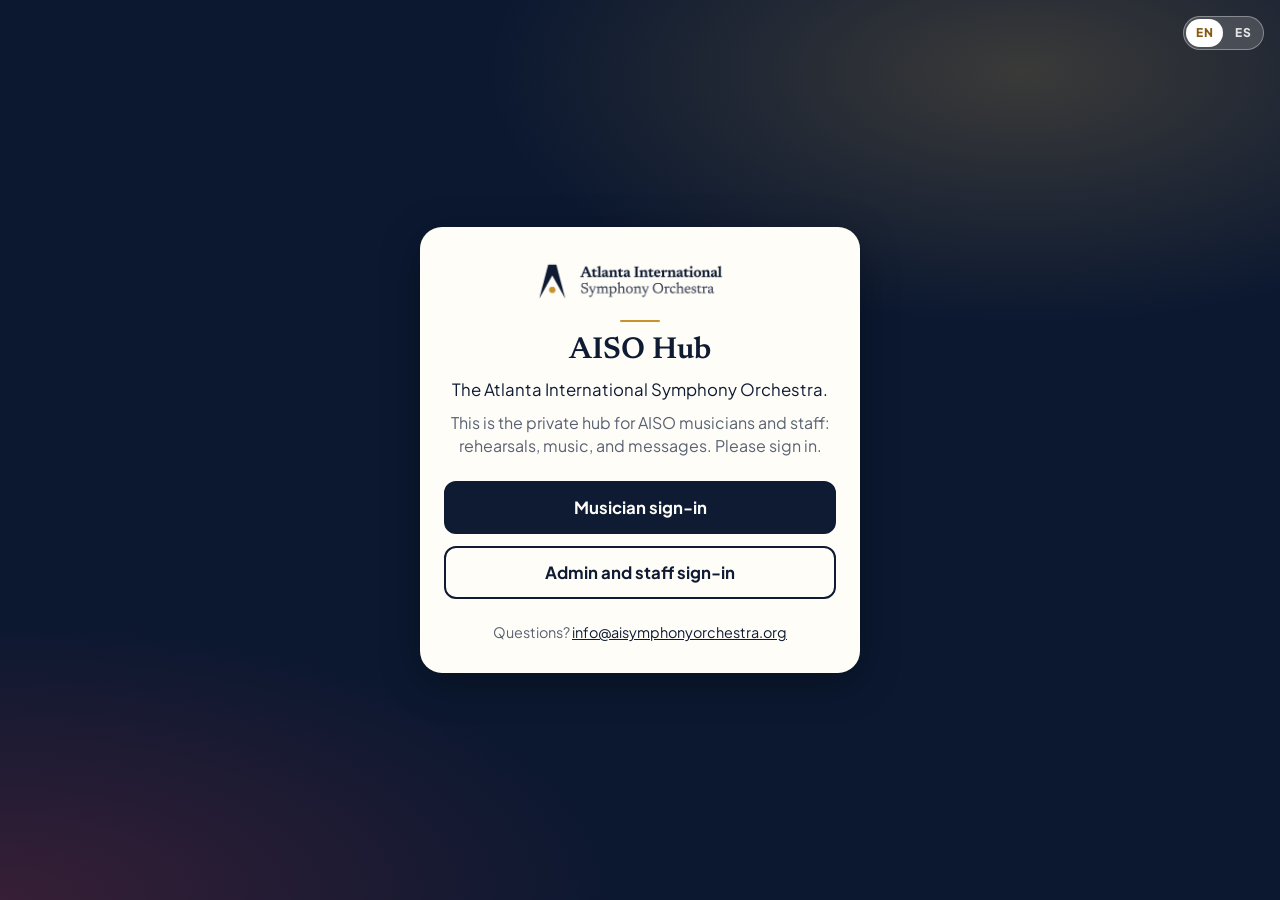
==== commit d560c3e7: "Deploy AISO from b7d2b63 (look A + part Save/Print)" ====
--- a/index.html
+++ b/index.html
@@ -16,16 +16,16 @@
     <link rel="manifest" href="/manifest.json" />
     <link rel="icon" type="image/png" href="/aiso-favicon.png" />
     <link rel="apple-touch-icon" href="/aiso-apple-touch-icon.png" />
-    <script type="module" crossorigin src="/assets/index-Bk9yqs86.js"></script>
+    <script type="module" crossorigin src="/assets/index-ZsVxVRHF.js"></script>
     <link rel="modulepreload" crossorigin href="/assets/rolldown-runtime-QTnfLwEv.js">
     <link rel="modulepreload" crossorigin href="/assets/react-CZI7_Jkm.js">
     <link rel="modulepreload" crossorigin href="/assets/preload-helper-CZgWQFsJ.js">
-    <link rel="modulepreload" crossorigin href="/assets/org-ck70PYhH.js">
+    <link rel="modulepreload" crossorigin href="/assets/org-6-eaqO7W.js">
     <link rel="modulepreload" crossorigin href="/assets/index.esm-Dgeyja4M.js">
     <link rel="modulepreload" crossorigin href="/assets/firebase-B31gMgYU.js">
-    <link rel="modulepreload" crossorigin href="/assets/i18n-cQApAsbP.js">
-    <link rel="modulepreload" crossorigin href="/assets/useDirectors-SnwjH39U.js">
-    <link rel="modulepreload" crossorigin href="/assets/watchCollection-CEGgcLYd.js">
+    <link rel="modulepreload" crossorigin href="/assets/i18n-DJvPsV5v.js">
+    <link rel="modulepreload" crossorigin href="/assets/useDirectors-B4IFkwUy.js">
+    <link rel="modulepreload" crossorigin href="/assets/watchCollection-DOZhoAfx.js">
     <link rel="modulepreload" crossorigin href="/assets/index.esm-0AW8sigG.js">
     <link rel="modulepreload" crossorigin href="/assets/index.esm-D2TKZEyM.js">
     <link rel="modulepreload" crossorigin href="/assets/jsx-runtime-By8HlURe.js">
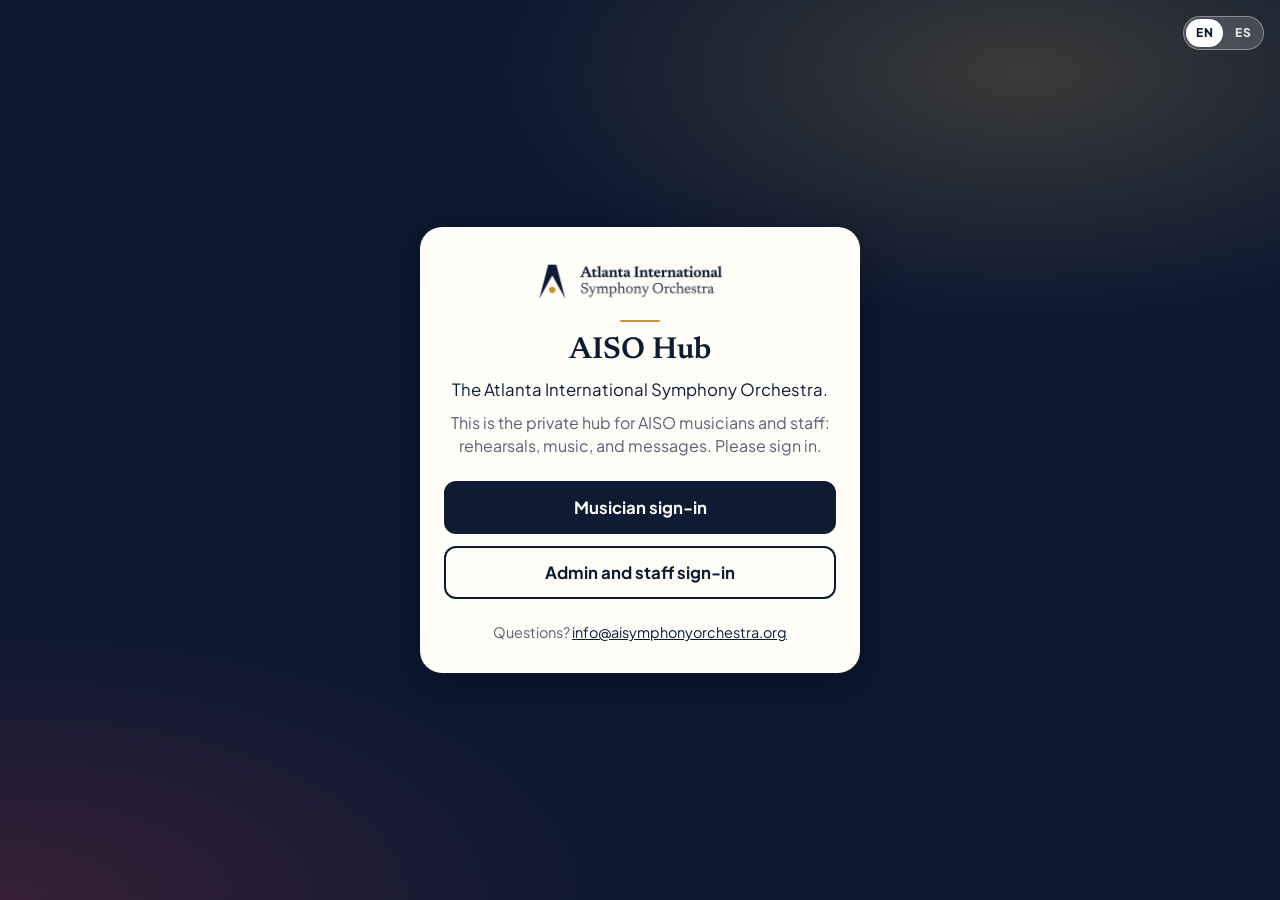
==== commit 6d7a883e: "Deploy AISO from 17b17f7 (inside look: midnight header, paper page; includes Personnel by concert)" ====
--- a/index.html
+++ b/index.html
@@ -16,16 +16,16 @@
     <link rel="manifest" href="/manifest.json" />
     <link rel="icon" type="image/png" href="/aiso-favicon.png" />
     <link rel="apple-touch-icon" href="/aiso-apple-touch-icon.png" />
-    <script type="module" crossorigin src="/assets/index-ZsVxVRHF.js"></script>
+    <script type="module" crossorigin src="/assets/index-_oGYqNfY.js"></script>
     <link rel="modulepreload" crossorigin href="/assets/rolldown-runtime-QTnfLwEv.js">
     <link rel="modulepreload" crossorigin href="/assets/react-CZI7_Jkm.js">
     <link rel="modulepreload" crossorigin href="/assets/preload-helper-CZgWQFsJ.js">
-    <link rel="modulepreload" crossorigin href="/assets/org-6-eaqO7W.js">
+    <link rel="modulepreload" crossorigin href="/assets/org-CeLLyJXb.js">
     <link rel="modulepreload" crossorigin href="/assets/index.esm-Dgeyja4M.js">
     <link rel="modulepreload" crossorigin href="/assets/firebase-B31gMgYU.js">
-    <link rel="modulepreload" crossorigin href="/assets/i18n-DJvPsV5v.js">
-    <link rel="modulepreload" crossorigin href="/assets/useDirectors-B4IFkwUy.js">
-    <link rel="modulepreload" crossorigin href="/assets/watchCollection-DOZhoAfx.js">
+    <link rel="modulepreload" crossorigin href="/assets/i18n-D3jOJjLn.js">
+    <link rel="modulepreload" crossorigin href="/assets/useDirectors-7Eu3QU0S.js">
+    <link rel="modulepreload" crossorigin href="/assets/watchCollection-COkX86zy.js">
     <link rel="modulepreload" crossorigin href="/assets/index.esm-0AW8sigG.js">
     <link rel="modulepreload" crossorigin href="/assets/index.esm-D2TKZEyM.js">
     <link rel="modulepreload" crossorigin href="/assets/jsx-runtime-By8HlURe.js">
